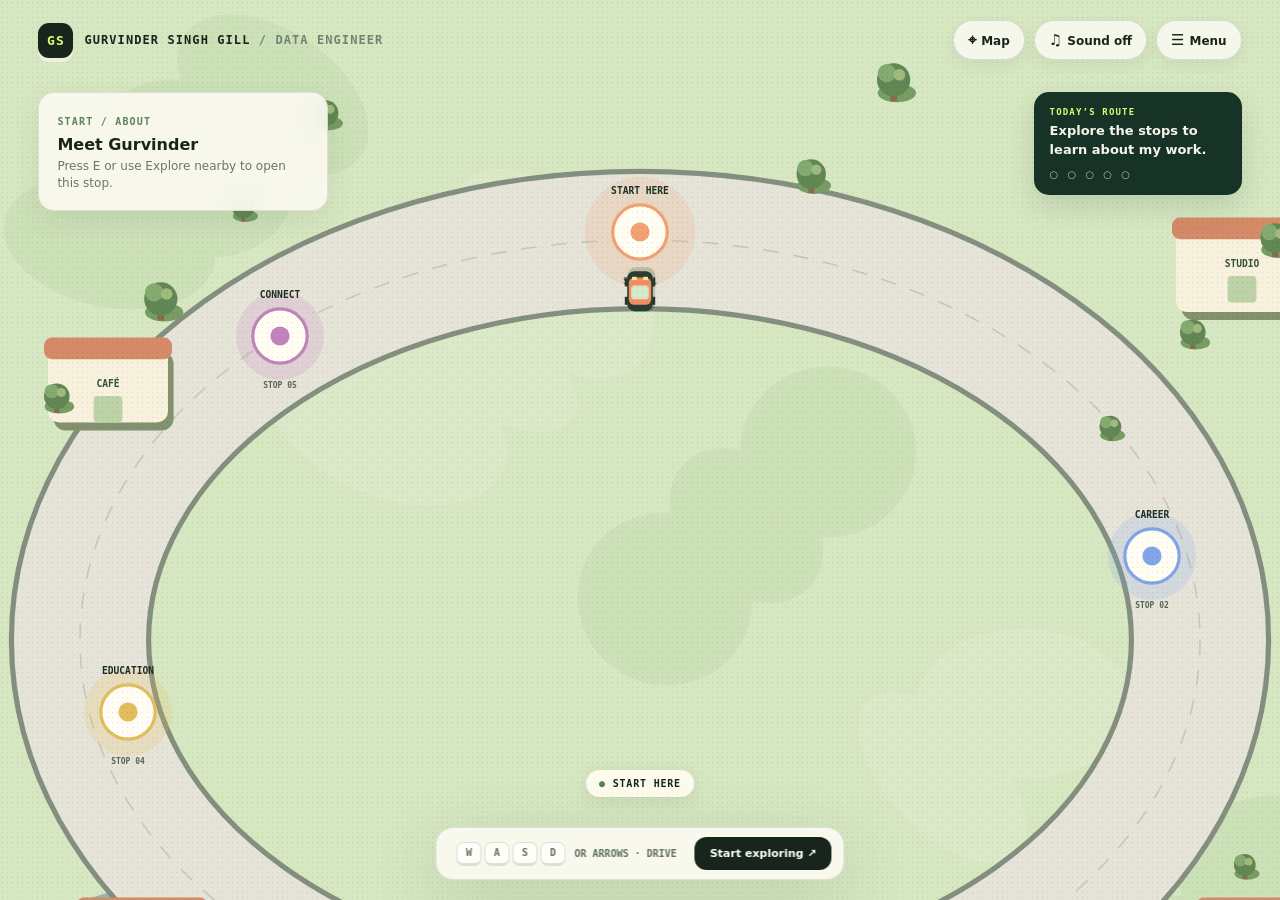
==== index.html @ 9f92df1d "Center the portfolio world on mobile" ====
<!doctype html>
<html lang="en">
<head>
<meta charset="utf-8">
<meta name="viewport" content="width=device-width,initial-scale=1,viewport-fit=cover">
<meta name="theme-color" content="#d8e8c4">
<meta name="description" content="Explore Gurvinder Singh Gill’s data engineering résumé in a small, playable portfolio world.">
<title>Gurvinder Singh Gill — Data Engineer</title>
<style>
:root{color-scheme:light;--ink:#17251c;--muted:#68776a;--green:#d8e8c4;--green2:#c8dcb5;--cream:#f7f4ea;--white:#fffdf7;--lime:#d9ff73;--orange:#f38d62;--blue:#6e9de8;--line:#20332920;--shadow:0 20px 70px #21382725;--mono:ui-monospace,SFMono-Regular,Consolas,monospace;--sans:Inter,ui-sans-serif,system-ui,-apple-system,"Segoe UI",sans-serif}*{box-sizing:border-box}html,body{height:100%;margin:0}body{overflow:hidden;background:#d8e8c4;color:var(--ink);font-family:var(--sans)}button,a{font:inherit}button{color:inherit}a{color:inherit}button:focus-visible,a:focus-visible{outline:3px solid #397d55;outline-offset:3px}#world{position:fixed;inset:0;width:100%;height:100%;display:block;touch-action:none}.grain{position:fixed;inset:0;pointer-events:none;opacity:.16;background-image:radial-gradient(#445640 0.6px,transparent .7px);background-size:5px 5px;mix-blend-mode:multiply}.topbar{position:fixed;z-index:5;inset:0 0 auto;display:flex;align-items:center;justify-content:space-between;padding:20px clamp(16px,3vw,42px);pointer-events:none}.brand,.top-actions>*{pointer-events:auto}.brand{display:flex;align-items:center;gap:11px;font:800 12px var(--mono);letter-spacing:.09em;text-transform:uppercase;text-decoration:none}.brand-mark{width:35px;height:35px;display:grid;place-items:center;background:var(--ink);color:var(--lime);border-radius:11px;box-shadow:0 4px 0 #ffffff7a;font-size:13px}.top-actions{display:flex;gap:9px}.icon-btn,.top-link{border:1px solid #26392b24;border-radius:999px;background:#fbfaf2db;backdrop-filter:blur(9px);box-shadow:0 5px 15px #203b2512;padding:10px 14px;font-weight:800;font-size:12px;cursor:pointer}.icon-btn:hover,.top-link:hover{transform:translateY(-2px);background:white}.icon-btn .glyph{font-size:15px;margin-right:5px}.status{position:fixed;z-index:2;top:92px;left:clamp(16px,3vw,44px);width:min(290px,calc(100vw - 32px));padding:17px 18px;border:1px solid #253b2a20;border-radius:16px;background:#fbfaf0e8;backdrop-filter:blur(10px);box-shadow:0 10px 30px #1f3b2015;pointer-events:none}.status small,.eyebrow{font:800 10px var(--mono);letter-spacing:.12em;text-transform:uppercase;color:#60805a}.status strong{display:block;font-size:16px;margin:6px 0 4px}.status p{font-size:12px;color:var(--muted);line-height:1.45;margin:0}.mission{position:fixed;z-index:2;top:92px;right:clamp(16px,3vw,44px);width:min(208px,34vw);padding:15px 16px;border-radius:15px;background:#173327;color:#f7f4ea;box-shadow:0 12px 28px #203b2526;pointer-events:none}.mission small{display:block;color:var(--lime);font:800 9px var(--mono);letter-spacing:.13em;text-transform:uppercase}.mission strong{display:block;font-size:13px;line-height:1.45;margin-top:5px}.mission .dots{color:#b7d293;font-size:10px;margin-top:9px;letter-spacing:3px}.location-pin{position:fixed;z-index:2;bottom:103px;left:50%;transform:translateX(-50%);border-radius:999px;background:#fffdf0e8;padding:8px 13px;font:700 10px var(--mono);letter-spacing:.08em;box-shadow:0 4px 18px #203b2517;pointer-events:none;white-space:nowrap}.location-pin b{color:#52845a}.dock{position:fixed;z-index:4;left:50%;bottom:20px;transform:translateX(-50%);display:flex;align-items:center;gap:10px;padding:9px 12px;border:1px solid #26392b20;border-radius:18px;background:#fbfaf0eb;backdrop-filter:blur(10px);box-shadow:var(--shadow)}.drive-hint{font:700 10px var(--mono);color:#617165;padding:0 8px;white-space:nowrap}.key{display:inline-grid;place-items:center;min-width:25px;height:24px;border:1px solid #213b2b27;border-bottom-width:3px;border-radius:7px;background:#fffef9;font:800 10px var(--mono);margin-right:3px}.dock button{border:0;background:var(--ink);color:white;border-radius:12px;padding:10px 15px;font-size:11px;font-weight:850;cursor:pointer;white-space:nowrap}.dock button:hover{background:#34593e}.touchpad{position:fixed;z-index:4;left:18px;bottom:20px;display:none;grid-template:repeat(2,42px)/repeat(3,42px);gap:5px}.touchpad button{border:1px solid #24392b30;border-radius:12px;background:#fffdf0e8;box-shadow:0 4px 12px #203b2515;font-weight:900;font-size:17px;touch-action:none}.touchpad [data-key=up]{grid-area:1/2}.touchpad [data-key=left]{grid-area:2/1}.touchpad [data-key=down]{grid-area:2/2}.touchpad [data-key=right]{grid-area:2/3}.touchpad button:active{background:var(--lime)}.panel-wrap{position:fixed;z-index:10;inset:0;display:grid;place-items:center;padding:clamp(12px,4vw,44px);background:#182c2380;backdrop-filter:blur(5px);opacity:0;visibility:hidden;transition:opacity .2s,visibility .2s}.panel-wrap.open{opacity:1;visibility:visible}.panel{position:relative;width:min(840px,100%);max-height:min(84vh,780px);overflow:auto;background:var(--cream);border-radius:24px;box-shadow:0 30px 100px #0c1a10aa;padding:clamp(23px,4vw,42px);transform:translateY(14px) scale(.99);transition:transform .25s}.panel-wrap.open .panel{transform:none}.panel-close{position:absolute;right:17px;top:17px;border:0;border-radius:50%;width:38px;height:38px;background:#e8e9dc;font-size:22px;cursor:pointer}.panel h2{font-size:clamp(32px,5vw,55px);line-height:.95;letter-spacing:-.055em;margin:5px 45px 13px 0}.panel-intro{max-width:600px;color:#657267;line-height:1.6;font-size:14px;margin:0 0 24px}.eyebrow{margin:0 0 11px}.intro-tags,.tags{display:flex;gap:7px;flex-wrap:wrap}.chip{font:700 10px var(--mono);border:1px solid #20332920;background:#ffffff80;padding:7px 10px;border-radius:999px}.grid2{display:grid;grid-template-columns:repeat(2,minmax(0,1fr));gap:12px}.card{border:1px solid #25392b20;background:#fffdf5;border-radius:16px;padding:17px}.card h3{font-size:16px;margin:0 0 4px}.card .meta{font:800 10px var(--mono);letter-spacing:.08em;color:#6f8c5b;text-transform:uppercase}.card p,.card li{font-size:13px;line-height:1.6;color:#59685e}.card p{margin:9px 0 0}.card ul{padding-left:18px;margin:9px 0 0}.card li+li{margin-top:6px}.full{grid-column:1/-1}.skill-groups{display:grid;gap:12px}.skill-groups .card{display:grid;grid-template-columns:150px 1fr;align-items:start;gap:10px}.skill-groups h3{font-size:13px}.skill-tag{font:700 11px var(--mono);padding:7px 9px;border-radius:8px;background:#eaf0df;color:#31543d}.strengths{display:grid;gap:12px}.strength{display:flex;gap:15px;align-items:flex-start}.strength b{min-width:160px;color:#365942}.strength p{margin:0;color:#59685e;font-size:13px;line-height:1.55}.contact-grid{display:grid;grid-template-columns:repeat(2,1fr);gap:10px}.contact-card{display:block;text-decoration:none;padding:16px;border:1px solid #20332920;background:#fffdf5;border-radius:14px}.contact-card small{display:block;font:800 9px var(--mono);color:#6f8c5b;letter-spacing:.12em;text-transform:uppercase;margin-bottom:8px}.contact-card strong{font-size:14px;overflow-wrap:anywhere}.menu-grid{display:grid;grid-template-columns:repeat(2,1fr);gap:10px}.menu-item{display:flex;justify-content:space-between;align-items:center;text-align:left;border:1px solid #20332922;background:#fffdf6;border-radius:14px;padding:15px;cursor:pointer;font-weight:850}.menu-item:hover{background:#e7efd9}.menu-item span:last-child{color:#77906c}.map-box{height:min(55vh,420px);min-height:250px;position:relative;border-radius:17px;overflow:hidden;background:#cae0bb;border:1px solid #2033291c}.map-box canvas{width:100%;height:100%;display:block}.map-note{font-size:11px;color:#657267;margin-top:10px}.toast{position:fixed;z-index:20;left:50%;top:84px;transform:translate(-50%,-8px);background:var(--ink);color:#fff;padding:10px 14px;border-radius:999px;font:700 11px var(--mono);opacity:0;transition:.2s;pointer-events:none}.toast.show{opacity:1;transform:translate(-50%,0)}.sr-only{position:absolute;width:1px;height:1px;padding:0;margin:-1px;overflow:hidden;clip:rect(0,0,0,0);white-space:nowrap;border:0}.noscript{position:fixed;inset:auto 15px 15px;background:white;padding:10px;border-radius:8px;z-index:100}@media(max-width:760px){.topbar{padding-top:max(12px,env(safe-area-inset-top));}.brand{font-size:10px}.brand-mark{width:31px;height:31px}.top-actions{gap:5px}.icon-btn{padding:9px 10px;font-size:11px}.icon-btn .glyph{margin:0}.status{top:65px;padding:13px 14px;width:min(245px,62vw)}.status p{font-size:11px}.mission{top:auto;right:12px;bottom:105px;width:150px;padding:11px 12px}.mission strong{font-size:11px}.location-pin{bottom:94px;font-size:9px}.dock{bottom:max(12px,env(safe-area-inset-bottom));gap:4px;padding:7px;border-radius:15px}.drive-hint{font-size:9px;padding:0 4px}.key{min-width:20px;height:20px}.dock button{padding:9px 11px;font-size:10px}.touchpad{display:grid;bottom:max(12px,env(safe-area-inset-bottom));left:12px;grid-template:repeat(2,38px)/repeat(3,38px)}.touchpad button{font-size:15px}.panel-wrap{padding:10px}.panel{max-height:88vh;border-radius:19px}.grid2{grid-template-columns:1fr}.full{grid-column:auto}.skill-groups .card{grid-template-columns:1fr}.strength{display:block}.strength b{display:block;margin-bottom:5px}.contact-grid,.menu-grid{grid-template-columns:1fr 1fr}}@media(max-width:430px){.top-actions .icon-btn{width:38px;height:38px;padding:0}.icon-btn .glyph{margin:0}.icon-btn .label{position:absolute;clip:rect(0,0,0,0)}.brand{gap:7px;letter-spacing:.03em}.status{top:59px}.mission{bottom:149px}.location-pin{bottom:138px}.dock{left:auto;right:10px;transform:none;bottom:12px}.drive-hint{display:none}.touchpad{bottom:12px}.contact-grid{grid-template-columns:1fr}.menu-grid{grid-template-columns:1fr 1fr}.panel h2{font-size:34px}}@media(prefers-reduced-motion:reduce){*,*::before,*::after{scroll-behavior:auto!important;transition:none!important}}
</style>
</head>
<body>
<canvas id="world" aria-label="A small illustrated driving world. Use arrow keys or WASD to explore career locations."></canvas><div class="grain" aria-hidden="true"></div>
<header class="topbar"><a class="brand" href="#" aria-label="Gurvinder Singh Gill home"><span class="brand-mark">GS</span><span>Gurvinder Singh Gill <span style="color:#718470">/ data engineer</span></span></a><div class="top-actions"><button class="icon-btn" id="mapButton" aria-label="Open map"><span class="glyph" aria-hidden="true">⌖</span><span class="label">Map</span></button><button class="icon-btn" id="soundButton" aria-label="Toggle sound"><span class="glyph" aria-hidden="true">♫</span><span class="label">Sound off</span></button><button class="icon-btn" id="menuButton" aria-label="Open menu"><span class="glyph" aria-hidden="true">☰</span><span class="label">Menu</span></button></div></header>
<aside class="status" aria-live="polite"><small id="statusEyebrow">Your next stop</small><strong id="statusTitle">Drive over to say hello</strong><p id="statusText">Take a little drive. The stops around the track open my résumé.</p></aside>
<aside class="mission"><small>Today’s route</small><strong>Explore the stops to learn about my work.</strong><div class="dots" id="missionDots">○ ○ ○ ○ ○</div></aside>
<div class="location-pin"><b>●</b> <span id="locationText">PORTFOLIO PARK</span></div>
<div class="dock"><div class="drive-hint"><span class="key">W</span><span class="key">A</span><span class="key">S</span><span class="key">D</span> OR ARROWS · DRIVE</div><button id="interactButton">Explore nearby ↗</button></div>
<div class="touchpad" aria-label="Driving controls"><button data-key="up" aria-label="Drive forward">↑</button><button data-key="left" aria-label="Steer left">←</button><button data-key="down" aria-label="Drive backward">↓</button><button data-key="right" aria-label="Steer right">→</button></div>
<div class="panel-wrap" id="panelWrap" role="dialog" aria-modal="true" aria-labelledby="panelTitle"><section class="panel"><button class="panel-close" id="closePanel" aria-label="Close panel">×</button><div id="panelContent"></div></section></div>
<div class="toast" id="toast" role="status" aria-live="polite"></div><div class="sr-only" id="liveText" aria-live="polite"></div>
<noscript><div class="noscript">This portfolio needs JavaScript to run. Your résumé PDF is available in the repository.</div></noscript>
<script>
(()=>{'use strict';
const canvas=document.getElementById('world'),ctx=canvas.getContext('2d',{alpha:false}),wrap=document.getElementById('panelWrap'),content=document.getElementById('panelContent'),keys=new Set(),visited=new Set(),W=2200,H=1600;
const zones=[
 {id:'intro',name:'Start / About',x:1100,y:290,color:'#f1a172',label:'START HERE',hint:'Meet Gurvinder',title:'Hey, I’m Gurvinder.',eyebrow:'Data Engineer · Bengaluru, India',text:'I build data-intensive applications and solve architectural and scalability challenges. My work has spanned healthcare, e-commerce, manufacturing and financial data.',tags:['4+ years in data','Tiger Analytics','Bengaluru, IN'],kind:'intro'},
 {id:'experience',name:'Career / Experience',x:1740,y:695,color:'#82a5e7',label:'CAREER',hint:'Career missions',title:'Work that moves data forward.',eyebrow:'Career · Bengaluru, India',kind:'experience'},
 {id:'skills',name:'Skills / Toolkit',x:1120,y:1280,color:'#84b97a',label:'TOOLKIT',hint:'The tools I use',title:'A practical data toolkit.',eyebrow:'Skills · From the résumé',kind:'skills'},
 {id:'education',name:'Education / Strengths',x:460,y:890,color:'#e3bd5c',label:'EDUCATION',hint:'How I learn and work',title:'Good systems need good teams.',eyebrow:'Education & strengths',kind:'education'},
 {id:'contact',name:'Contact / Connect',x:650,y:420,color:'#c283bd',label:'CONNECT',hint:'Get in touch',title:'Let’s build something useful.',eyebrow:'Contact · Open to a conversation',kind:'contact'}
];
const player={x:1100,y:365,a:-Math.PI/2,v:0};let activeZone=null,started=false,sound=false,frame=0,cam={x:0,y:0},dpr=1,last=0,lastDraw=0,toastTimer=0,audioCtx=null,engineOsc=null,engineGain=null;
function fit(){dpr=Math.min(devicePixelRatio||1,1.7);canvas.width=Math.round(innerWidth*dpr);canvas.height=Math.round(innerHeight*dpr);canvas.style.width=innerWidth+'px';canvas.style.height=innerHeight+'px'}addEventListener('resize',fit);fit();
function roundedRect(c,x,y,w,h,r){c.beginPath();c.roundRect(x,y,w,h,r)}
function drawTree(x,y,s=1){ctx.fillStyle='#779d63';ctx.beginPath();ctx.ellipse(x+4*s,y+9*s,23*s,11*s,0,0,Math.PI*2);ctx.fill();ctx.fillStyle='#896b4f';ctx.fillRect(x-4*s,y-1*s,8*s,20*s);ctx.fillStyle='#608754';ctx.beginPath();ctx.arc(x,y-7*s,20*s,0,Math.PI*2);ctx.fill();ctx.fillStyle='#84aa70';ctx.beginPath();ctx.arc(x-8*s,y-15*s,11*s,0,Math.PI*2);ctx.fill();ctx.fillStyle='#a0bb7c';ctx.beginPath();ctx.arc(x+7*s,y-13*s,7*s,0,Math.PI*2);ctx.fill()}
function drawWorld(){ctx.setTransform(dpr,0,0,dpr,0,0);const vw=innerWidth,vh=innerHeight;ctx.fillStyle='#d7e7c2';ctx.fillRect(0,0,vw,vh);const mobile=vw<760,scale=Math.min(vw/(mobile?1050:1550),vh/(mobile?700:980),mobile?.75:.8);cam.x=player.x-vw/(2*scale);cam.y=player.y-vh/(2*scale);const viewW=vw/scale,viewH=vh/scale;cam.x=viewW>=W?(W-viewW)/2:Math.max(0,Math.min(W-viewW,cam.x));cam.y=viewH>=H?(H-viewH)/2:Math.max(0,Math.min(H-viewH,cam.y));ctx.setTransform(dpr*scale,0,0,dpr*scale,-cam.x*dpr*scale,-cam.y*dpr*scale);
ctx.fillStyle='#d7e7c2';ctx.fillRect(0,0,W,H);
// Park patches and winding paths
for(let i=0;i<16;i++){const x=90+(i*347)%1980,y=80+(i*223)%1430;ctx.fillStyle=i%2?'#cde1b8':'#dce9c9';ctx.beginPath();ctx.ellipse(x,y,110+(i%3)*24,68+(i%4)*13,(i%5)*.2,0,Math.PI*2);ctx.fill()}
// Pond
ctx.fillStyle='#91b9b0';ctx.beginPath();ctx.ellipse(480,1200,180,92,-.18,0,Math.PI*2);ctx.fill();ctx.strokeStyle='#f7f4ea88';ctx.lineWidth=5;ctx.beginPath();ctx.ellipse(480,1200,145,65,-.18,0,Math.PI*2);ctx.stroke();
// Road loop with center stripe
ctx.lineCap='round';ctx.lineJoin='round';ctx.beginPath();ctx.ellipse(1100,800,700,500,0,0,Math.PI*2);ctx.strokeStyle='#84907f';ctx.lineWidth=178;ctx.stroke();ctx.beginPath();ctx.ellipse(1100,800,700,500,0,0,Math.PI*2);ctx.strokeStyle='#e6e4d8';ctx.lineWidth=165;ctx.stroke();ctx.beginPath();ctx.ellipse(1100,800,700,500,0,0,Math.PI*2);ctx.strokeStyle='#c8c7b8';ctx.lineWidth=2;ctx.setLineDash([18,20]);ctx.stroke();ctx.setLineDash([]);
// Plaza and tiny buildings
const buildings=[[360,430,150,98,'CAFÉ'],[1770,280,165,110,'STUDIO'],[1800,1130,155,110,'WORKSHOP'],[400,1130,155,100,'LIBRARY']];for(const [x,y,w,h,label] of buildings){ctx.fillStyle='#82916e';roundedRect(ctx,x+7,y+10,w,h,15);ctx.fill();ctx.fillStyle='#f7f1dd';roundedRect(ctx,x,y,w,h,14);ctx.fill();ctx.fillStyle='#d58b68';roundedRect(ctx,x-5,y-8,w+10,27,10);ctx.fill();ctx.fillStyle='#37503a';ctx.font='800 12px ui-monospace,monospace';ctx.textAlign='center';ctx.fillText(label,x+w/2,y+54);ctx.fillStyle='#bdd2a7';roundedRect(ctx,x+w/2-18,y+65,36,33,5);ctx.fill()}
// Trees in planted groups
for(let i=0;i<37;i++){let x=100+(i*271)%2000,y=70+(i*431)%1450;if(Math.hypot((x-1100)/700,(y-800)/500)>.99)drawTree(x,y,.68+(i%4)*.12)}
// Career stops
zones.forEach((z,i)=>{const nearby=activeZone?.id===z.id;ctx.fillStyle=z.color+'33';ctx.beginPath();ctx.arc(z.x,z.y,nearby?69:55,0,Math.PI*2);ctx.fill();ctx.fillStyle='#fffdf4';ctx.beginPath();ctx.arc(z.x,z.y,34,0,Math.PI*2);ctx.fill();ctx.strokeStyle=z.color;ctx.lineWidth=4;ctx.stroke();ctx.fillStyle=z.color;ctx.beginPath();ctx.arc(z.x,z.y,12,0,Math.PI*2);ctx.fill();ctx.fillStyle='#1d3024';ctx.font='900 12px ui-monospace,monospace';ctx.textAlign='center';ctx.fillText(z.label,z.x,z.y-47);ctx.font='700 10px ui-monospace,monospace';ctx.fillStyle='#566552';ctx.fillText(visited.has(z.id)?'✓ EXPLORED':'STOP 0'+(i+1),z.x,z.y+65)});
// The little car
ctx.save();ctx.translate(player.x,player.y);ctx.rotate(player.a);ctx.fillStyle='#263b2b35';roundedRect(ctx,-25,-15,56,34,10);ctx.fill();ctx.fillStyle='#293d31';roundedRect(ctx,-24,-16,50,32,9);ctx.fill();ctx.fillStyle='#f38d62';roundedRect(ctx,-16,-14,34,28,7);ctx.fill();ctx.fillStyle='#d6e9c8';roundedRect(ctx,-9,-11,17,22,4);ctx.fill();ctx.fillStyle='#ffe5a1';ctx.fillRect(15,-10,4,6);ctx.fillRect(15,4,4,6);ctx.fillStyle='#28382c';ctx.fillRect(-16,-19,10,4);ctx.fillRect(7,-19,10,4);ctx.fillRect(-16,15,10,4);ctx.fillRect(7,15,10,4);ctx.restore();
}
function nearest(){let best=null,dist=1e9;for(const z of zones){const d=Math.hypot(player.x-z.x,player.y-z.y);if(d<dist){best=z;dist=d}}return dist<150?best:null}
function updateStatus(){const n=nearest();if(n?.id!==activeZone?.id){activeZone=n;if(n){document.getElementById('statusEyebrow').textContent=n.name;document.getElementById('statusTitle').textContent=n.hint;document.getElementById('statusText').textContent='Press E or use Explore nearby to open this stop.';document.getElementById('locationText').textContent=n.label;document.getElementById('liveText').textContent='You are near '+n.name+'. Press E to explore.'}else{document.getElementById('statusEyebrow').textContent='Your next stop';document.getElementById('statusTitle').textContent='Keep exploring';document.getElementById('statusText').textContent='Follow the path and drive toward a marked career stop.';document.getElementById('locationText').textContent='PORTFOLIO PARK'}}document.getElementById('missionDots').textContent=zones.map(z=>visited.has(z.id)?'●':'○').join(' ')}
function loop(t){const dt=Math.min((t-last)/1000||.016,.04);last=t;if(!wrap.classList.contains('open')){const up=keys.has('ArrowUp')||keys.has('w'),down=keys.has('ArrowDown')||keys.has('s'),left=keys.has('ArrowLeft')||keys.has('a'),right=keys.has('ArrowRight')||keys.has('d');if(up)player.v=Math.min(290,player.v+270*dt);else if(down)player.v=Math.max(-120,player.v-300*dt);else player.v*=Math.pow(.12,dt);if(Math.abs(player.v)>3){if(left)player.a-=2.3*dt*Math.sign(player.v);if(right)player.a+=2.3*dt*Math.sign(player.v);player.x+=Math.cos(player.a)*player.v*dt;player.y+=Math.sin(player.a)*player.v*dt;player.x=Math.max(40,Math.min(W-40,player.x));player.y=Math.max(40,Math.min(H-40,player.y));started=true}updateStatus()}if(audioCtx&&engineOsc&&engineGain){engineOsc.frequency.setTargetAtTime(58+Math.abs(player.v)*.65,audioCtx.currentTime,.08);engineGain.gain.setTargetAtTime(sound?(Math.abs(player.v)>3?.012:.002):0,audioCtx.currentTime,.1)}if(t-lastDraw>33){drawWorld();lastDraw=t}frame=requestAnimationFrame(loop)}frame=requestAnimationFrame(loop);
const intro=()=>`<p class="eyebrow">${zones[0].eyebrow}</p><h2 id="panelTitle">${zones[0].title}</h2><p class="panel-intro">${zones[0].text}</p><div class="intro-tags">${zones[0].tags.map(x=>`<span class="chip">${x}</span>`).join('')}</div><div class="actions" style="margin-top:22px;display:flex;gap:10px;flex-wrap:wrap"><button class="menu-item" data-open="experience">Explore my career <span>↗</span></button><a class="menu-item" href="resume_2023.pdf" download>Download résumé <span>↓</span></a></div>`;
const experience=()=>`<p class="eyebrow">${zones[1].eyebrow}</p><h2 id="panelTitle">${zones[1].title}</h2><p class="panel-intro">Data engineering across analytics consulting, healthcare, e-commerce, construction and financial data.</p><div class="grid2"><article class="card full"><div class="meta">2021 — Present · Bengaluru, IN</div><h3>Data Engineer · Tiger Analytics</h3><p>Advanced Analytics and AI consulting, providing data-driven analytics and decision-making.</p><ul><li>Spearheaded critical workflow migration from Scala to PySpark, reducing code complexity by approximately 40%.</li><li>Helped the LEGO team parallelize model training and deployment with SparkR and Databricks: about 60% better performance and 45% lower compute cost.</li><li>Built ReactiveCore applications to load, categorize, vectorize and match healthcare individual and organization data from several providers using PySpark, SQL Server, AWS S3, HDFS and Airflow.</li></ul></article><article class="card full"><div class="meta">2018 — 2021 · Bengaluru, IN</div><h3>Software Engineer · Fragma Data Systems</h3><p>Big Data Analytics solutions provider helping organizations transform data into insights.</p><ul><li>Developed a near real-time L&amp;T construction-machine tracker with Azure IoT Hub, PySpark, Python and SQL Server. Failure alerts helped raise productivity by about 65%.</li><li>Built a Mashreq data-ingestion framework for transactions across diverse primary data sources using PySpark, Python, Hive and Airflow.</li></ul></article></div>`;
const skills=()=>`<p class="eyebrow">${zones[2].eyebrow}</p><h2 id="panelTitle">${zones[2].title}</h2><p class="panel-intro">Tools and technologies listed in the résumé, grouped for a quick scan.</p><div class="skill-groups">${[['Programming','Python','SQL','Scala'],['Data','ETL Pipelines','Data Analysis','Hive','Spark','MSSQL','Data Modelling','Data Migration','Glue','Redshift','Athena','IoT Hub','Lambda'],['Cloud','AWS','Azure'],['Tools','Bitbucket','GitLab','Jira','Airflow']].map(([group,...items])=>`<article class="card"><h3>${group}</h3><div class="tags">${items.map(x=>`<span class="skill-tag">${x}</span>`).join('')}</div></article>`).join('')}</div>`;
const education=()=>`<p class="eyebrow">${zones[3].eyebrow}</p><h2 id="panelTitle">${zones[3].title}</h2><div class="grid2"><article class="card"><div class="meta">July 2013 — August 2017</div><h3>B.E. Computer Science</h3><p>Technocrats Institute of Technology<br>Bhopal, India</p></article><article class="card"><div class="meta">How I work</div><div class="strengths"><div class="strength"><b>Communication</b><p>I can break complex subjects down for junior colleagues; teammates describe me as patient, understanding and willing to help.</p></div><div class="strength"><b>Creativity</b><p>I put creative effort into finding a solution.</p></div><div class="strength"><b>Results focused</b><p>I make sure the team is moving in the right direction.</p></div></div></article></div>`;
const contact=()=>`<p class="eyebrow">${zones[4].eyebrow}</p><h2 id="panelTitle">${zones[4].title}</h2><p class="panel-intro">For data engineering opportunities, collaboration, or a conversation about dependable data systems.</p><div class="contact-grid"><a class="contact-card" href="mailto:imgurvinder7@gmail.com"><small>Email</small><strong>imgurvinder7@gmail.com</strong></a><a class="contact-card" href="tel:+918251005831"><small>Phone</small><strong>+91 82510 05831</strong></a><div class="contact-card"><small>Location</small><strong>Bengaluru, India</strong></div><a class="contact-card" href="resume_2023.pdf" download><small>Résumé PDF</small><strong>Download résumé ↓</strong></a></div>`;
const render={intro,experience,skills,education,contact};
function openPanel(kind){if(!render[kind])return;const zone=zones.find(z=>z.kind===kind);if(zone)visited.add(zone.id);content.innerHTML=render[kind]();wrap.classList.add('open');document.getElementById('closePanel').focus();content.querySelectorAll('[data-open]').forEach(b=>b.addEventListener('click',()=>openPanel(b.dataset.open)));}
function closePanel(){wrap.classList.remove('open');document.getElementById('interactButton').focus()}
function showToast(s){const el=document.getElementById('toast');el.textContent=s;el.classList.add('show');clearTimeout(toastTimer);toastTimer=setTimeout(()=>el.classList.remove('show'),1800)}
function interact(){if(activeZone){openPanel(activeZone.kind)}else if(!started){openPanel('intro')}else{const z=zones.reduce((a,b)=>Math.hypot(player.x-a.x,player.y-a.y)<Math.hypot(player.x-b.x,player.y-b.y)?a:b);showToast('Nearest stop: '+z.hint+' · drive closer to open it')}}
document.getElementById('interactButton').addEventListener('click',interact);document.getElementById('closePanel').addEventListener('click',closePanel);wrap.addEventListener('click',e=>{if(e.target===wrap)closePanel()});document.getElementById('menuButton').addEventListener('click',()=>openPanel('menu'));document.getElementById('mapButton').addEventListener('click',()=>openPanel('map'));document.querySelector('.brand').addEventListener('click',e=>{e.preventDefault();player.x=1100;player.y=365;player.a=-Math.PI/2;player.v=0;openPanel('intro')});document.getElementById('soundButton').addEventListener('click',()=>{try{if(!audioCtx){audioCtx=new(window.AudioContext||window.webkitAudioContext)();engineOsc=audioCtx.createOscillator();engineGain=audioCtx.createGain();engineOsc.type='triangle';engineOsc.frequency.value=58;engineGain.gain.value=0;engineOsc.connect(engineGain);engineGain.connect(audioCtx.destination);engineOsc.start()}if(audioCtx.state==='suspended')audioCtx.resume();sound=!sound;document.querySelector('#soundButton .label').textContent=sound?'Sound on':'Sound off';document.getElementById('soundButton').setAttribute('aria-label',sound?'Turn sound off':'Turn sound on');showToast(sound?'Engine sound on':'Sound muted')}catch{showToast('Audio is unavailable in this browser')}});
document.addEventListener('keydown',e=>{if(e.key==='Escape'&&wrap.classList.contains('open')){closePanel();return}if((e.key==='e'||e.key==='E')&&!wrap.classList.contains('open')){interact();return}if(e.key==='m'||e.key==='M'){openPanel('map');return}if(wrap.classList.contains('open'))return;if(['ArrowUp','ArrowDown','ArrowLeft','ArrowRight',' '].includes(e.key)){e.preventDefault();keys.add(e.key)}else if(['w','a','s','d','W','A','S','D'].includes(e.key)){keys.add(e.key.toLowerCase())}});document.addEventListener('keyup',e=>keys.delete(e.key.toLowerCase()==='arrowup'?'ArrowUp':e.key.toLowerCase()==='arrowdown'?'ArrowDown':e.key.toLowerCase()==='arrowleft'?'ArrowLeft':e.key.toLowerCase()==='arrowright'?'ArrowRight':e.key.toLowerCase()));addEventListener('blur',()=>keys.clear());
document.querySelectorAll('.touchpad button').forEach(b=>{const k={up:'ArrowUp',down:'ArrowDown',left:'ArrowLeft',right:'ArrowRight'}[b.dataset.key];const start=e=>{e.preventDefault();keys.add(k);b.setPointerCapture?.(e.pointerId)};const end=()=>keys.delete(k);b.addEventListener('pointerdown',start);b.addEventListener('pointerup',end);b.addEventListener('pointercancel',end);b.addEventListener('lostpointercapture',end)});
function mapPanel(){return`<p class="eyebrow">Portfolio Park · map</p><h2 id="panelTitle">Choose a stop.</h2><p class="panel-intro">Pick a marker to drive there and open its section.</p><div class="map-box"><canvas id="mapCanvas" aria-label="Map with five résumé stops"></canvas></div><div class="menu-grid" style="margin-top:12px">${zones.map(z=>`<button class="menu-item" data-zone="${z.id}">${z.hint}<span>↗</span></button>`).join('')}</div><p class="map-note">Move with W A S D or arrow keys. Press E near a marker to explore.</p>`}
function menuPanel(){return`<p class="eyebrow">Gurvinder Singh Gill · Data Engineer</p><h2 id="panelTitle">Pick a destination.</h2><p class="panel-intro">Jump to a résumé stop, or take the scenic route and drive there.</p><div class="menu-grid">${zones.map(z=>`<button class="menu-item" data-zone="${z.id}">${z.name}<span>↗</span></button>`).join('')}</div><div class="actions" style="margin-top:16px"><a class="menu-item" href="resume_2023.pdf" download>Download résumé PDF <span>↓</span></a></div>`}
const originalOpen=openPanel;openPanel=function(kind){if(kind==='map'||kind==='menu'){content.innerHTML=kind==='map'?mapPanel():menuPanel();wrap.classList.add('open');content.querySelectorAll('[data-zone]').forEach(b=>b.addEventListener('click',()=>{const z=zones.find(x=>x.id===b.dataset.zone);player.x=z.x;player.y=z.y-100;player.v=0;activeZone=z;closePanel();setTimeout(()=>openPanel(z.kind),80)}));if(kind==='map')drawMap();document.getElementById('closePanel').focus();return}originalOpen(kind)};
function drawMap(){const c=document.getElementById('mapCanvas');if(!c)return;const r=c.getBoundingClientRect(),ratio=Math.min(devicePixelRatio||1,1.5);c.width=r.width*ratio;c.height=r.height*ratio;const g=c.getContext('2d');g.scale(ratio,ratio);const sx=r.width/W,sy=r.height/H;g.fillStyle='#d7e7c2';g.fillRect(0,0,r.width,r.height);g.fillStyle='#e8e3cf';g.beginPath();g.ellipse(1100*sx,800*sy,700*sx,500*sy,0,0,Math.PI*2);g.lineWidth=70*Math.min(sx,sy);g.strokeStyle='#899180';g.stroke();g.lineWidth=63*Math.min(sx,sy);g.strokeStyle='#f1eee1';g.stroke();zones.forEach(z=>{g.beginPath();g.arc(z.x*sx,z.y*sy,10,0,Math.PI*2);g.fillStyle=z.color;g.fill();g.fillStyle='#25372b';g.font='bold 10px system-ui';g.fillText(z.label,z.x*sx+13,z.y*sy+4)});g.beginPath();g.arc(player.x*sx,player.y*sy,6,0,Math.PI*2);g.fillStyle='#ef7752';g.fill();g.strokeStyle='#fff';g.lineWidth=2;g.stroke()}

// Opening the intro on first click gives keyboard and touch users an explicit start point.
document.getElementById('interactButton').textContent='Start exploring ↗';document.getElementById('interactButton').addEventListener('click',()=>{if(!started&&!activeZone)openPanel('intro')},{once:false});
})();
</script>
</body>
</html>
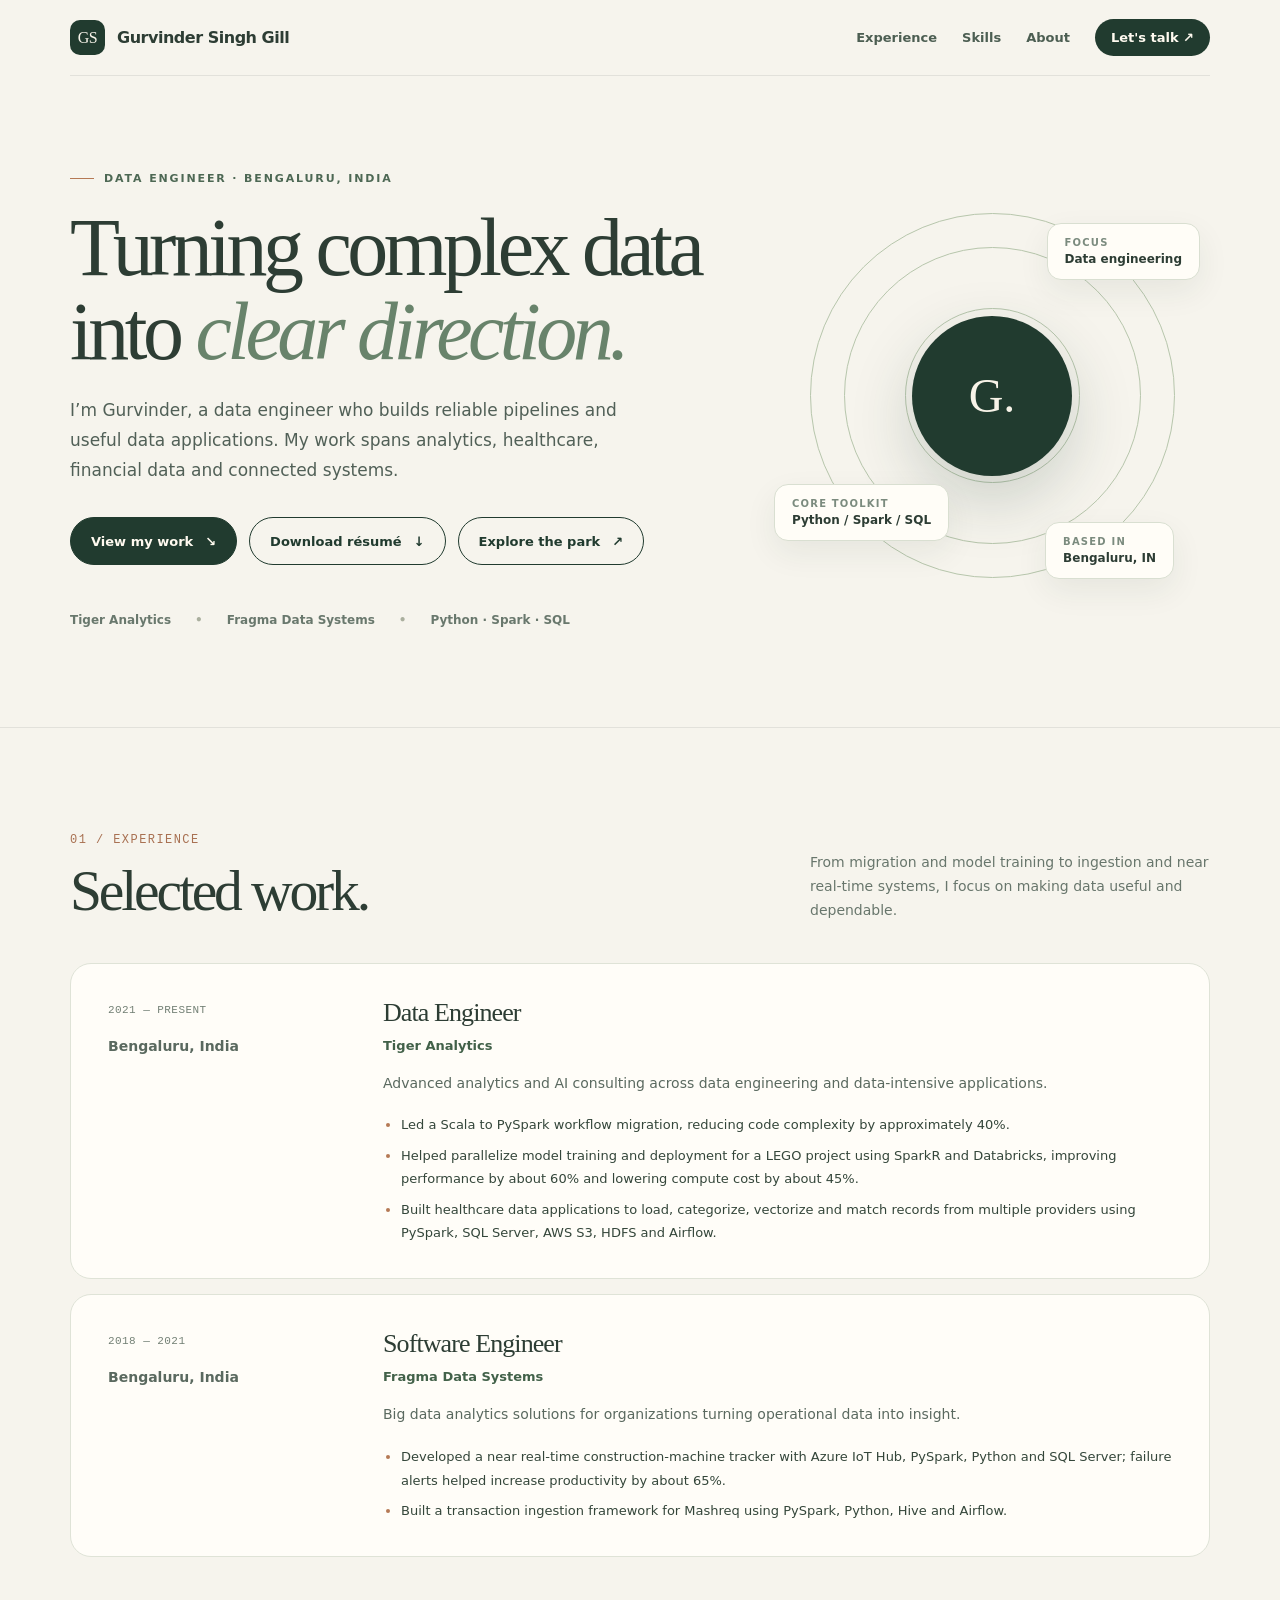
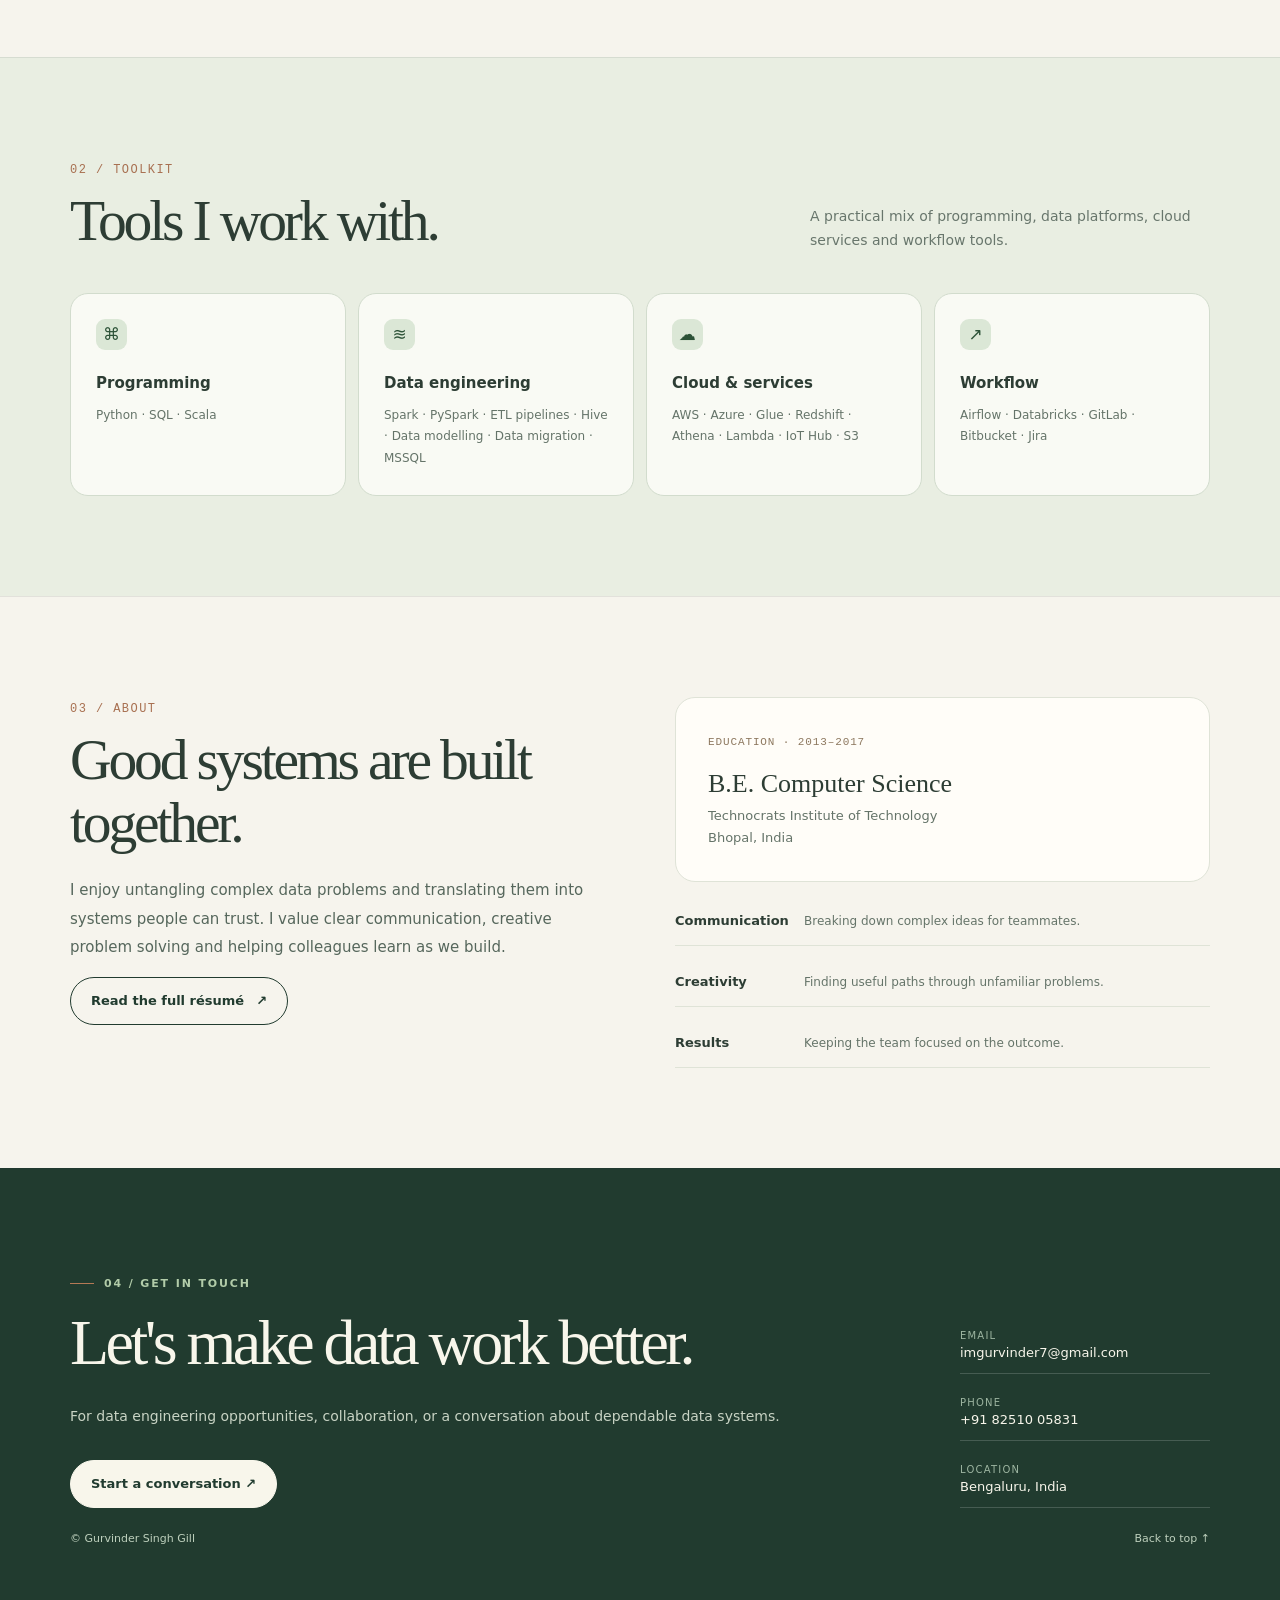
==== commit a9d12c19: "Redesign portfolio for easier browsing" ====
--- a/index.html
+++ b/index.html
@@ -2,80 +2,25 @@
 <html lang="en">
 <head>
 <meta charset="utf-8">
-<meta name="viewport" content="width=device-width,initial-scale=1,viewport-fit=cover">
-<meta name="theme-color" content="#d8e8c4">
-<meta name="description" content="Explore Gurvinder Singh Gill’s data engineering résumé in a small, playable portfolio world.">
+<meta name="viewport" content="width=device-width,initial-scale=1">
+<meta name="theme-color" content="#f6f4ed">
+<meta name="description" content="Gurvinder Singh Gill is a data engineer in Bengaluru building dependable data systems. Explore experience, skills and selected work.">
 <title>Gurvinder Singh Gill — Data Engineer</title>
 <style>
-:root{color-scheme:light;--ink:#17251c;--muted:#68776a;--green:#d8e8c4;--green2:#c8dcb5;--cream:#f7f4ea;--white:#fffdf7;--lime:#d9ff73;--orange:#f38d62;--blue:#6e9de8;--line:#20332920;--shadow:0 20px 70px #21382725;--mono:ui-monospace,SFMono-Regular,Consolas,monospace;--sans:Inter,ui-sans-serif,system-ui,-apple-system,"Segoe UI",sans-serif}*{box-sizing:border-box}html,body{height:100%;margin:0}body{overflow:hidden;background:#d8e8c4;color:var(--ink);font-family:var(--sans)}button,a{font:inherit}button{color:inherit}a{color:inherit}button:focus-visible,a:focus-visible{outline:3px solid #397d55;outline-offset:3px}#world{position:fixed;inset:0;width:100%;height:100%;display:block;touch-action:none}.grain{position:fixed;inset:0;pointer-events:none;opacity:.16;background-image:radial-gradient(#445640 0.6px,transparent .7px);background-size:5px 5px;mix-blend-mode:multiply}.topbar{position:fixed;z-index:5;inset:0 0 auto;display:flex;align-items:center;justify-content:space-between;padding:20px clamp(16px,3vw,42px);pointer-events:none}.brand,.top-actions>*{pointer-events:auto}.brand{display:flex;align-items:center;gap:11px;font:800 12px var(--mono);letter-spacing:.09em;text-transform:uppercase;text-decoration:none}.brand-mark{width:35px;height:35px;display:grid;place-items:center;background:var(--ink);color:var(--lime);border-radius:11px;box-shadow:0 4px 0 #ffffff7a;font-size:13px}.top-actions{display:flex;gap:9px}.icon-btn,.top-link{border:1px solid #26392b24;border-radius:999px;background:#fbfaf2db;backdrop-filter:blur(9px);box-shadow:0 5px 15px #203b2512;padding:10px 14px;font-weight:800;font-size:12px;cursor:pointer}.icon-btn:hover,.top-link:hover{transform:translateY(-2px);background:white}.icon-btn .glyph{font-size:15px;margin-right:5px}.status{position:fixed;z-index:2;top:92px;left:clamp(16px,3vw,44px);width:min(290px,calc(100vw - 32px));padding:17px 18px;border:1px solid #253b2a20;border-radius:16px;background:#fbfaf0e8;backdrop-filter:blur(10px);box-shadow:0 10px 30px #1f3b2015;pointer-events:none}.status small,.eyebrow{font:800 10px var(--mono);letter-spacing:.12em;text-transform:uppercase;color:#60805a}.status strong{display:block;font-size:16px;margin:6px 0 4px}.status p{font-size:12px;color:var(--muted);line-height:1.45;margin:0}.mission{position:fixed;z-index:2;top:92px;right:clamp(16px,3vw,44px);width:min(208px,34vw);padding:15px 16px;border-radius:15px;background:#173327;color:#f7f4ea;box-shadow:0 12px 28px #203b2526;pointer-events:none}.mission small{display:block;color:var(--lime);font:800 9px var(--mono);letter-spacing:.13em;text-transform:uppercase}.mission strong{display:block;font-size:13px;line-height:1.45;margin-top:5px}.mission .dots{color:#b7d293;font-size:10px;margin-top:9px;letter-spacing:3px}.location-pin{position:fixed;z-index:2;bottom:103px;left:50%;transform:translateX(-50%);border-radius:999px;background:#fffdf0e8;padding:8px 13px;font:700 10px var(--mono);letter-spacing:.08em;box-shadow:0 4px 18px #203b2517;pointer-events:none;white-space:nowrap}.location-pin b{color:#52845a}.dock{position:fixed;z-index:4;left:50%;bottom:20px;transform:translateX(-50%);display:flex;align-items:center;gap:10px;padding:9px 12px;border:1px solid #26392b20;border-radius:18px;background:#fbfaf0eb;backdrop-filter:blur(10px);box-shadow:var(--shadow)}.drive-hint{font:700 10px var(--mono);color:#617165;padding:0 8px;white-space:nowrap}.key{display:inline-grid;place-items:center;min-width:25px;height:24px;border:1px solid #213b2b27;border-bottom-width:3px;border-radius:7px;background:#fffef9;font:800 10px var(--mono);margin-right:3px}.dock button{border:0;background:var(--ink);color:white;border-radius:12px;padding:10px 15px;font-size:11px;font-weight:850;cursor:pointer;white-space:nowrap}.dock button:hover{background:#34593e}.touchpad{position:fixed;z-index:4;left:18px;bottom:20px;display:none;grid-template:repeat(2,42px)/repeat(3,42px);gap:5px}.touchpad button{border:1px solid #24392b30;border-radius:12px;background:#fffdf0e8;box-shadow:0 4px 12px #203b2515;font-weight:900;font-size:17px;touch-action:none}.touchpad [data-key=up]{grid-area:1/2}.touchpad [data-key=left]{grid-area:2/1}.touchpad [data-key=down]{grid-area:2/2}.touchpad [data-key=right]{grid-area:2/3}.touchpad button:active{background:var(--lime)}.panel-wrap{position:fixed;z-index:10;inset:0;display:grid;place-items:center;padding:clamp(12px,4vw,44px);background:#182c2380;backdrop-filter:blur(5px);opacity:0;visibility:hidden;transition:opacity .2s,visibility .2s}.panel-wrap.open{opacity:1;visibility:visible}.panel{position:relative;width:min(840px,100%);max-height:min(84vh,780px);overflow:auto;background:var(--cream);border-radius:24px;box-shadow:0 30px 100px #0c1a10aa;padding:clamp(23px,4vw,42px);transform:translateY(14px) scale(.99);transition:transform .25s}.panel-wrap.open .panel{transform:none}.panel-close{position:absolute;right:17px;top:17px;border:0;border-radius:50%;width:38px;height:38px;background:#e8e9dc;font-size:22px;cursor:pointer}.panel h2{font-size:clamp(32px,5vw,55px);line-height:.95;letter-spacing:-.055em;margin:5px 45px 13px 0}.panel-intro{max-width:600px;color:#657267;line-height:1.6;font-size:14px;margin:0 0 24px}.eyebrow{margin:0 0 11px}.intro-tags,.tags{display:flex;gap:7px;flex-wrap:wrap}.chip{font:700 10px var(--mono);border:1px solid #20332920;background:#ffffff80;padding:7px 10px;border-radius:999px}.grid2{display:grid;grid-template-columns:repeat(2,minmax(0,1fr));gap:12px}.card{border:1px solid #25392b20;background:#fffdf5;border-radius:16px;padding:17px}.card h3{font-size:16px;margin:0 0 4px}.card .meta{font:800 10px var(--mono);letter-spacing:.08em;color:#6f8c5b;text-transform:uppercase}.card p,.card li{font-size:13px;line-height:1.6;color:#59685e}.card p{margin:9px 0 0}.card ul{padding-left:18px;margin:9px 0 0}.card li+li{margin-top:6px}.full{grid-column:1/-1}.skill-groups{display:grid;gap:12px}.skill-groups .card{display:grid;grid-template-columns:150px 1fr;align-items:start;gap:10px}.skill-groups h3{font-size:13px}.skill-tag{font:700 11px var(--mono);padding:7px 9px;border-radius:8px;background:#eaf0df;color:#31543d}.strengths{display:grid;gap:12px}.strength{display:flex;gap:15px;align-items:flex-start}.strength b{min-width:160px;color:#365942}.strength p{margin:0;color:#59685e;font-size:13px;line-height:1.55}.contact-grid{display:grid;grid-template-columns:repeat(2,1fr);gap:10px}.contact-card{display:block;text-decoration:none;padding:16px;border:1px solid #20332920;background:#fffdf5;border-radius:14px}.contact-card small{display:block;font:800 9px var(--mono);color:#6f8c5b;letter-spacing:.12em;text-transform:uppercase;margin-bottom:8px}.contact-card strong{font-size:14px;overflow-wrap:anywhere}.menu-grid{display:grid;grid-template-columns:repeat(2,1fr);gap:10px}.menu-item{display:flex;justify-content:space-between;align-items:center;text-align:left;border:1px solid #20332922;background:#fffdf6;border-radius:14px;padding:15px;cursor:pointer;font-weight:850}.menu-item:hover{background:#e7efd9}.menu-item span:last-child{color:#77906c}.map-box{height:min(55vh,420px);min-height:250px;position:relative;border-radius:17px;overflow:hidden;background:#cae0bb;border:1px solid #2033291c}.map-box canvas{width:100%;height:100%;display:block}.map-note{font-size:11px;color:#657267;margin-top:10px}.toast{position:fixed;z-index:20;left:50%;top:84px;transform:translate(-50%,-8px);background:var(--ink);color:#fff;padding:10px 14px;border-radius:999px;font:700 11px var(--mono);opacity:0;transition:.2s;pointer-events:none}.toast.show{opacity:1;transform:translate(-50%,0)}.sr-only{position:absolute;width:1px;height:1px;padding:0;margin:-1px;overflow:hidden;clip:rect(0,0,0,0);white-space:nowrap;border:0}.noscript{position:fixed;inset:auto 15px 15px;background:white;padding:10px;border-radius:8px;z-index:100}@media(max-width:760px){.topbar{padding-top:max(12px,env(safe-area-inset-top));}.brand{font-size:10px}.brand-mark{width:31px;height:31px}.top-actions{gap:5px}.icon-btn{padding:9px 10px;font-size:11px}.icon-btn .glyph{margin:0}.status{top:65px;padding:13px 14px;width:min(245px,62vw)}.status p{font-size:11px}.mission{top:auto;right:12px;bottom:105px;width:150px;padding:11px 12px}.mission strong{font-size:11px}.location-pin{bottom:94px;font-size:9px}.dock{bottom:max(12px,env(safe-area-inset-bottom));gap:4px;padding:7px;border-radius:15px}.drive-hint{font-size:9px;padding:0 4px}.key{min-width:20px;height:20px}.dock button{padding:9px 11px;font-size:10px}.touchpad{display:grid;bottom:max(12px,env(safe-area-inset-bottom));left:12px;grid-template:repeat(2,38px)/repeat(3,38px)}.touchpad button{font-size:15px}.panel-wrap{padding:10px}.panel{max-height:88vh;border-radius:19px}.grid2{grid-template-columns:1fr}.full{grid-column:auto}.skill-groups .card{grid-template-columns:1fr}.strength{display:block}.strength b{display:block;margin-bottom:5px}.contact-grid,.menu-grid{grid-template-columns:1fr 1fr}}@media(max-width:430px){.top-actions .icon-btn{width:38px;height:38px;padding:0}.icon-btn .glyph{margin:0}.icon-btn .label{position:absolute;clip:rect(0,0,0,0)}.brand{gap:7px;letter-spacing:.03em}.status{top:59px}.mission{bottom:149px}.location-pin{bottom:138px}.dock{left:auto;right:10px;transform:none;bottom:12px}.drive-hint{display:none}.touchpad{bottom:12px}.contact-grid{grid-template-columns:1fr}.menu-grid{grid-template-columns:1fr 1fr}.panel h2{font-size:34px}}@media(prefers-reduced-motion:reduce){*,*::before,*::after{scroll-behavior:auto!important;transition:none!important}}
+:root{--ink:#213b2f;--text:#2d3d34;--muted:#627366;--cream:#f6f4ed;--line:#dfe3d7;--accent:#b57955}*{box-sizing:border-box}html{scroll-behavior:smooth}body{margin:0;background:var(--cream);color:var(--text);font-family:Inter,ui-sans-serif,system-ui,-apple-system,"Segoe UI",sans-serif}a{color:inherit;text-decoration:none}a:focus-visible{outline:3px solid var(--accent);outline-offset:4px}.shell{width:min(1140px,calc(100% - 48px));margin:auto}.nav{display:flex;align-items:center;justify-content:space-between;gap:22px;min-height:76px;border-bottom:1px solid #20312a18}.brand{display:flex;align-items:center;gap:12px;font-weight:750;letter-spacing:-.03em;white-space:nowrap}.brand-mark{display:grid;place-items:center;width:35px;height:35px;border-radius:10px;background:var(--ink);color:#f8f4ea;font:16px Georgia,serif}.nav-links{display:flex;align-items:center;gap:25px}.nav-links a{color:#4c5e52;font-size:13px;font-weight:650}.nav-links a:hover{color:var(--accent)}.nav-links .nav-contact{padding:11px 16px;border-radius:100px;background:var(--ink);color:#fffaf0}.nav-links .nav-contact:hover{background:#385d46;color:#fffaf0}.hero{display:grid;grid-template-columns:1.2fr .8fr;align-items:center;gap:50px;min-height:640px;padding:88px 0 100px}.eyeline{display:inline-flex;align-items:center;gap:10px;color:#4d6854;font-size:11px;font-weight:800;letter-spacing:.17em;text-transform:uppercase}.eyeline:before{content:"";width:24px;height:1px;background:var(--accent)}h1,h2{font-family:Georgia,"Times New Roman",serif;font-weight:400;letter-spacing:-.055em}h1{max-width:800px;margin:21px 0 23px;font-size:clamp(56px,6.4vw,94px);line-height:1.02}h1 em{color:#68836b;font-weight:400}.hero-copy{max-width:570px;margin:0;color:#516057;font-size:17px;line-height:1.75}.actions{display:flex;align-items:center;gap:12px;flex-wrap:wrap;margin-top:32px}.button{display:inline-flex;align-items:center;justify-content:center;gap:12px;min-height:48px;padding:13px 20px;border:1px solid var(--ink);border-radius:100px;font-size:13px;font-weight:750;transition:transform .2s,background .2s}.button:hover{transform:translateY(-2px)}.button.primary{background:var(--ink);color:#fffaf0}.button.primary:hover{background:#385d46}.button.secondary{background:transparent;color:var(--ink)}.button.secondary:hover{background:#e6e9db}.hero-art{position:relative;min-height:430px;display:grid;place-items:center}.orbit{position:absolute;width:365px;aspect-ratio:1;border:1px solid #b7c6ac;border-radius:50%}.orbit:before,.orbit:after{content:"";position:absolute;inset:33px;border:1px solid #b7c6ac;border-radius:50%}.orbit:after{inset:94px}.art-core{position:relative;display:grid;place-items:center;width:160px;height:160px;border-radius:50%;background:var(--ink);color:#f7f3e8;font:48px Georgia,serif;box-shadow:0 24px 65px #203b3033}.art-chip{position:absolute;padding:13px 17px;border:1px solid #d9dfd1;border-radius:14px;background:#fffdf7;box-shadow:0 12px 32px #203b3012;font-size:12px;font-weight:750}.art-chip small{display:block;margin-bottom:4px;color:#7b8b7e;font-size:10px;font-weight:700;letter-spacing:.12em;text-transform:uppercase}.art-chip.one{top:42px;right:10px}.art-chip.two{bottom:70px;left:0}.art-chip.three{bottom:32px;right:36px}.hero-foot{display:flex;gap:24px;align-items:center;margin-top:48px;color:#69786d;font-size:12px;font-weight:650}.hero-foot span+span:before{content:"•";margin-right:24px;color:#aaaf9e}.section{padding:100px 0;border-top:1px solid #20312a18;scroll-margin-top:20px}.section-head{display:flex;justify-content:space-between;align-items:end;gap:28px;margin-bottom:40px}.section-num{color:#a87051;font:12px ui-monospace,Consolas,monospace;letter-spacing:.12em}h2{margin:12px 0 0;font-size:clamp(38px,4.5vw,61px);line-height:1.1}.section-head p{max-width:400px;margin:0;color:#68766c;font-size:14px;line-height:1.7}.work-list{display:grid;gap:15px}.work-card{display:grid;grid-template-columns:235px 1fr;gap:40px;padding:34px 37px;border:1px solid var(--line);border-radius:21px;background:#fffdf8}.work-date{color:#738075;font:11px ui-monospace,Consolas,monospace;letter-spacing:.04em;text-transform:uppercase}.work-card h3{margin:0 0 7px;font:400 26px Georgia,serif;letter-spacing:-.035em}.work-company{color:#426149;font-size:13px;font-weight:750}.work-card p{max-width:700px;margin:18px 0;color:#5a695f;font-size:14px;line-height:1.7}.work-card ul{margin:0;padding-left:18px;color:#34463a;font-size:13px;line-height:1.8}.work-card li+li{margin-top:7px}.work-card li::marker{color:var(--accent)}.skills-section{background:#e9eee2}.skills-grid{display:grid;grid-template-columns:repeat(4,1fr);gap:12px}.skill-card{min-height:190px;padding:25px;border:1px solid #d2dccd;border-radius:18px;background:#f9faf4}.skill-icon{display:grid;place-items:center;width:31px;height:31px;margin-bottom:24px;border-radius:9px;background:#dbe7d6;color:#2c5237;font-size:17px}.skill-card h3{margin:0 0 13px;font-size:15px}.skill-card p{margin:0;color:#657469;font-size:12px;line-height:1.8}.about-grid{display:grid;grid-template-columns:1fr 1fr;gap:70px}.about-grid h2{margin-bottom:22px}.about-copy{max-width:520px;color:#56675c;font-size:15px;line-height:1.9}.edu-box{padding:32px;border:1px solid var(--line);border-radius:20px;background:#fffdf8}.edu-box small{color:#8d785f;font:11px ui-monospace,Consolas,monospace;letter-spacing:.08em;text-transform:uppercase}.edu-box h3{margin:20px 0 6px;font:400 26px Georgia,serif}.edu-box p{margin:0;color:#657469;font-size:13px;line-height:1.7}.values{display:grid;gap:12px;margin-top:15px}.value{display:flex;gap:14px;align-items:baseline;padding:15px 0;border-bottom:1px solid var(--line)}.value b{min-width:115px;font-size:13px}.value span{color:#657469;font-size:12px;line-height:1.5}.contact-section{background:var(--ink);color:#f8f6eb}.contact-layout{display:flex;justify-content:space-between;align-items:end;gap:35px}.contact-section .eyeline{color:#b2cca9}.contact-title{max-width:690px;margin:18px 0 28px;font-size:clamp(43px,5vw,70px);line-height:1.08}.contact-section p{color:#c8d3c4;font-size:14px;line-height:1.7}.contact-section .button{background:#f8f6eb;color:var(--ink);border-color:#f8f6eb;margin-top:17px}.contact-methods{display:grid;gap:10px;min-width:250px}.contact-methods a,.contact-methods span{display:block;padding:13px 0;border-bottom:1px solid #ffffff2b;font-size:13px}.contact-methods small{display:block;margin-bottom:4px;color:#9db5a1;font-size:10px;text-transform:uppercase;letter-spacing:.12em}.contact-methods a:hover{text-decoration:underline}.footer{display:flex;justify-content:space-between;gap:15px;padding:24px 0;color:#bed0bd;font-size:11px}
+@media(max-width:900px){.nav-links{gap:14px}.hero{grid-template-columns:1fr .65fr;gap:20px;min-height:570px}.hero-art{transform:scale(.8)}.skills-grid{grid-template-columns:repeat(2,1fr)}.work-card{grid-template-columns:170px 1fr;gap:20px}.about-grid{gap:35px}}
+@media(max-width:700px){.shell{width:min(100% - 36px,540px)}.nav{min-height:68px;flex-wrap:wrap;padding:14px 0;gap:13px}.nav-links{width:100%;overflow-x:auto;gap:17px;padding-bottom:3px;white-space:nowrap}.nav-links .nav-contact{padding:4px 0;background:transparent;color:#4c5e52}.hero{display:block;min-height:auto;padding:70px 0 72px}h1{font-size:clamp(51px,13vw,75px)}.hero-copy{font-size:15px}.hero-art{min-height:280px;transform:scale(.66);transform-origin:center center;margin:-35px 0}.hero-foot{margin-top:5px;gap:10px;flex-wrap:wrap}.hero-foot span+span:before{margin-right:10px}.section{padding:70px 0}.section-head{display:block;margin-bottom:25px}.section-head p{margin-top:14px}.work-card{display:block;padding:26px}.work-card h3{margin-top:15px;font-size:24px}.skills-grid{grid-template-columns:repeat(2,1fr)}.skill-card{min-height:190px;padding:18px}.about-grid{grid-template-columns:1fr;gap:22px}.contact-layout{display:block}.contact-methods{margin-top:34px}.footer{flex-wrap:wrap}}
+@media(max-width:400px){.skills-grid{grid-template-columns:1fr}.hero-art{margin:-50px 0}}
+@media(prefers-reduced-motion:reduce){html{scroll-behavior:auto}.button{transition:none}}
 </style>
 </head>
 <body>
-<canvas id="world" aria-label="A small illustrated driving world. Use arrow keys or WASD to explore career locations."></canvas><div class="grain" aria-hidden="true"></div>
-<header class="topbar"><a class="brand" href="#" aria-label="Gurvinder Singh Gill home"><span class="brand-mark">GS</span><span>Gurvinder Singh Gill <span style="color:#718470">/ data engineer</span></span></a><div class="top-actions"><button class="icon-btn" id="mapButton" aria-label="Open map"><span class="glyph" aria-hidden="true">⌖</span><span class="label">Map</span></button><button class="icon-btn" id="soundButton" aria-label="Toggle sound"><span class="glyph" aria-hidden="true">♫</span><span class="label">Sound off</span></button><button class="icon-btn" id="menuButton" aria-label="Open menu"><span class="glyph" aria-hidden="true">☰</span><span class="label">Menu</span></button></div></header>
-<aside class="status" aria-live="polite"><small id="statusEyebrow">Your next stop</small><strong id="statusTitle">Drive over to say hello</strong><p id="statusText">Take a little drive. The stops around the track open my résumé.</p></aside>
-<aside class="mission"><small>Today’s route</small><strong>Explore the stops to learn about my work.</strong><div class="dots" id="missionDots">○ ○ ○ ○ ○</div></aside>
-<div class="location-pin"><b>●</b> <span id="locationText">PORTFOLIO PARK</span></div>
-<div class="dock"><div class="drive-hint"><span class="key">W</span><span class="key">A</span><span class="key">S</span><span class="key">D</span> OR ARROWS · DRIVE</div><button id="interactButton">Explore nearby ↗</button></div>
-<div class="touchpad" aria-label="Driving controls"><button data-key="up" aria-label="Drive forward">↑</button><button data-key="left" aria-label="Steer left">←</button><button data-key="down" aria-label="Drive backward">↓</button><button data-key="right" aria-label="Steer right">→</button></div>
-<div class="panel-wrap" id="panelWrap" role="dialog" aria-modal="true" aria-labelledby="panelTitle"><section class="panel"><button class="panel-close" id="closePanel" aria-label="Close panel">×</button><div id="panelContent"></div></section></div>
-<div class="toast" id="toast" role="status" aria-live="polite"></div><div class="sr-only" id="liveText" aria-live="polite"></div>
-<noscript><div class="noscript">This portfolio needs JavaScript to run. Your résumé PDF is available in the repository.</div></noscript>
-<script>
-(()=>{'use strict';
-const canvas=document.getElementById('world'),ctx=canvas.getContext('2d',{alpha:false}),wrap=document.getElementById('panelWrap'),content=document.getElementById('panelContent'),keys=new Set(),visited=new Set(),W=2200,H=1600;
-const zones=[
- {id:'intro',name:'Start / About',x:1100,y:290,color:'#f1a172',label:'START HERE',hint:'Meet Gurvinder',title:'Hey, I’m Gurvinder.',eyebrow:'Data Engineer · Bengaluru, India',text:'I build data-intensive applications and solve architectural and scalability challenges. My work has spanned healthcare, e-commerce, manufacturing and financial data.',tags:['4+ years in data','Tiger Analytics','Bengaluru, IN'],kind:'intro'},
- {id:'experience',name:'Career / Experience',x:1740,y:695,color:'#82a5e7',label:'CAREER',hint:'Career missions',title:'Work that moves data forward.',eyebrow:'Career · Bengaluru, India',kind:'experience'},
- {id:'skills',name:'Skills / Toolkit',x:1120,y:1280,color:'#84b97a',label:'TOOLKIT',hint:'The tools I use',title:'A practical data toolkit.',eyebrow:'Skills · From the résumé',kind:'skills'},
- {id:'education',name:'Education / Strengths',x:460,y:890,color:'#e3bd5c',label:'EDUCATION',hint:'How I learn and work',title:'Good systems need good teams.',eyebrow:'Education & strengths',kind:'education'},
- {id:'contact',name:'Contact / Connect',x:650,y:420,color:'#c283bd',label:'CONNECT',hint:'Get in touch',title:'Let’s build something useful.',eyebrow:'Contact · Open to a conversation',kind:'contact'}
-];
-const player={x:1100,y:365,a:-Math.PI/2,v:0};let activeZone=null,started=false,sound=false,frame=0,cam={x:0,y:0},dpr=1,last=0,lastDraw=0,toastTimer=0,audioCtx=null,engineOsc=null,engineGain=null;
-function fit(){dpr=Math.min(devicePixelRatio||1,1.7);canvas.width=Math.round(innerWidth*dpr);canvas.height=Math.round(innerHeight*dpr);canvas.style.width=innerWidth+'px';canvas.style.height=innerHeight+'px'}addEventListener('resize',fit);fit();
-function roundedRect(c,x,y,w,h,r){c.beginPath();c.roundRect(x,y,w,h,r)}
-function drawTree(x,y,s=1){ctx.fillStyle='#779d63';ctx.beginPath();ctx.ellipse(x+4*s,y+9*s,23*s,11*s,0,0,Math.PI*2);ctx.fill();ctx.fillStyle='#896b4f';ctx.fillRect(x-4*s,y-1*s,8*s,20*s);ctx.fillStyle='#608754';ctx.beginPath();ctx.arc(x,y-7*s,20*s,0,Math.PI*2);ctx.fill();ctx.fillStyle='#84aa70';ctx.beginPath();ctx.arc(x-8*s,y-15*s,11*s,0,Math.PI*2);ctx.fill();ctx.fillStyle='#a0bb7c';ctx.beginPath();ctx.arc(x+7*s,y-13*s,7*s,0,Math.PI*2);ctx.fill()}
-function drawWorld(){ctx.setTransform(dpr,0,0,dpr,0,0);const vw=innerWidth,vh=innerHeight;ctx.fillStyle='#d7e7c2';ctx.fillRect(0,0,vw,vh);const mobile=vw<760,scale=Math.min(vw/(mobile?1050:1550),vh/(mobile?700:980),mobile?.75:.8);cam.x=player.x-vw/(2*scale);cam.y=player.y-vh/(2*scale);const viewW=vw/scale,viewH=vh/scale;cam.x=viewW>=W?(W-viewW)/2:Math.max(0,Math.min(W-viewW,cam.x));cam.y=viewH>=H?(H-viewH)/2:Math.max(0,Math.min(H-viewH,cam.y));ctx.setTransform(dpr*scale,0,0,dpr*scale,-cam.x*dpr*scale,-cam.y*dpr*scale);
-ctx.fillStyle='#d7e7c2';ctx.fillRect(0,0,W,H);
-// Park patches and winding paths
-for(let i=0;i<16;i++){const x=90+(i*347)%1980,y=80+(i*223)%1430;ctx.fillStyle=i%2?'#cde1b8':'#dce9c9';ctx.beginPath();ctx.ellipse(x,y,110+(i%3)*24,68+(i%4)*13,(i%5)*.2,0,Math.PI*2);ctx.fill()}
-// Pond
-ctx.fillStyle='#91b9b0';ctx.beginPath();ctx.ellipse(480,1200,180,92,-.18,0,Math.PI*2);ctx.fill();ctx.strokeStyle='#f7f4ea88';ctx.lineWidth=5;ctx.beginPath();ctx.ellipse(480,1200,145,65,-.18,0,Math.PI*2);ctx.stroke();
-// Road loop with center stripe
-ctx.lineCap='round';ctx.lineJoin='round';ctx.beginPath();ctx.ellipse(1100,800,700,500,0,0,Math.PI*2);ctx.strokeStyle='#84907f';ctx.lineWidth=178;ctx.stroke();ctx.beginPath();ctx.ellipse(1100,800,700,500,0,0,Math.PI*2);ctx.strokeStyle='#e6e4d8';ctx.lineWidth=165;ctx.stroke();ctx.beginPath();ctx.ellipse(1100,800,700,500,0,0,Math.PI*2);ctx.strokeStyle='#c8c7b8';ctx.lineWidth=2;ctx.setLineDash([18,20]);ctx.stroke();ctx.setLineDash([]);
-// Plaza and tiny buildings
-const buildings=[[360,430,150,98,'CAFÉ'],[1770,280,165,110,'STUDIO'],[1800,1130,155,110,'WORKSHOP'],[400,1130,155,100,'LIBRARY']];for(const [x,y,w,h,label] of buildings){ctx.fillStyle='#82916e';roundedRect(ctx,x+7,y+10,w,h,15);ctx.fill();ctx.fillStyle='#f7f1dd';roundedRect(ctx,x,y,w,h,14);ctx.fill();ctx.fillStyle='#d58b68';roundedRect(ctx,x-5,y-8,w+10,27,10);ctx.fill();ctx.fillStyle='#37503a';ctx.font='800 12px ui-monospace,monospace';ctx.textAlign='center';ctx.fillText(label,x+w/2,y+54);ctx.fillStyle='#bdd2a7';roundedRect(ctx,x+w/2-18,y+65,36,33,5);ctx.fill()}
-// Trees in planted groups
-for(let i=0;i<37;i++){let x=100+(i*271)%2000,y=70+(i*431)%1450;if(Math.hypot((x-1100)/700,(y-800)/500)>.99)drawTree(x,y,.68+(i%4)*.12)}
-// Career stops
-zones.forEach((z,i)=>{const nearby=activeZone?.id===z.id;ctx.fillStyle=z.color+'33';ctx.beginPath();ctx.arc(z.x,z.y,nearby?69:55,0,Math.PI*2);ctx.fill();ctx.fillStyle='#fffdf4';ctx.beginPath();ctx.arc(z.x,z.y,34,0,Math.PI*2);ctx.fill();ctx.strokeStyle=z.color;ctx.lineWidth=4;ctx.stroke();ctx.fillStyle=z.color;ctx.beginPath();ctx.arc(z.x,z.y,12,0,Math.PI*2);ctx.fill();ctx.fillStyle='#1d3024';ctx.font='900 12px ui-monospace,monospace';ctx.textAlign='center';ctx.fillText(z.label,z.x,z.y-47);ctx.font='700 10px ui-monospace,monospace';ctx.fillStyle='#566552';ctx.fillText(visited.has(z.id)?'✓ EXPLORED':'STOP 0'+(i+1),z.x,z.y+65)});
-// The little car
-ctx.save();ctx.translate(player.x,player.y);ctx.rotate(player.a);ctx.fillStyle='#263b2b35';roundedRect(ctx,-25,-15,56,34,10);ctx.fill();ctx.fillStyle='#293d31';roundedRect(ctx,-24,-16,50,32,9);ctx.fill();ctx.fillStyle='#f38d62';roundedRect(ctx,-16,-14,34,28,7);ctx.fill();ctx.fillStyle='#d6e9c8';roundedRect(ctx,-9,-11,17,22,4);ctx.fill();ctx.fillStyle='#ffe5a1';ctx.fillRect(15,-10,4,6);ctx.fillRect(15,4,4,6);ctx.fillStyle='#28382c';ctx.fillRect(-16,-19,10,4);ctx.fillRect(7,-19,10,4);ctx.fillRect(-16,15,10,4);ctx.fillRect(7,15,10,4);ctx.restore();
-}
-function nearest(){let best=null,dist=1e9;for(const z of zones){const d=Math.hypot(player.x-z.x,player.y-z.y);if(d<dist){best=z;dist=d}}return dist<150?best:null}
-function updateStatus(){const n=nearest();if(n?.id!==activeZone?.id){activeZone=n;if(n){document.getElementById('statusEyebrow').textContent=n.name;document.getElementById('statusTitle').textContent=n.hint;document.getElementById('statusText').textContent='Press E or use Explore nearby to open this stop.';document.getElementById('locationText').textContent=n.label;document.getElementById('liveText').textContent='You are near '+n.name+'. Press E to explore.'}else{document.getElementById('statusEyebrow').textContent='Your next stop';document.getElementById('statusTitle').textContent='Keep exploring';document.getElementById('statusText').textContent='Follow the path and drive toward a marked career stop.';document.getElementById('locationText').textContent='PORTFOLIO PARK'}}document.getElementById('missionDots').textContent=zones.map(z=>visited.has(z.id)?'●':'○').join(' ')}
-function loop(t){const dt=Math.min((t-last)/1000||.016,.04);last=t;if(!wrap.classList.contains('open')){const up=keys.has('ArrowUp')||keys.has('w'),down=keys.has('ArrowDown')||keys.has('s'),left=keys.has('ArrowLeft')||keys.has('a'),right=keys.has('ArrowRight')||keys.has('d');if(up)player.v=Math.min(290,player.v+270*dt);else if(down)player.v=Math.max(-120,player.v-300*dt);else player.v*=Math.pow(.12,dt);if(Math.abs(player.v)>3){if(left)player.a-=2.3*dt*Math.sign(player.v);if(right)player.a+=2.3*dt*Math.sign(player.v);player.x+=Math.cos(player.a)*player.v*dt;player.y+=Math.sin(player.a)*player.v*dt;player.x=Math.max(40,Math.min(W-40,player.x));player.y=Math.max(40,Math.min(H-40,player.y));started=true}updateStatus()}if(audioCtx&&engineOsc&&engineGain){engineOsc.frequency.setTargetAtTime(58+Math.abs(player.v)*.65,audioCtx.currentTime,.08);engineGain.gain.setTargetAtTime(sound?(Math.abs(player.v)>3?.012:.002):0,audioCtx.currentTime,.1)}if(t-lastDraw>33){drawWorld();lastDraw=t}frame=requestAnimationFrame(loop)}frame=requestAnimationFrame(loop);
-const intro=()=>`<p class="eyebrow">${zones[0].eyebrow}</p><h2 id="panelTitle">${zones[0].title}</h2><p class="panel-intro">${zones[0].text}</p><div class="intro-tags">${zones[0].tags.map(x=>`<span class="chip">${x}</span>`).join('')}</div><div class="actions" style="margin-top:22px;display:flex;gap:10px;flex-wrap:wrap"><button class="menu-item" data-open="experience">Explore my career <span>↗</span></button><a class="menu-item" href="resume_2023.pdf" download>Download résumé <span>↓</span></a></div>`;
-const experience=()=>`<p class="eyebrow">${zones[1].eyebrow}</p><h2 id="panelTitle">${zones[1].title}</h2><p class="panel-intro">Data engineering across analytics consulting, healthcare, e-commerce, construction and financial data.</p><div class="grid2"><article class="card full"><div class="meta">2021 — Present · Bengaluru, IN</div><h3>Data Engineer · Tiger Analytics</h3><p>Advanced Analytics and AI consulting, providing data-driven analytics and decision-making.</p><ul><li>Spearheaded critical workflow migration from Scala to PySpark, reducing code complexity by approximately 40%.</li><li>Helped the LEGO team parallelize model training and deployment with SparkR and Databricks: about 60% better performance and 45% lower compute cost.</li><li>Built ReactiveCore applications to load, categorize, vectorize and match healthcare individual and organization data from several providers using PySpark, SQL Server, AWS S3, HDFS and Airflow.</li></ul></article><article class="card full"><div class="meta">2018 — 2021 · Bengaluru, IN</div><h3>Software Engineer · Fragma Data Systems</h3><p>Big Data Analytics solutions provider helping organizations transform data into insights.</p><ul><li>Developed a near real-time L&amp;T construction-machine tracker with Azure IoT Hub, PySpark, Python and SQL Server. Failure alerts helped raise productivity by about 65%.</li><li>Built a Mashreq data-ingestion framework for transactions across diverse primary data sources using PySpark, Python, Hive and Airflow.</li></ul></article></div>`;
-const skills=()=>`<p class="eyebrow">${zones[2].eyebrow}</p><h2 id="panelTitle">${zones[2].title}</h2><p class="panel-intro">Tools and technologies listed in the résumé, grouped for a quick scan.</p><div class="skill-groups">${[['Programming','Python','SQL','Scala'],['Data','ETL Pipelines','Data Analysis','Hive','Spark','MSSQL','Data Modelling','Data Migration','Glue','Redshift','Athena','IoT Hub','Lambda'],['Cloud','AWS','Azure'],['Tools','Bitbucket','GitLab','Jira','Airflow']].map(([group,...items])=>`<article class="card"><h3>${group}</h3><div class="tags">${items.map(x=>`<span class="skill-tag">${x}</span>`).join('')}</div></article>`).join('')}</div>`;
-const education=()=>`<p class="eyebrow">${zones[3].eyebrow}</p><h2 id="panelTitle">${zones[3].title}</h2><div class="grid2"><article class="card"><div class="meta">July 2013 — August 2017</div><h3>B.E. Computer Science</h3><p>Technocrats Institute of Technology<br>Bhopal, India</p></article><article class="card"><div class="meta">How I work</div><div class="strengths"><div class="strength"><b>Communication</b><p>I can break complex subjects down for junior colleagues; teammates describe me as patient, understanding and willing to help.</p></div><div class="strength"><b>Creativity</b><p>I put creative effort into finding a solution.</p></div><div class="strength"><b>Results focused</b><p>I make sure the team is moving in the right direction.</p></div></div></article></div>`;
-const contact=()=>`<p class="eyebrow">${zones[4].eyebrow}</p><h2 id="panelTitle">${zones[4].title}</h2><p class="panel-intro">For data engineering opportunities, collaboration, or a conversation about dependable data systems.</p><div class="contact-grid"><a class="contact-card" href="mailto:imgurvinder7@gmail.com"><small>Email</small><strong>imgurvinder7@gmail.com</strong></a><a class="contact-card" href="tel:+918251005831"><small>Phone</small><strong>+91 82510 05831</strong></a><div class="contact-card"><small>Location</small><strong>Bengaluru, India</strong></div><a class="contact-card" href="resume_2023.pdf" download><small>Résumé PDF</small><strong>Download résumé ↓</strong></a></div>`;
-const render={intro,experience,skills,education,contact};
-function openPanel(kind){if(!render[kind])return;const zone=zones.find(z=>z.kind===kind);if(zone)visited.add(zone.id);content.innerHTML=render[kind]();wrap.classList.add('open');document.getElementById('closePanel').focus();content.querySelectorAll('[data-open]').forEach(b=>b.addEventListener('click',()=>openPanel(b.dataset.open)));}
-function closePanel(){wrap.classList.remove('open');document.getElementById('interactButton').focus()}
-function showToast(s){const el=document.getElementById('toast');el.textContent=s;el.classList.add('show');clearTimeout(toastTimer);toastTimer=setTimeout(()=>el.classList.remove('show'),1800)}
-function interact(){if(activeZone){openPanel(activeZone.kind)}else if(!started){openPanel('intro')}else{const z=zones.reduce((a,b)=>Math.hypot(player.x-a.x,player.y-a.y)<Math.hypot(player.x-b.x,player.y-b.y)?a:b);showToast('Nearest stop: '+z.hint+' · drive closer to open it')}}
-document.getElementById('interactButton').addEventListener('click',interact);document.getElementById('closePanel').addEventListener('click',closePanel);wrap.addEventListener('click',e=>{if(e.target===wrap)closePanel()});document.getElementById('menuButton').addEventListener('click',()=>openPanel('menu'));document.getElementById('mapButton').addEventListener('click',()=>openPanel('map'));document.querySelector('.brand').addEventListener('click',e=>{e.preventDefault();player.x=1100;player.y=365;player.a=-Math.PI/2;player.v=0;openPanel('intro')});document.getElementById('soundButton').addEventListener('click',()=>{try{if(!audioCtx){audioCtx=new(window.AudioContext||window.webkitAudioContext)();engineOsc=audioCtx.createOscillator();engineGain=audioCtx.createGain();engineOsc.type='triangle';engineOsc.frequency.value=58;engineGain.gain.value=0;engineOsc.connect(engineGain);engineGain.connect(audioCtx.destination);engineOsc.start()}if(audioCtx.state==='suspended')audioCtx.resume();sound=!sound;document.querySelector('#soundButton .label').textContent=sound?'Sound on':'Sound off';document.getElementById('soundButton').setAttribute('aria-label',sound?'Turn sound off':'Turn sound on');showToast(sound?'Engine sound on':'Sound muted')}catch{showToast('Audio is unavailable in this browser')}});
-document.addEventListener('keydown',e=>{if(e.key==='Escape'&&wrap.classList.contains('open')){closePanel();return}if((e.key==='e'||e.key==='E')&&!wrap.classList.contains('open')){interact();return}if(e.key==='m'||e.key==='M'){openPanel('map');return}if(wrap.classList.contains('open'))return;if(['ArrowUp','ArrowDown','ArrowLeft','ArrowRight',' '].includes(e.key)){e.preventDefault();keys.add(e.key)}else if(['w','a','s','d','W','A','S','D'].includes(e.key)){keys.add(e.key.toLowerCase())}});document.addEventListener('keyup',e=>keys.delete(e.key.toLowerCase()==='arrowup'?'ArrowUp':e.key.toLowerCase()==='arrowdown'?'ArrowDown':e.key.toLowerCase()==='arrowleft'?'ArrowLeft':e.key.toLowerCase()==='arrowright'?'ArrowRight':e.key.toLowerCase()));addEventListener('blur',()=>keys.clear());
-document.querySelectorAll('.touchpad button').forEach(b=>{const k={up:'ArrowUp',down:'ArrowDown',left:'ArrowLeft',right:'ArrowRight'}[b.dataset.key];const start=e=>{e.preventDefault();keys.add(k);b.setPointerCapture?.(e.pointerId)};const end=()=>keys.delete(k);b.addEventListener('pointerdown',start);b.addEventListener('pointerup',end);b.addEventListener('pointercancel',end);b.addEventListener('lostpointercapture',end)});
-function mapPanel(){return`<p class="eyebrow">Portfolio Park · map</p><h2 id="panelTitle">Choose a stop.</h2><p class="panel-intro">Pick a marker to drive there and open its section.</p><div class="map-box"><canvas id="mapCanvas" aria-label="Map with five résumé stops"></canvas></div><div class="menu-grid" style="margin-top:12px">${zones.map(z=>`<button class="menu-item" data-zone="${z.id}">${z.hint}<span>↗</span></button>`).join('')}</div><p class="map-note">Move with W A S D or arrow keys. Press E near a marker to explore.</p>`}
-function menuPanel(){return`<p class="eyebrow">Gurvinder Singh Gill · Data Engineer</p><h2 id="panelTitle">Pick a destination.</h2><p class="panel-intro">Jump to a résumé stop, or take the scenic route and drive there.</p><div class="menu-grid">${zones.map(z=>`<button class="menu-item" data-zone="${z.id}">${z.name}<span>↗</span></button>`).join('')}</div><div class="actions" style="margin-top:16px"><a class="menu-item" href="resume_2023.pdf" download>Download résumé PDF <span>↓</span></a></div>`}
-const originalOpen=openPanel;openPanel=function(kind){if(kind==='map'||kind==='menu'){content.innerHTML=kind==='map'?mapPanel():menuPanel();wrap.classList.add('open');content.querySelectorAll('[data-zone]').forEach(b=>b.addEventListener('click',()=>{const z=zones.find(x=>x.id===b.dataset.zone);player.x=z.x;player.y=z.y-100;player.v=0;activeZone=z;closePanel();setTimeout(()=>openPanel(z.kind),80)}));if(kind==='map')drawMap();document.getElementById('closePanel').focus();return}originalOpen(kind)};
-function drawMap(){const c=document.getElementById('mapCanvas');if(!c)return;const r=c.getBoundingClientRect(),ratio=Math.min(devicePixelRatio||1,1.5);c.width=r.width*ratio;c.height=r.height*ratio;const g=c.getContext('2d');g.scale(ratio,ratio);const sx=r.width/W,sy=r.height/H;g.fillStyle='#d7e7c2';g.fillRect(0,0,r.width,r.height);g.fillStyle='#e8e3cf';g.beginPath();g.ellipse(1100*sx,800*sy,700*sx,500*sy,0,0,Math.PI*2);g.lineWidth=70*Math.min(sx,sy);g.strokeStyle='#899180';g.stroke();g.lineWidth=63*Math.min(sx,sy);g.strokeStyle='#f1eee1';g.stroke();zones.forEach(z=>{g.beginPath();g.arc(z.x*sx,z.y*sy,10,0,Math.PI*2);g.fillStyle=z.color;g.fill();g.fillStyle='#25372b';g.font='bold 10px system-ui';g.fillText(z.label,z.x*sx+13,z.y*sy+4)});g.beginPath();g.arc(player.x*sx,player.y*sy,6,0,Math.PI*2);g.fillStyle='#ef7752';g.fill();g.strokeStyle='#fff';g.lineWidth=2;g.stroke()}
-
-// Opening the intro on first click gives keyboard and touch users an explicit start point.
-document.getElementById('interactButton').textContent='Start exploring ↗';document.getElementById('interactButton').addEventListener('click',()=>{if(!started&&!activeZone)openPanel('intro')},{once:false});
-})();
-</script>
+<div class="shell"><nav class="nav" aria-label="Main navigation"><a class="brand" href="#top"><span class="brand-mark">GS</span><span>Gurvinder Singh Gill</span></a><div class="nav-links"><a href="#experience">Experience</a><a href="#skills">Skills</a><a href="#about">About</a><a class="nav-contact" href="#contact">Let's talk ↗</a></div></nav>
+<main><section class="hero" id="top"><div><span class="eyeline">Data engineer · Bengaluru, India</span><h1>Turning complex data into <em>clear direction.</em></h1><p class="hero-copy">I’m Gurvinder, a data engineer who builds reliable pipelines and useful data applications. My work spans analytics, healthcare, financial data and connected systems.</p><div class="actions"><a class="button primary" href="#experience">View my work <span aria-hidden="true">↘</span></a><a class="button secondary" href="resume_2023.pdf" download>Download résumé <span aria-hidden="true">↓</span></a><a class="button secondary" href="park.html">Explore the park <span aria-hidden="true">↗</span></a></div><div class="hero-foot"><span>Tiger Analytics</span><span>Fragma Data Systems</span><span>Python · Spark · SQL</span></div></div><div class="hero-art" aria-hidden="true"><div class="orbit"></div><div class="art-core">G.</div><div class="art-chip one"><small>Focus</small>Data engineering</div><div class="art-chip two"><small>Core toolkit</small>Python / Spark / SQL</div><div class="art-chip three"><small>Based in</small>Bengaluru, IN</div></div></section></div>
+<section class="section" id="experience"><div class="shell"><div class="section-head"><div><span class="section-num">01 / EXPERIENCE</span><h2>Selected work.</h2></div><p>From migration and model training to ingestion and near real-time systems, I focus on making data useful and dependable.</p></div><div class="work-list"><article class="work-card"><div><span class="work-date">2021 — Present</span><p class="work-company">Bengaluru, India</p></div><div><h3>Data Engineer</h3><span class="work-company">Tiger Analytics</span><p>Advanced analytics and AI consulting across data engineering and data-intensive applications.</p><ul><li>Led a Scala to PySpark workflow migration, reducing code complexity by approximately 40%.</li><li>Helped parallelize model training and deployment for a LEGO project using SparkR and Databricks, improving performance by about 60% and lowering compute cost by about 45%.</li><li>Built healthcare data applications to load, categorize, vectorize and match records from multiple providers using PySpark, SQL Server, AWS S3, HDFS and Airflow.</li></ul></div></article><article class="work-card"><div><span class="work-date">2018 — 2021</span><p class="work-company">Bengaluru, India</p></div><div><h3>Software Engineer</h3><span class="work-company">Fragma Data Systems</span><p>Big data analytics solutions for organizations turning operational data into insight.</p><ul><li>Developed a near real-time construction-machine tracker with Azure IoT Hub, PySpark, Python and SQL Server; failure alerts helped increase productivity by about 65%.</li><li>Built a transaction ingestion framework for Mashreq using PySpark, Python, Hive and Airflow.</li></ul></div></article></div></div></section>
+<section class="section skills-section" id="skills"><div class="shell"><div class="section-head"><div><span class="section-num">02 / TOOLKIT</span><h2>Tools I work with.</h2></div><p>A practical mix of programming, data platforms, cloud services and workflow tools.</p></div><div class="skills-grid"><article class="skill-card"><div class="skill-icon">⌘</div><h3>Programming</h3><p>Python · SQL · Scala</p></article><article class="skill-card"><div class="skill-icon">≋</div><h3>Data engineering</h3><p>Spark · PySpark · ETL pipelines · Hive · Data modelling · Data migration · MSSQL</p></article><article class="skill-card"><div class="skill-icon">☁</div><h3>Cloud & services</h3><p>AWS · Azure · Glue · Redshift · Athena · Lambda · IoT Hub · S3</p></article><article class="skill-card"><div class="skill-icon">↗</div><h3>Workflow</h3><p>Airflow · Databricks · GitLab · Bitbucket · Jira</p></article></div></div></section>
+<section class="section" id="about"><div class="shell about-grid"><div><span class="section-num">03 / ABOUT</span><h2>Good systems are built together.</h2><p class="about-copy">I enjoy untangling complex data problems and translating them into systems people can trust. I value clear communication, creative problem solving and helping colleagues learn as we build.</p><a class="button secondary" href="resume_2023.pdf" download>Read the full résumé <span aria-hidden="true">↗</span></a></div><div><div class="edu-box"><small>Education · 2013–2017</small><h3>B.E. Computer Science</h3><p>Technocrats Institute of Technology<br>Bhopal, India</p></div><div class="values"><div class="value"><b>Communication</b><span>Breaking down complex ideas for teammates.</span></div><div class="value"><b>Creativity</b><span>Finding useful paths through unfamiliar problems.</span></div><div class="value"><b>Results</b><span>Keeping the team focused on the outcome.</span></div></div></div></div></section>
+<section class="section contact-section" id="contact"><div class="shell"><div class="contact-layout"><div><span class="eyeline">04 / GET IN TOUCH</span><h2 class="contact-title">Let's make data work better.</h2><p>For data engineering opportunities, collaboration, or a conversation about dependable data systems.</p><a class="button" href="mailto:imgurvinder7@gmail.com">Start a conversation ↗</a></div><div class="contact-methods"><a href="mailto:imgurvinder7@gmail.com"><small>Email</small>imgurvinder7@gmail.com</a><a href="tel:+918251005831"><small>Phone</small>+91 82510 05831</a><span><small>Location</small>Bengaluru, India</span></div></div><div class="footer"><span>© Gurvinder Singh Gill</span><a href="#top">Back to top ↑</a></div></div></section>
+</main>
 </body>
 </html>
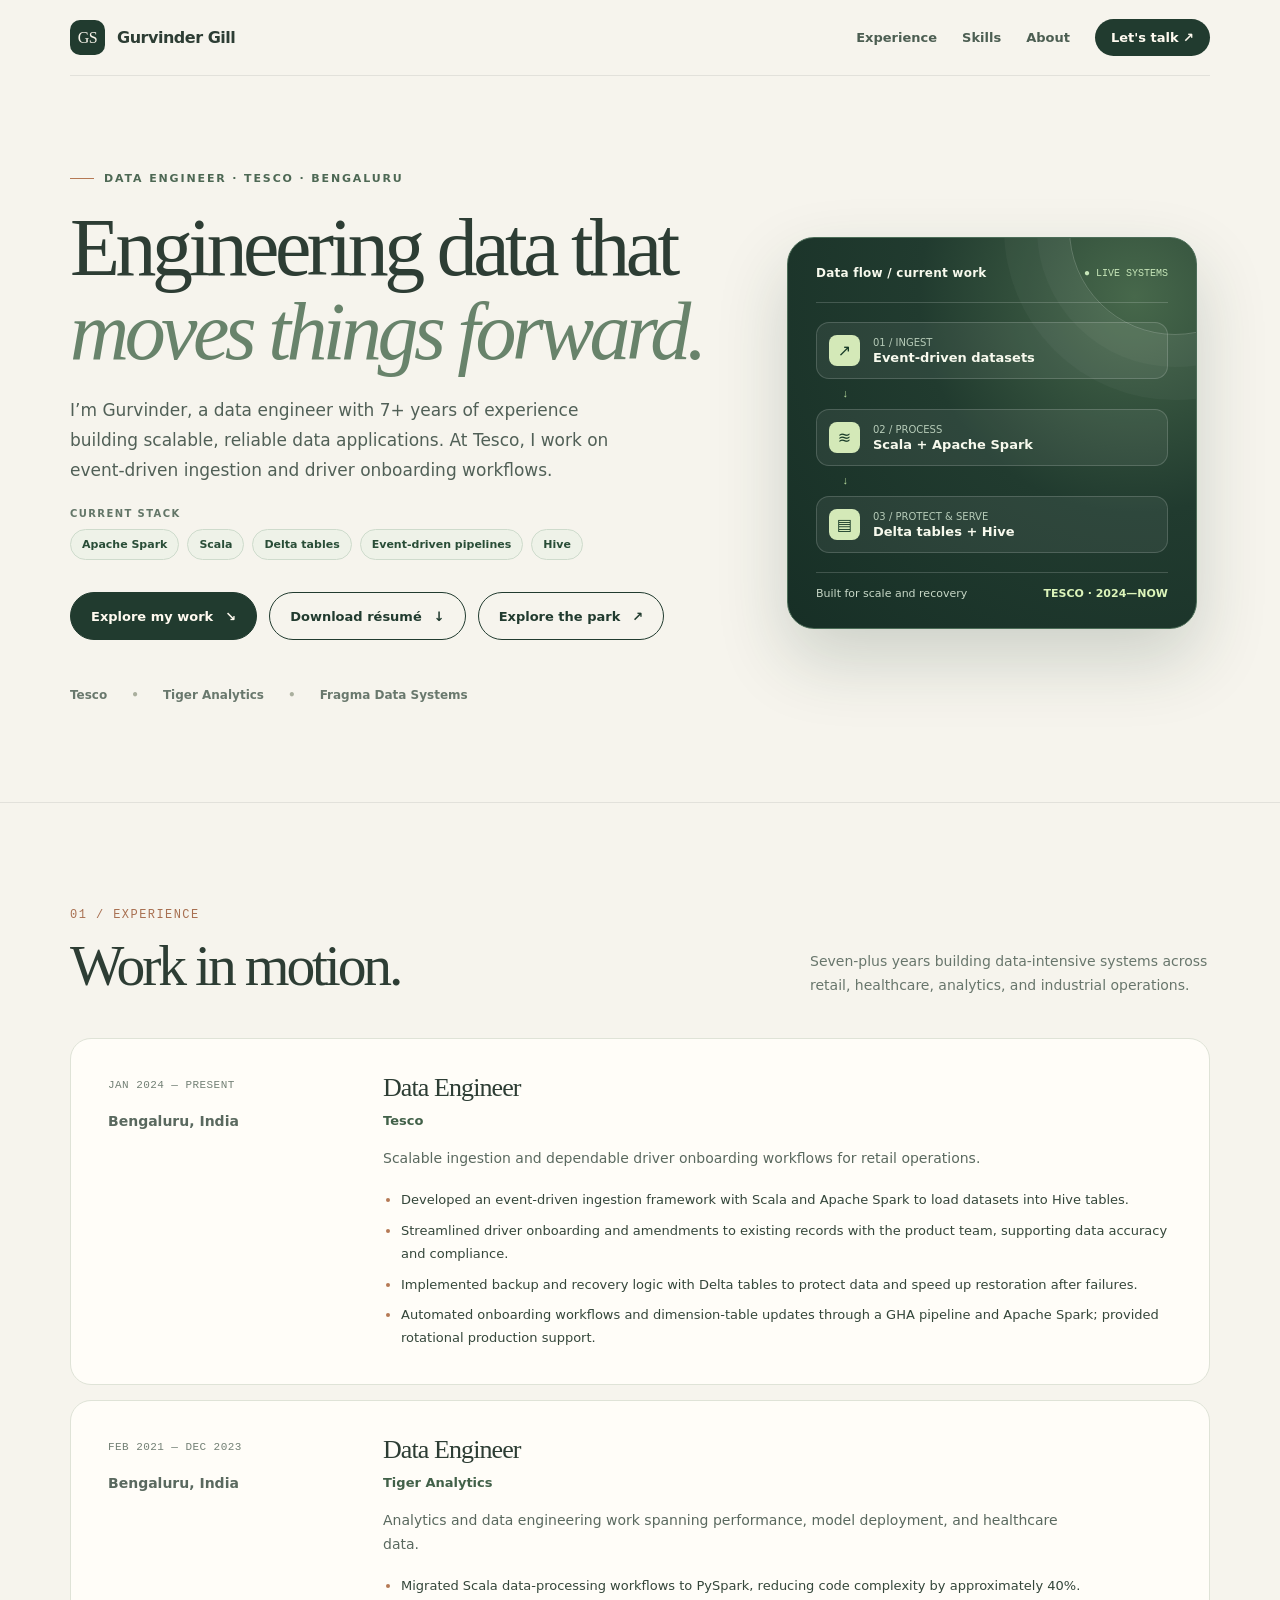
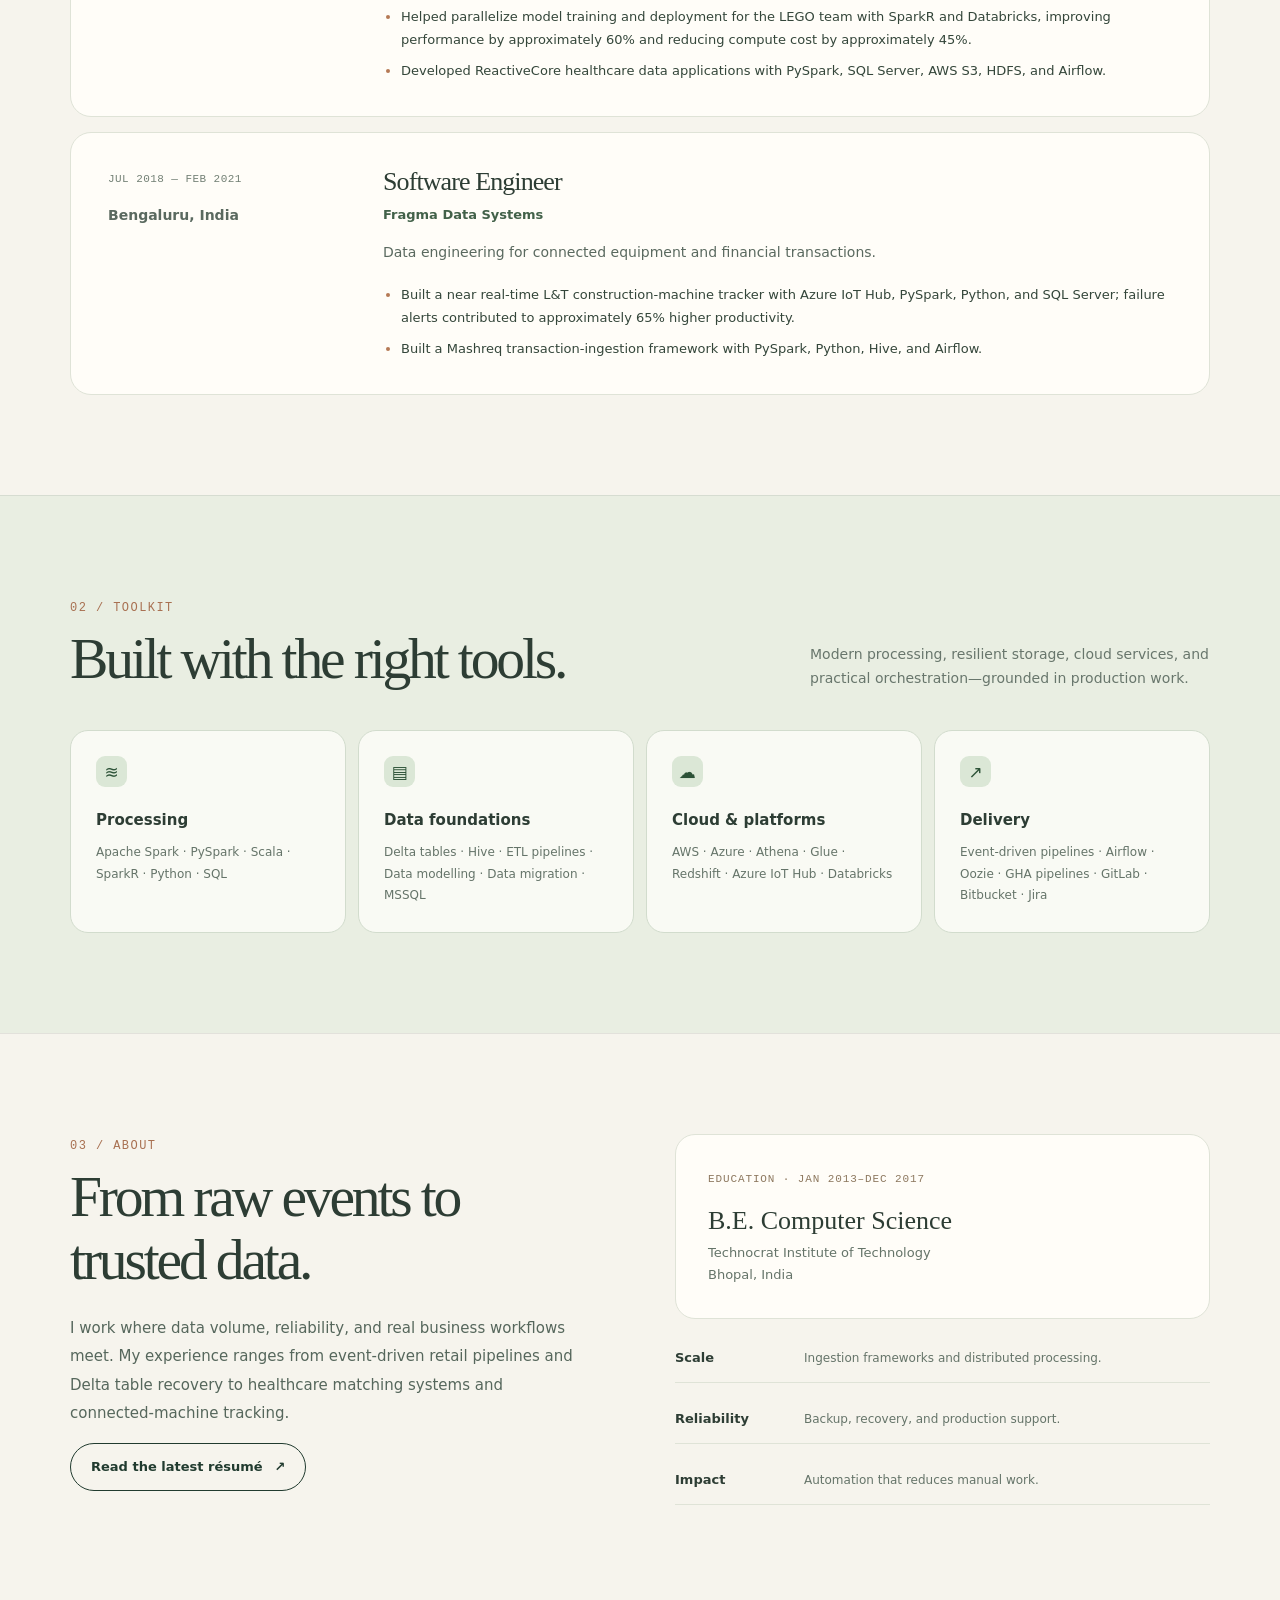
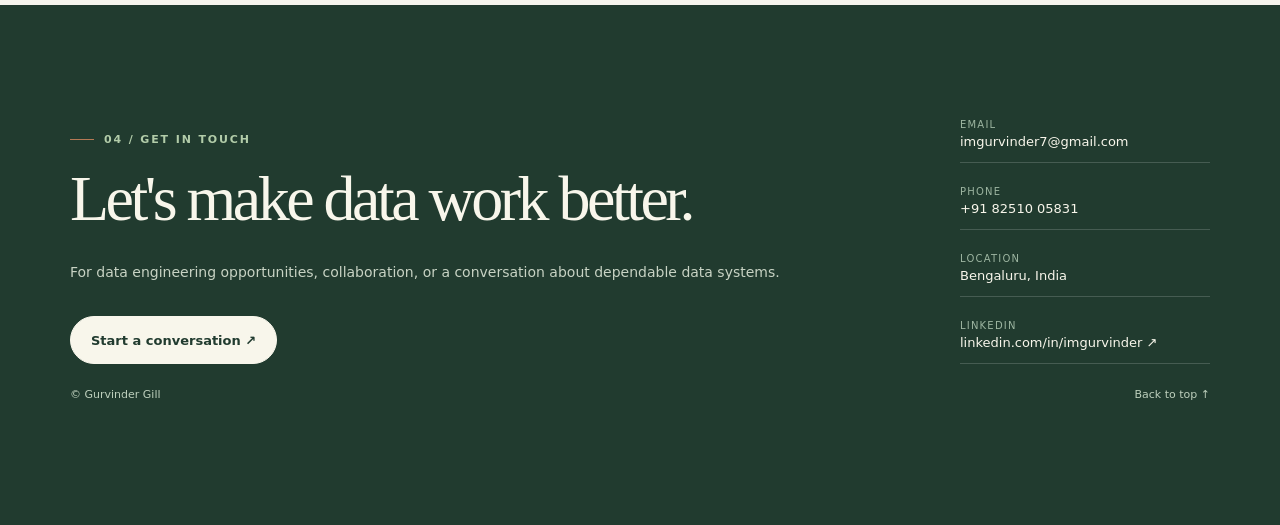
==== commit e19fb242: "Update portfolio for 2026 résumé" ====
--- a/index.html
+++ b/index.html
@@ -1,26 +1,30 @@
-<!doctype html>
-<html lang="en">
-<head>
-<meta charset="utf-8">
-<meta name="viewport" content="width=device-width,initial-scale=1">
-<meta name="theme-color" content="#f6f4ed">
-<meta name="description" content="Gurvinder Singh Gill is a data engineer in Bengaluru building dependable data systems. Explore experience, skills and selected work.">
-<title>Gurvinder Singh Gill — Data Engineer</title>
-<style>
-:root{--ink:#213b2f;--text:#2d3d34;--muted:#627366;--cream:#f6f4ed;--line:#dfe3d7;--accent:#b57955}*{box-sizing:border-box}html{scroll-behavior:smooth}body{margin:0;background:var(--cream);color:var(--text);font-family:Inter,ui-sans-serif,system-ui,-apple-system,"Segoe UI",sans-serif}a{color:inherit;text-decoration:none}a:focus-visible{outline:3px solid var(--accent);outline-offset:4px}.shell{width:min(1140px,calc(100% - 48px));margin:auto}.nav{display:flex;align-items:center;justify-content:space-between;gap:22px;min-height:76px;border-bottom:1px solid #20312a18}.brand{display:flex;align-items:center;gap:12px;font-weight:750;letter-spacing:-.03em;white-space:nowrap}.brand-mark{display:grid;place-items:center;width:35px;height:35px;border-radius:10px;background:var(--ink);color:#f8f4ea;font:16px Georgia,serif}.nav-links{display:flex;align-items:center;gap:25px}.nav-links a{color:#4c5e52;font-size:13px;font-weight:650}.nav-links a:hover{color:var(--accent)}.nav-links .nav-contact{padding:11px 16px;border-radius:100px;background:var(--ink);color:#fffaf0}.nav-links .nav-contact:hover{background:#385d46;color:#fffaf0}.hero{display:grid;grid-template-columns:1.2fr .8fr;align-items:center;gap:50px;min-height:640px;padding:88px 0 100px}.eyeline{display:inline-flex;align-items:center;gap:10px;color:#4d6854;font-size:11px;font-weight:800;letter-spacing:.17em;text-transform:uppercase}.eyeline:before{content:"";width:24px;height:1px;background:var(--accent)}h1,h2{font-family:Georgia,"Times New Roman",serif;font-weight:400;letter-spacing:-.055em}h1{max-width:800px;margin:21px 0 23px;font-size:clamp(56px,6.4vw,94px);line-height:1.02}h1 em{color:#68836b;font-weight:400}.hero-copy{max-width:570px;margin:0;color:#516057;font-size:17px;line-height:1.75}.actions{display:flex;align-items:center;gap:12px;flex-wrap:wrap;margin-top:32px}.button{display:inline-flex;align-items:center;justify-content:center;gap:12px;min-height:48px;padding:13px 20px;border:1px solid var(--ink);border-radius:100px;font-size:13px;font-weight:750;transition:transform .2s,background .2s}.button:hover{transform:translateY(-2px)}.button.primary{background:var(--ink);color:#fffaf0}.button.primary:hover{background:#385d46}.button.secondary{background:transparent;color:var(--ink)}.button.secondary:hover{background:#e6e9db}.hero-art{position:relative;min-height:430px;display:grid;place-items:center}.orbit{position:absolute;width:365px;aspect-ratio:1;border:1px solid #b7c6ac;border-radius:50%}.orbit:before,.orbit:after{content:"";position:absolute;inset:33px;border:1px solid #b7c6ac;border-radius:50%}.orbit:after{inset:94px}.art-core{position:relative;display:grid;place-items:center;width:160px;height:160px;border-radius:50%;background:var(--ink);color:#f7f3e8;font:48px Georgia,serif;box-shadow:0 24px 65px #203b3033}.art-chip{position:absolute;padding:13px 17px;border:1px solid #d9dfd1;border-radius:14px;background:#fffdf7;box-shadow:0 12px 32px #203b3012;font-size:12px;font-weight:750}.art-chip small{display:block;margin-bottom:4px;color:#7b8b7e;font-size:10px;font-weight:700;letter-spacing:.12em;text-transform:uppercase}.art-chip.one{top:42px;right:10px}.art-chip.two{bottom:70px;left:0}.art-chip.three{bottom:32px;right:36px}.hero-foot{display:flex;gap:24px;align-items:center;margin-top:48px;color:#69786d;font-size:12px;font-weight:650}.hero-foot span+span:before{content:"•";margin-right:24px;color:#aaaf9e}.section{padding:100px 0;border-top:1px solid #20312a18;scroll-margin-top:20px}.section-head{display:flex;justify-content:space-between;align-items:end;gap:28px;margin-bottom:40px}.section-num{color:#a87051;font:12px ui-monospace,Consolas,monospace;letter-spacing:.12em}h2{margin:12px 0 0;font-size:clamp(38px,4.5vw,61px);line-height:1.1}.section-head p{max-width:400px;margin:0;color:#68766c;font-size:14px;line-height:1.7}.work-list{display:grid;gap:15px}.work-card{display:grid;grid-template-columns:235px 1fr;gap:40px;padding:34px 37px;border:1px solid var(--line);border-radius:21px;background:#fffdf8}.work-date{color:#738075;font:11px ui-monospace,Consolas,monospace;letter-spacing:.04em;text-transform:uppercase}.work-card h3{margin:0 0 7px;font:400 26px Georgia,serif;letter-spacing:-.035em}.work-company{color:#426149;font-size:13px;font-weight:750}.work-card p{max-width:700px;margin:18px 0;color:#5a695f;font-size:14px;line-height:1.7}.work-card ul{margin:0;padding-left:18px;color:#34463a;font-size:13px;line-height:1.8}.work-card li+li{margin-top:7px}.work-card li::marker{color:var(--accent)}.skills-section{background:#e9eee2}.skills-grid{display:grid;grid-template-columns:repeat(4,1fr);gap:12px}.skill-card{min-height:190px;padding:25px;border:1px solid #d2dccd;border-radius:18px;background:#f9faf4}.skill-icon{display:grid;place-items:center;width:31px;height:31px;margin-bottom:24px;border-radius:9px;background:#dbe7d6;color:#2c5237;font-size:17px}.skill-card h3{margin:0 0 13px;font-size:15px}.skill-card p{margin:0;color:#657469;font-size:12px;line-height:1.8}.about-grid{display:grid;grid-template-columns:1fr 1fr;gap:70px}.about-grid h2{margin-bottom:22px}.about-copy{max-width:520px;color:#56675c;font-size:15px;line-height:1.9}.edu-box{padding:32px;border:1px solid var(--line);border-radius:20px;background:#fffdf8}.edu-box small{color:#8d785f;font:11px ui-monospace,Consolas,monospace;letter-spacing:.08em;text-transform:uppercase}.edu-box h3{margin:20px 0 6px;font:400 26px Georgia,serif}.edu-box p{margin:0;color:#657469;font-size:13px;line-height:1.7}.values{display:grid;gap:12px;margin-top:15px}.value{display:flex;gap:14px;align-items:baseline;padding:15px 0;border-bottom:1px solid var(--line)}.value b{min-width:115px;font-size:13px}.value span{color:#657469;font-size:12px;line-height:1.5}.contact-section{background:var(--ink);color:#f8f6eb}.contact-layout{display:flex;justify-content:space-between;align-items:end;gap:35px}.contact-section .eyeline{color:#b2cca9}.contact-title{max-width:690px;margin:18px 0 28px;font-size:clamp(43px,5vw,70px);line-height:1.08}.contact-section p{color:#c8d3c4;font-size:14px;line-height:1.7}.contact-section .button{background:#f8f6eb;color:var(--ink);border-color:#f8f6eb;margin-top:17px}.contact-methods{display:grid;gap:10px;min-width:250px}.contact-methods a,.contact-methods span{display:block;padding:13px 0;border-bottom:1px solid #ffffff2b;font-size:13px}.contact-methods small{display:block;margin-bottom:4px;color:#9db5a1;font-size:10px;text-transform:uppercase;letter-spacing:.12em}.contact-methods a:hover{text-decoration:underline}.footer{display:flex;justify-content:space-between;gap:15px;padding:24px 0;color:#bed0bd;font-size:11px}
-@media(max-width:900px){.nav-links{gap:14px}.hero{grid-template-columns:1fr .65fr;gap:20px;min-height:570px}.hero-art{transform:scale(.8)}.skills-grid{grid-template-columns:repeat(2,1fr)}.work-card{grid-template-columns:170px 1fr;gap:20px}.about-grid{gap:35px}}
-@media(max-width:700px){.shell{width:min(100% - 36px,540px)}.nav{min-height:68px;flex-wrap:wrap;padding:14px 0;gap:13px}.nav-links{width:100%;overflow-x:auto;gap:17px;padding-bottom:3px;white-space:nowrap}.nav-links .nav-contact{padding:4px 0;background:transparent;color:#4c5e52}.hero{display:block;min-height:auto;padding:70px 0 72px}h1{font-size:clamp(51px,13vw,75px)}.hero-copy{font-size:15px}.hero-art{min-height:280px;transform:scale(.66);transform-origin:center center;margin:-35px 0}.hero-foot{margin-top:5px;gap:10px;flex-wrap:wrap}.hero-foot span+span:before{margin-right:10px}.section{padding:70px 0}.section-head{display:block;margin-bottom:25px}.section-head p{margin-top:14px}.work-card{display:block;padding:26px}.work-card h3{margin-top:15px;font-size:24px}.skills-grid{grid-template-columns:repeat(2,1fr)}.skill-card{min-height:190px;padding:18px}.about-grid{grid-template-columns:1fr;gap:22px}.contact-layout{display:block}.contact-methods{margin-top:34px}.footer{flex-wrap:wrap}}
-@media(max-width:400px){.skills-grid{grid-template-columns:1fr}.hero-art{margin:-50px 0}}
-@media(prefers-reduced-motion:reduce){html{scroll-behavior:auto}.button{transition:none}}
-</style>
-</head>
-<body>
-<div class="shell"><nav class="nav" aria-label="Main navigation"><a class="brand" href="#top"><span class="brand-mark">GS</span><span>Gurvinder Singh Gill</span></a><div class="nav-links"><a href="#experience">Experience</a><a href="#skills">Skills</a><a href="#about">About</a><a class="nav-contact" href="#contact">Let's talk ↗</a></div></nav>
-<main><section class="hero" id="top"><div><span class="eyeline">Data engineer · Bengaluru, India</span><h1>Turning complex data into <em>clear direction.</em></h1><p class="hero-copy">I’m Gurvinder, a data engineer who builds reliable pipelines and useful data applications. My work spans analytics, healthcare, financial data and connected systems.</p><div class="actions"><a class="button primary" href="#experience">View my work <span aria-hidden="true">↘</span></a><a class="button secondary" href="resume_2023.pdf" download>Download résumé <span aria-hidden="true">↓</span></a><a class="button secondary" href="park.html">Explore the park <span aria-hidden="true">↗</span></a></div><div class="hero-foot"><span>Tiger Analytics</span><span>Fragma Data Systems</span><span>Python · Spark · SQL</span></div></div><div class="hero-art" aria-hidden="true"><div class="orbit"></div><div class="art-core">G.</div><div class="art-chip one"><small>Focus</small>Data engineering</div><div class="art-chip two"><small>Core toolkit</small>Python / Spark / SQL</div><div class="art-chip three"><small>Based in</small>Bengaluru, IN</div></div></section></div>
-<section class="section" id="experience"><div class="shell"><div class="section-head"><div><span class="section-num">01 / EXPERIENCE</span><h2>Selected work.</h2></div><p>From migration and model training to ingestion and near real-time systems, I focus on making data useful and dependable.</p></div><div class="work-list"><article class="work-card"><div><span class="work-date">2021 — Present</span><p class="work-company">Bengaluru, India</p></div><div><h3>Data Engineer</h3><span class="work-company">Tiger Analytics</span><p>Advanced analytics and AI consulting across data engineering and data-intensive applications.</p><ul><li>Led a Scala to PySpark workflow migration, reducing code complexity by approximately 40%.</li><li>Helped parallelize model training and deployment for a LEGO project using SparkR and Databricks, improving performance by about 60% and lowering compute cost by about 45%.</li><li>Built healthcare data applications to load, categorize, vectorize and match records from multiple providers using PySpark, SQL Server, AWS S3, HDFS and Airflow.</li></ul></div></article><article class="work-card"><div><span class="work-date">2018 — 2021</span><p class="work-company">Bengaluru, India</p></div><div><h3>Software Engineer</h3><span class="work-company">Fragma Data Systems</span><p>Big data analytics solutions for organizations turning operational data into insight.</p><ul><li>Developed a near real-time construction-machine tracker with Azure IoT Hub, PySpark, Python and SQL Server; failure alerts helped increase productivity by about 65%.</li><li>Built a transaction ingestion framework for Mashreq using PySpark, Python, Hive and Airflow.</li></ul></div></article></div></div></section>
-<section class="section skills-section" id="skills"><div class="shell"><div class="section-head"><div><span class="section-num">02 / TOOLKIT</span><h2>Tools I work with.</h2></div><p>A practical mix of programming, data platforms, cloud services and workflow tools.</p></div><div class="skills-grid"><article class="skill-card"><div class="skill-icon">⌘</div><h3>Programming</h3><p>Python · SQL · Scala</p></article><article class="skill-card"><div class="skill-icon">≋</div><h3>Data engineering</h3><p>Spark · PySpark · ETL pipelines · Hive · Data modelling · Data migration · MSSQL</p></article><article class="skill-card"><div class="skill-icon">☁</div><h3>Cloud & services</h3><p>AWS · Azure · Glue · Redshift · Athena · Lambda · IoT Hub · S3</p></article><article class="skill-card"><div class="skill-icon">↗</div><h3>Workflow</h3><p>Airflow · Databricks · GitLab · Bitbucket · Jira</p></article></div></div></section>
-<section class="section" id="about"><div class="shell about-grid"><div><span class="section-num">03 / ABOUT</span><h2>Good systems are built together.</h2><p class="about-copy">I enjoy untangling complex data problems and translating them into systems people can trust. I value clear communication, creative problem solving and helping colleagues learn as we build.</p><a class="button secondary" href="resume_2023.pdf" download>Read the full résumé <span aria-hidden="true">↗</span></a></div><div><div class="edu-box"><small>Education · 2013–2017</small><h3>B.E. Computer Science</h3><p>Technocrats Institute of Technology<br>Bhopal, India</p></div><div class="values"><div class="value"><b>Communication</b><span>Breaking down complex ideas for teammates.</span></div><div class="value"><b>Creativity</b><span>Finding useful paths through unfamiliar problems.</span></div><div class="value"><b>Results</b><span>Keeping the team focused on the outcome.</span></div></div></div></div></section>
-<section class="section contact-section" id="contact"><div class="shell"><div class="contact-layout"><div><span class="eyeline">04 / GET IN TOUCH</span><h2 class="contact-title">Let's make data work better.</h2><p>For data engineering opportunities, collaboration, or a conversation about dependable data systems.</p><a class="button" href="mailto:imgurvinder7@gmail.com">Start a conversation ↗</a></div><div class="contact-methods"><a href="mailto:imgurvinder7@gmail.com"><small>Email</small>imgurvinder7@gmail.com</a><a href="tel:+918251005831"><small>Phone</small>+91 82510 05831</a><span><small>Location</small>Bengaluru, India</span></div></div><div class="footer"><span>© Gurvinder Singh Gill</span><a href="#top">Back to top ↑</a></div></div></section>
-</main>
-</body>
-</html>
+<!doctype html>
+<html lang="en">
+<head>
+<meta charset="utf-8">
+<meta name="viewport" content="width=device-width,initial-scale=1">
+<meta name="theme-color" content="#f6f4ed">
+<meta name="description" content="Gurvinder Gill is a data engineer in Bengaluru building dependable data systems. Explore experience, skills and selected work.">
+<title>Gurvinder Gill — Data Engineer</title>
+<style>
+:root{--ink:#213b2f;--text:#2d3d34;--muted:#627366;--cream:#f6f4ed;--line:#dfe3d7;--accent:#b57955}*{box-sizing:border-box}html{scroll-behavior:smooth}body{margin:0;background:var(--cream);color:var(--text);font-family:Inter,ui-sans-serif,system-ui,-apple-system,"Segoe UI",sans-serif}a{color:inherit;text-decoration:none}a:focus-visible{outline:3px solid var(--accent);outline-offset:4px}.shell{width:min(1140px,calc(100% - 48px));margin:auto}.nav{display:flex;align-items:center;justify-content:space-between;gap:22px;min-height:76px;border-bottom:1px solid #20312a18}.brand{display:flex;align-items:center;gap:12px;font-weight:750;letter-spacing:-.03em;white-space:nowrap}.brand-mark{display:grid;place-items:center;width:35px;height:35px;border-radius:10px;background:var(--ink);color:#f8f4ea;font:16px Georgia,serif}.nav-links{display:flex;align-items:center;gap:25px}.nav-links a{color:#4c5e52;font-size:13px;font-weight:650}.nav-links a:hover{color:var(--accent)}.nav-links .nav-contact{padding:11px 16px;border-radius:100px;background:var(--ink);color:#fffaf0}.nav-links .nav-contact:hover{background:#385d46;color:#fffaf0}.hero{display:grid;grid-template-columns:1.2fr .8fr;align-items:center;gap:50px;min-height:640px;padding:88px 0 100px}.eyeline{display:inline-flex;align-items:center;gap:10px;color:#4d6854;font-size:11px;font-weight:800;letter-spacing:.17em;text-transform:uppercase}.eyeline:before{content:"";width:24px;height:1px;background:var(--accent)}h1,h2{font-family:Georgia,"Times New Roman",serif;font-weight:400;letter-spacing:-.055em}h1{max-width:800px;margin:21px 0 23px;font-size:clamp(56px,6.4vw,94px);line-height:1.02}h1 em{color:#68836b;font-weight:400}.hero-copy{max-width:570px;margin:0;color:#516057;font-size:17px;line-height:1.75}.actions{display:flex;align-items:center;gap:12px;flex-wrap:wrap;margin-top:32px}.button{display:inline-flex;align-items:center;justify-content:center;gap:12px;min-height:48px;padding:13px 20px;border:1px solid var(--ink);border-radius:100px;font-size:13px;font-weight:750;transition:transform .2s,background .2s}.button:hover{transform:translateY(-2px)}.button.primary{background:var(--ink);color:#fffaf0}.button.primary:hover{background:#385d46}.button.secondary{background:transparent;color:var(--ink)}.button.secondary:hover{background:#e6e9db}.hero-art{position:relative;min-height:430px;display:grid;place-items:center}.orbit{position:absolute;width:365px;aspect-ratio:1;border:1px solid #b7c6ac;border-radius:50%}.orbit:before,.orbit:after{content:"";position:absolute;inset:33px;border:1px solid #b7c6ac;border-radius:50%}.orbit:after{inset:94px}.art-core{position:relative;display:grid;place-items:center;width:160px;height:160px;border-radius:50%;background:var(--ink);color:#f7f3e8;font:48px Georgia,serif;box-shadow:0 24px 65px #203b3033}.art-chip{position:absolute;padding:13px 17px;border:1px solid #d9dfd1;border-radius:14px;background:#fffdf7;box-shadow:0 12px 32px #203b3012;font-size:12px;font-weight:750}.art-chip small{display:block;margin-bottom:4px;color:#7b8b7e;font-size:10px;font-weight:700;letter-spacing:.12em;text-transform:uppercase}.art-chip.one{top:42px;right:10px}.art-chip.two{bottom:70px;left:0}.art-chip.three{bottom:32px;right:36px}.hero-foot{display:flex;gap:24px;align-items:center;margin-top:48px;color:#69786d;font-size:12px;font-weight:650}.hero-foot span+span:before{content:"•";margin-right:24px;color:#aaaf9e}.section{padding:100px 0;border-top:1px solid #20312a18;scroll-margin-top:20px}.section-head{display:flex;justify-content:space-between;align-items:end;gap:28px;margin-bottom:40px}.section-num{color:#a87051;font:12px ui-monospace,Consolas,monospace;letter-spacing:.12em}h2{margin:12px 0 0;font-size:clamp(38px,4.5vw,61px);line-height:1.1}.section-head p{max-width:400px;margin:0;color:#68766c;font-size:14px;line-height:1.7}.work-list{display:grid;gap:15px}.work-card{display:grid;grid-template-columns:235px 1fr;gap:40px;padding:34px 37px;border:1px solid var(--line);border-radius:21px;background:#fffdf8}.work-date{color:#738075;font:11px ui-monospace,Consolas,monospace;letter-spacing:.04em;text-transform:uppercase}.work-card h3{margin:0 0 7px;font:400 26px Georgia,serif;letter-spacing:-.035em}.work-company{color:#426149;font-size:13px;font-weight:750}.work-card p{max-width:700px;margin:18px 0;color:#5a695f;font-size:14px;line-height:1.7}.work-card ul{margin:0;padding-left:18px;color:#34463a;font-size:13px;line-height:1.8}.work-card li+li{margin-top:7px}.work-card li::marker{color:var(--accent)}.skills-section{background:#e9eee2}.skills-grid{display:grid;grid-template-columns:repeat(4,1fr);gap:12px}.skill-card{min-height:190px;padding:25px;border:1px solid #d2dccd;border-radius:18px;background:#f9faf4}.skill-icon{display:grid;place-items:center;width:31px;height:31px;margin-bottom:24px;border-radius:9px;background:#dbe7d6;color:#2c5237;font-size:17px}.skill-card h3{margin:0 0 13px;font-size:15px}.skill-card p{margin:0;color:#657469;font-size:12px;line-height:1.8}.about-grid{display:grid;grid-template-columns:1fr 1fr;gap:70px}.about-grid h2{margin-bottom:22px}.about-copy{max-width:520px;color:#56675c;font-size:15px;line-height:1.9}.edu-box{padding:32px;border:1px solid var(--line);border-radius:20px;background:#fffdf8}.edu-box small{color:#8d785f;font:11px ui-monospace,Consolas,monospace;letter-spacing:.08em;text-transform:uppercase}.edu-box h3{margin:20px 0 6px;font:400 26px Georgia,serif}.edu-box p{margin:0;color:#657469;font-size:13px;line-height:1.7}.values{display:grid;gap:12px;margin-top:15px}.value{display:flex;gap:14px;align-items:baseline;padding:15px 0;border-bottom:1px solid var(--line)}.value b{min-width:115px;font-size:13px}.value span{color:#657469;font-size:12px;line-height:1.5}.contact-section{background:var(--ink);color:#f8f6eb}.contact-layout{display:flex;justify-content:space-between;align-items:end;gap:35px}.contact-section .eyeline{color:#b2cca9}.contact-title{max-width:690px;margin:18px 0 28px;font-size:clamp(43px,5vw,70px);line-height:1.08}.contact-section p{color:#c8d3c4;font-size:14px;line-height:1.7}.contact-section .button{background:#f8f6eb;color:var(--ink);border-color:#f8f6eb;margin-top:17px}.contact-methods{display:grid;gap:10px;min-width:250px}.contact-methods a,.contact-methods span{display:block;padding:13px 0;border-bottom:1px solid #ffffff2b;font-size:13px}.contact-methods small{display:block;margin-bottom:4px;color:#9db5a1;font-size:10px;text-transform:uppercase;letter-spacing:.12em}.contact-methods a:hover{text-decoration:underline}.footer{display:flex;justify-content:space-between;gap:15px;padding:24px 0;color:#bed0bd;font-size:11px}
+@media(max-width:900px){.nav-links{gap:14px}.hero{grid-template-columns:1fr .65fr;gap:20px;min-height:570px}.hero-art{transform:scale(.8)}.skills-grid{grid-template-columns:repeat(2,1fr)}.work-card{grid-template-columns:170px 1fr;gap:20px}.about-grid{gap:35px}}
+@media(max-width:700px){.shell{width:min(100% - 36px,540px)}.nav{min-height:68px;flex-wrap:wrap;padding:14px 0;gap:13px}.nav-links{width:100%;overflow-x:auto;gap:17px;padding-bottom:3px;white-space:nowrap}.nav-links .nav-contact{padding:4px 0;background:transparent;color:#4c5e52}.hero{display:block;min-height:auto;padding:70px 0 72px}h1{font-size:clamp(51px,13vw,75px)}.hero-copy{font-size:15px}.hero-art{min-height:280px;transform:scale(.66);transform-origin:center center;margin:-35px 0}.hero-foot{margin-top:5px;gap:10px;flex-wrap:wrap}.hero-foot span+span:before{margin-right:10px}.section{padding:70px 0}.section-head{display:block;margin-bottom:25px}.section-head p{margin-top:14px}.work-card{display:block;padding:26px}.work-card h3{margin-top:15px;font-size:24px}.skills-grid{grid-template-columns:repeat(2,1fr)}.skill-card{min-height:190px;padding:18px}.about-grid{grid-template-columns:1fr;gap:22px}.contact-layout{display:block}.contact-methods{margin-top:34px}.footer{flex-wrap:wrap}}
+@media(max-width:400px){.skills-grid{grid-template-columns:1fr}.hero-art{margin:-50px 0}}
+@media(prefers-reduced-motion:reduce){html{scroll-behavior:auto}.button{transition:none}}
+
+.stack-highlights{display:flex;gap:8px;flex-wrap:wrap;align-items:center;margin-top:23px}.stack-highlights strong{width:100%;margin-bottom:2px;color:#637668;font-size:10px;letter-spacing:.14em;text-transform:uppercase}.stack-highlights span{padding:8px 11px;border:1px solid #cedbcc;border-radius:100px;background:#eef2e8;color:#294d37;font-size:11px;font-weight:760}.hero-art{min-height:430px}.stack-visual{position:relative;width:min(100%,410px);padding:28px;border:1px solid #4c6d58;border-radius:27px;background:radial-gradient(circle at 85% 15%,#47684b 0,#213b2f 45%,#172f26 100%);box-shadow:0 30px 70px #1b3d2d30;color:#f7f9ed;overflow:hidden}.stack-visual:after{content:"";position:absolute;width:210px;height:210px;top:-115px;right:-85px;border:1px solid #ffffff32;border-radius:50%;box-shadow:0 0 0 32px #ffffff08,0 0 0 65px #ffffff08}.visual-header{display:flex;justify-content:space-between;gap:12px;align-items:center;padding-bottom:22px;border-bottom:1px solid #ffffff2b}.visual-header b{font-size:12px;letter-spacing:.02em}.visual-header span{color:#c7e6b9;font:10px ui-monospace,Consolas,monospace}.flow{display:grid;gap:9px;padding:19px 0}.flow-node{display:flex;align-items:center;gap:13px;padding:12px;border:1px solid #ffffff2a;border-radius:13px;background:#ffffff10}.flow-node .node-icon{display:grid;place-items:center;flex:none;width:31px;height:31px;border-radius:8px;background:#d4e9b8;color:#183b28;font-size:16px}.flow-node small{display:block;color:#b6cbb8;font-size:10px}.flow-node strong{display:block;margin-top:2px;font-size:13px}.flow-arrow{padding-left:26px;color:#b9dc9e;font:11px ui-monospace,Consolas,monospace}.visual-footer{display:flex;justify-content:space-between;align-items:center;gap:8px;padding-top:14px;border-top:1px solid #ffffff2b;color:#c8d8c7;font-size:11px}.visual-footer b{color:#dcf4ba;font-weight:700}
+@media(max-width:700px){.hero-art{min-height:0;transform:none;margin:34px 0 0}.stack-visual{width:100%;padding:21px}.hero-foot{margin-top:24px}.hero{padding-bottom:65px}}
+@media(max-width:400px){.hero-art{margin:28px 0 0}}
+</style>
+</head>
+<body>
+<div class="shell"><nav class="nav" aria-label="Main navigation"><a class="brand" href="#top"><span class="brand-mark">GS</span><span>Gurvinder Gill</span></a><div class="nav-links"><a href="#experience">Experience</a><a href="#skills">Skills</a><a href="#about">About</a><a class="nav-contact" href="#contact">Let's talk ↗</a></div></nav>
+<main><section class="hero" id="top"><div><span class="eyeline">Data engineer · Tesco · Bengaluru</span><h1>Engineering data that <em>moves things forward.</em></h1><p class="hero-copy">I’m Gurvinder, a data engineer with 7+ years of experience building scalable, reliable data applications. At Tesco, I work on event-driven ingestion and driver onboarding workflows.</p><div class="stack-highlights" aria-label="Featured technologies"><strong>Current stack</strong><span>Apache Spark</span><span>Scala</span><span>Delta tables</span><span>Event-driven pipelines</span><span>Hive</span></div><div class="actions"><a class="button primary" href="#experience">Explore my work <span aria-hidden="true">↘</span></a><a class="button secondary" href="gurvinder-resume-2026-1.pdf" download>Download résumé <span aria-hidden="true">↓</span></a><a class="button secondary" href="park.html">Explore the park <span aria-hidden="true">↗</span></a></div><div class="hero-foot"><span>Tesco</span><span>Tiger Analytics</span><span>Fragma Data Systems</span></div></div><div class="hero-art" aria-hidden="true"><div class="stack-visual"><div class="visual-header"><b>Data flow / current work</b><span>● LIVE SYSTEMS</span></div><div class="flow"><div class="flow-node"><span class="node-icon">↗</span><div><small>01 / INGEST</small><strong>Event-driven datasets</strong></div></div><div class="flow-arrow">↓</div><div class="flow-node"><span class="node-icon">≋</span><div><small>02 / PROCESS</small><strong>Scala + Apache Spark</strong></div></div><div class="flow-arrow">↓</div><div class="flow-node"><span class="node-icon">▤</span><div><small>03 / PROTECT & SERVE</small><strong>Delta tables + Hive</strong></div></div></div><div class="visual-footer"><span>Built for scale and recovery</span><b>TESCO · 2024—NOW</b></div></div></div></section></div>
+<section class="section" id="experience"><div class="shell"><div class="section-head"><div><span class="section-num">01 / EXPERIENCE</span><h2>Work in motion.</h2></div><p>Seven-plus years building data-intensive systems across retail, healthcare, analytics, and industrial operations.</p></div><div class="work-list"><article class="work-card"><div><span class="work-date">Jan 2024 — Present</span><p class="work-company">Bengaluru, India</p></div><div><h3>Data Engineer</h3><span class="work-company">Tesco</span><p>Scalable ingestion and dependable driver onboarding workflows for retail operations.</p><ul><li>Developed an event-driven ingestion framework with Scala and Apache Spark to load datasets into Hive tables.</li><li>Streamlined driver onboarding and amendments to existing records with the product team, supporting data accuracy and compliance.</li><li>Implemented backup and recovery logic with Delta tables to protect data and speed up restoration after failures.</li><li>Automated onboarding workflows and dimension-table updates through a GHA pipeline and Apache Spark; provided rotational production support.</li></ul></div></article><article class="work-card"><div><span class="work-date">Feb 2021 — Dec 2023</span><p class="work-company">Bengaluru, India</p></div><div><h3>Data Engineer</h3><span class="work-company">Tiger Analytics</span><p>Analytics and data engineering work spanning performance, model deployment, and healthcare data.</p><ul><li>Migrated Scala data-processing workflows to PySpark, reducing code complexity by approximately 40%.</li><li>Helped parallelize model training and deployment for the LEGO team with SparkR and Databricks, improving performance by approximately 60% and reducing compute cost by approximately 45%.</li><li>Developed ReactiveCore healthcare data applications with PySpark, SQL Server, AWS S3, HDFS, and Airflow.</li></ul></div></article><article class="work-card"><div><span class="work-date">Jul 2018 — Feb 2021</span><p class="work-company">Bengaluru, India</p></div><div><h3>Software Engineer</h3><span class="work-company">Fragma Data Systems</span><p>Data engineering for connected equipment and financial transactions.</p><ul><li>Built a near real-time L&amp;T construction-machine tracker with Azure IoT Hub, PySpark, Python, and SQL Server; failure alerts contributed to approximately 65% higher productivity.</li><li>Built a Mashreq transaction-ingestion framework with PySpark, Python, Hive, and Airflow.</li></ul></div></article></div></div></section>
+<section class="section skills-section" id="skills"><div class="shell"><div class="section-head"><div><span class="section-num">02 / TOOLKIT</span><h2>Built with the right tools.</h2></div><p>Modern processing, resilient storage, cloud services, and practical orchestration—grounded in production work.</p></div><div class="skills-grid"><article class="skill-card"><div class="skill-icon">≋</div><h3>Processing</h3><p>Apache Spark · PySpark · Scala · SparkR · Python · SQL</p></article><article class="skill-card"><div class="skill-icon">▤</div><h3>Data foundations</h3><p>Delta tables · Hive · ETL pipelines · Data modelling · Data migration · MSSQL</p></article><article class="skill-card"><div class="skill-icon">☁</div><h3>Cloud & platforms</h3><p>AWS · Azure · Athena · Glue · Redshift · Azure IoT Hub · Databricks</p></article><article class="skill-card"><div class="skill-icon">↗</div><h3>Delivery</h3><p>Event-driven pipelines · Airflow · Oozie · GHA pipelines · GitLab · Bitbucket · Jira</p></article></div></div></section>
+<section class="section" id="about"><div class="shell about-grid"><div><span class="section-num">03 / ABOUT</span><h2>From raw events to trusted data.</h2><p class="about-copy">I work where data volume, reliability, and real business workflows meet. My experience ranges from event-driven retail pipelines and Delta table recovery to healthcare matching systems and connected-machine tracking.</p><a class="button secondary" href="gurvinder-resume-2026-1.pdf" download>Read the latest résumé <span aria-hidden="true">↗</span></a></div><div><div class="edu-box"><small>Education · Jan 2013–Dec 2017</small><h3>B.E. Computer Science</h3><p>Technocrat Institute of Technology<br>Bhopal, India</p></div><div class="values"><div class="value"><b>Scale</b><span>Ingestion frameworks and distributed processing.</span></div><div class="value"><b>Reliability</b><span>Backup, recovery, and production support.</span></div><div class="value"><b>Impact</b><span>Automation that reduces manual work.</span></div></div></div></div></section>
+<section class="section contact-section" id="contact"><div class="shell"><div class="contact-layout"><div><span class="eyeline">04 / GET IN TOUCH</span><h2 class="contact-title">Let's make data work better.</h2><p>For data engineering opportunities, collaboration, or a conversation about dependable data systems.</p><a class="button" href="mailto:imgurvinder7@gmail.com">Start a conversation ↗</a></div><div class="contact-methods"><a href="mailto:imgurvinder7@gmail.com"><small>Email</small>imgurvinder7@gmail.com</a><a href="tel:+918251005831"><small>Phone</small>+91 82510 05831</a><span><small>Location</small>Bengaluru, India</span><a href="https://www.linkedin.com/in/imgurvinder/"><small>LinkedIn</small>linkedin.com/in/imgurvinder ↗</a></div></div><div class="footer"><span>© Gurvinder Gill</span><a href="#top">Back to top ↑</a></div></div></section>
+</main>
+</body>
+</html>
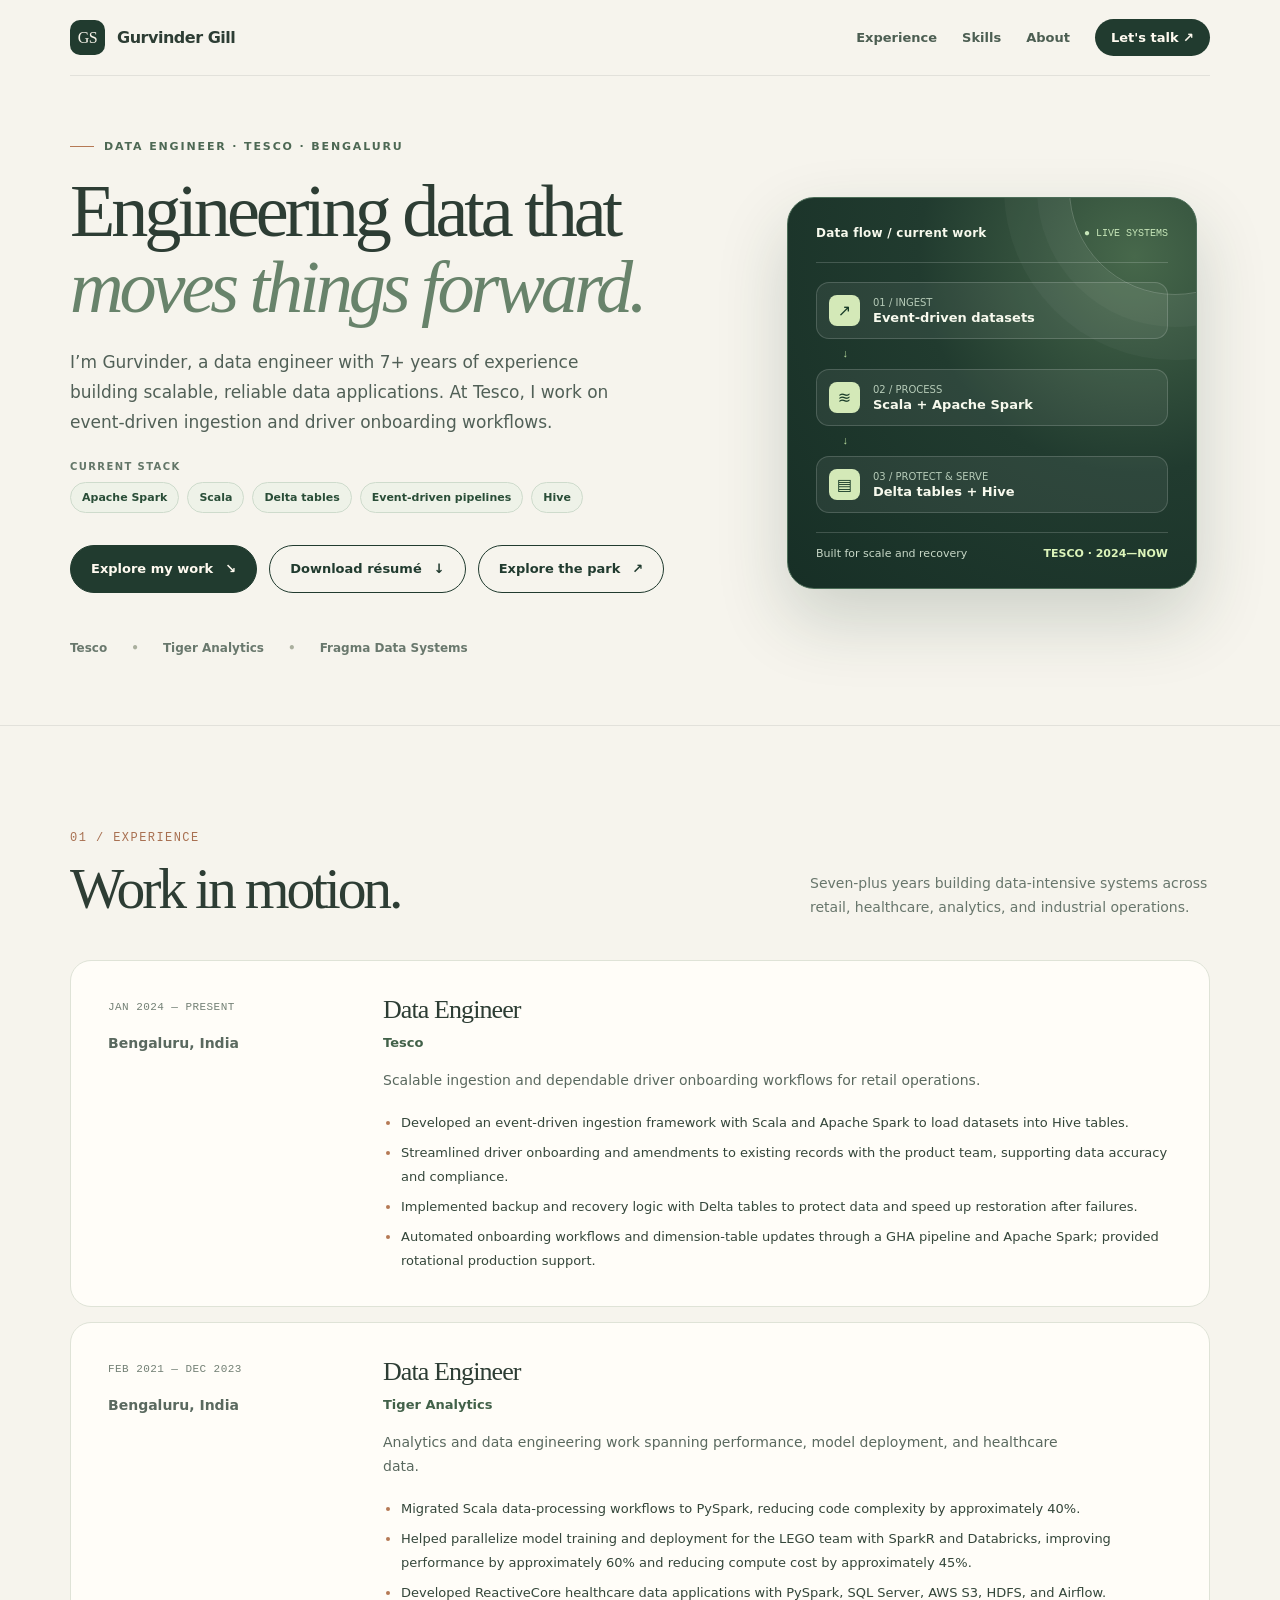
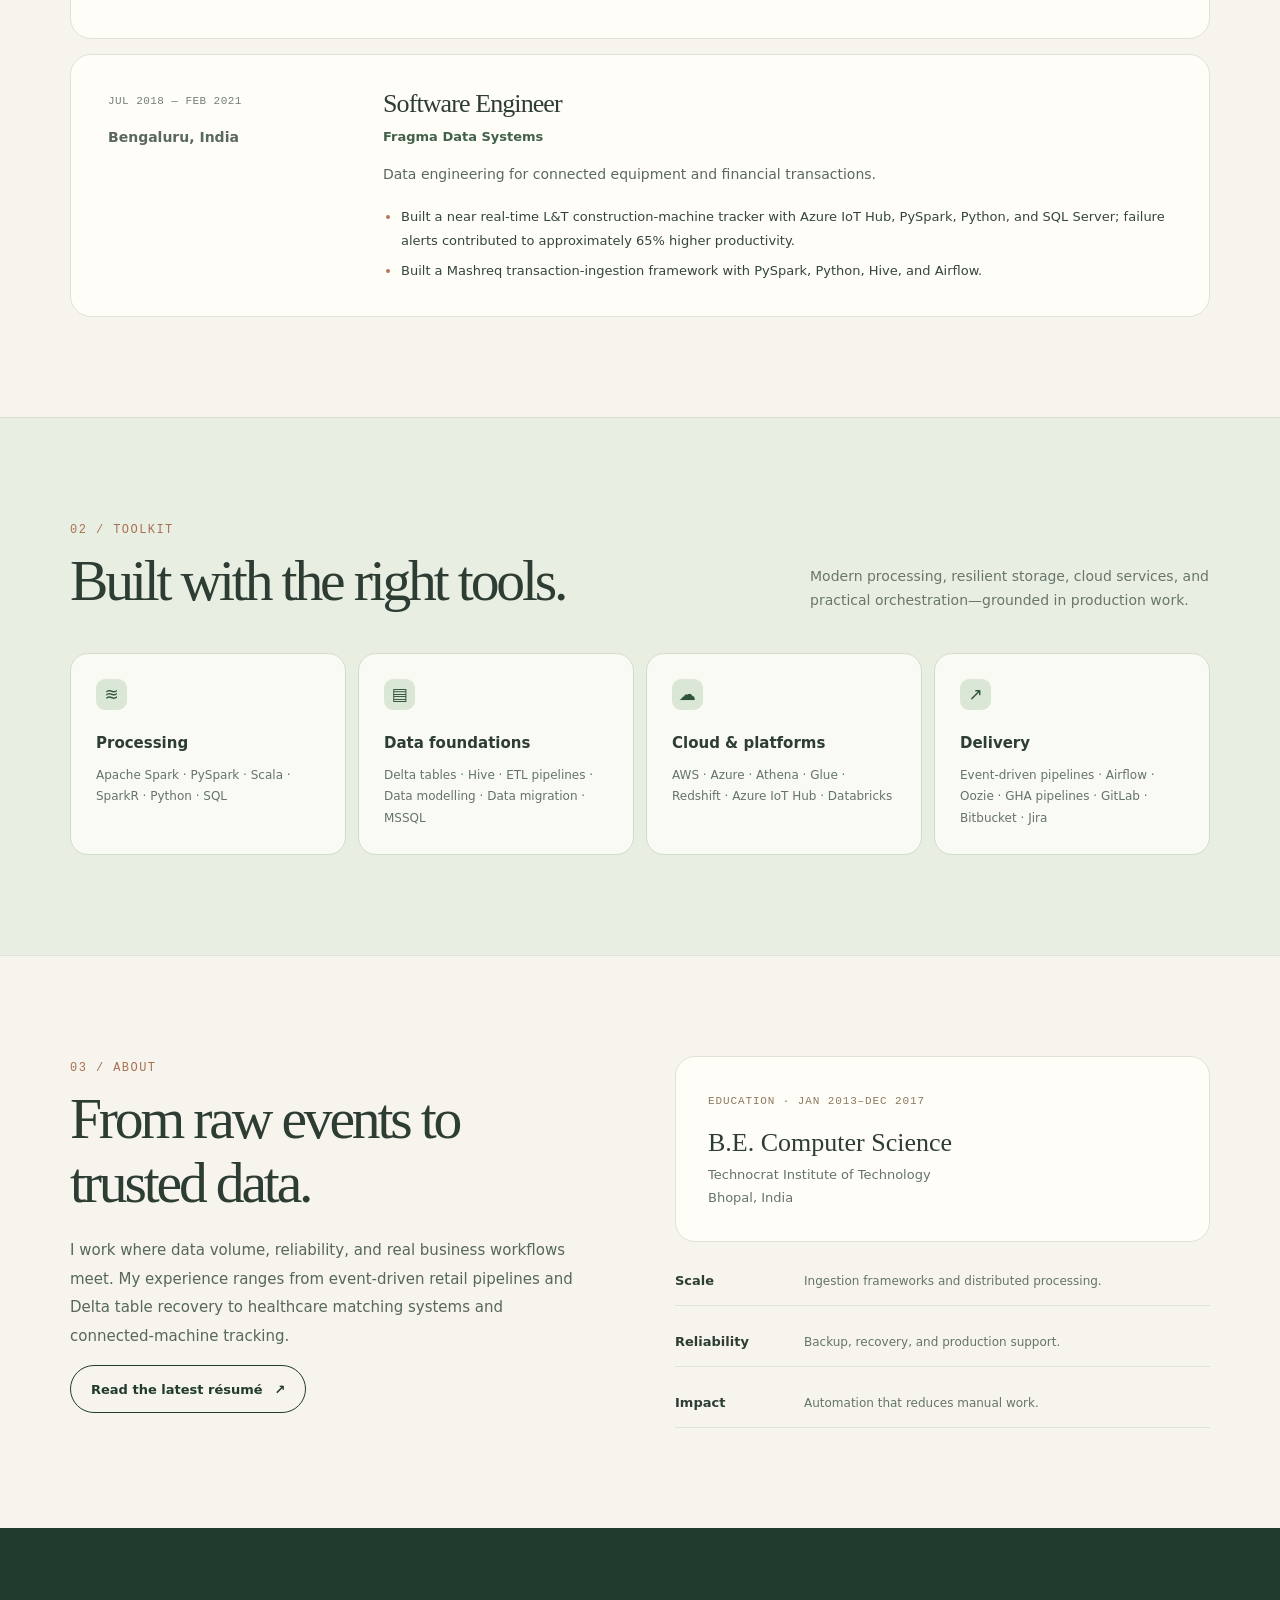
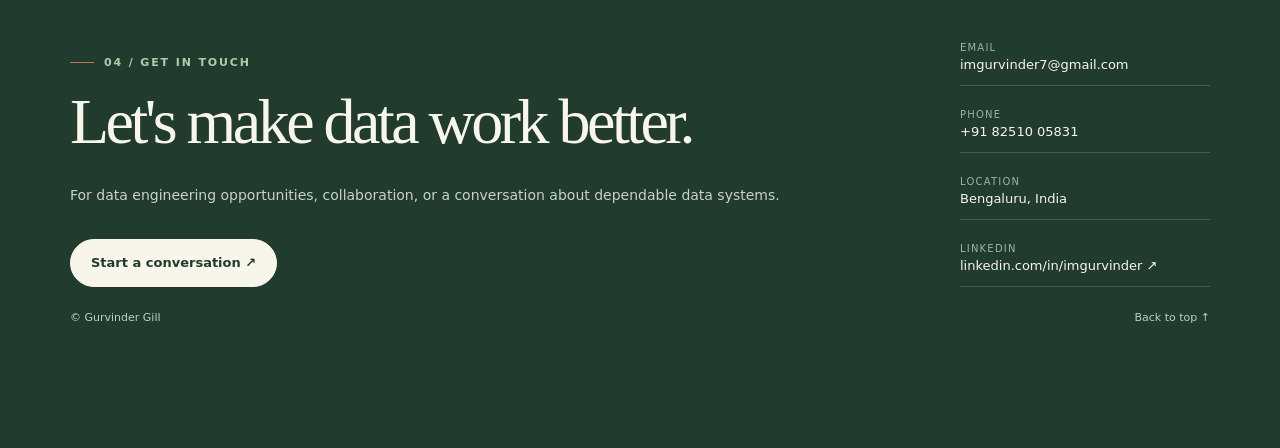
==== commit a2dd5e3a: "Tighten portfolio hero layout" ====
--- a/index.html
+++ b/index.html
@@ -14,6 +14,7 @@
 @media(prefers-reduced-motion:reduce){html{scroll-behavior:auto}.button{transition:none}}
 
 .stack-highlights{display:flex;gap:8px;flex-wrap:wrap;align-items:center;margin-top:23px}.stack-highlights strong{width:100%;margin-bottom:2px;color:#637668;font-size:10px;letter-spacing:.14em;text-transform:uppercase}.stack-highlights span{padding:8px 11px;border:1px solid #cedbcc;border-radius:100px;background:#eef2e8;color:#294d37;font-size:11px;font-weight:760}.hero-art{min-height:430px}.stack-visual{position:relative;width:min(100%,410px);padding:28px;border:1px solid #4c6d58;border-radius:27px;background:radial-gradient(circle at 85% 15%,#47684b 0,#213b2f 45%,#172f26 100%);box-shadow:0 30px 70px #1b3d2d30;color:#f7f9ed;overflow:hidden}.stack-visual:after{content:"";position:absolute;width:210px;height:210px;top:-115px;right:-85px;border:1px solid #ffffff32;border-radius:50%;box-shadow:0 0 0 32px #ffffff08,0 0 0 65px #ffffff08}.visual-header{display:flex;justify-content:space-between;gap:12px;align-items:center;padding-bottom:22px;border-bottom:1px solid #ffffff2b}.visual-header b{font-size:12px;letter-spacing:.02em}.visual-header span{color:#c7e6b9;font:10px ui-monospace,Consolas,monospace}.flow{display:grid;gap:9px;padding:19px 0}.flow-node{display:flex;align-items:center;gap:13px;padding:12px;border:1px solid #ffffff2a;border-radius:13px;background:#ffffff10}.flow-node .node-icon{display:grid;place-items:center;flex:none;width:31px;height:31px;border-radius:8px;background:#d4e9b8;color:#183b28;font-size:16px}.flow-node small{display:block;color:#b6cbb8;font-size:10px}.flow-node strong{display:block;margin-top:2px;font-size:13px}.flow-arrow{padding-left:26px;color:#b9dc9e;font:11px ui-monospace,Consolas,monospace}.visual-footer{display:flex;justify-content:space-between;align-items:center;gap:8px;padding-top:14px;border-top:1px solid #ffffff2b;color:#c8d8c7;font-size:11px}.visual-footer b{color:#dcf4ba;font-weight:700}
+@media(min-width:701px){.hero{min-height:580px;padding-top:56px;padding-bottom:70px}h1{font-size:clamp(54px,5.8vw,80px)}}
 @media(max-width:700px){.hero-art{min-height:0;transform:none;margin:34px 0 0}.stack-visual{width:100%;padding:21px}.hero-foot{margin-top:24px}.hero{padding-bottom:65px}}
 @media(max-width:400px){.hero-art{margin:28px 0 0}}
 </style>
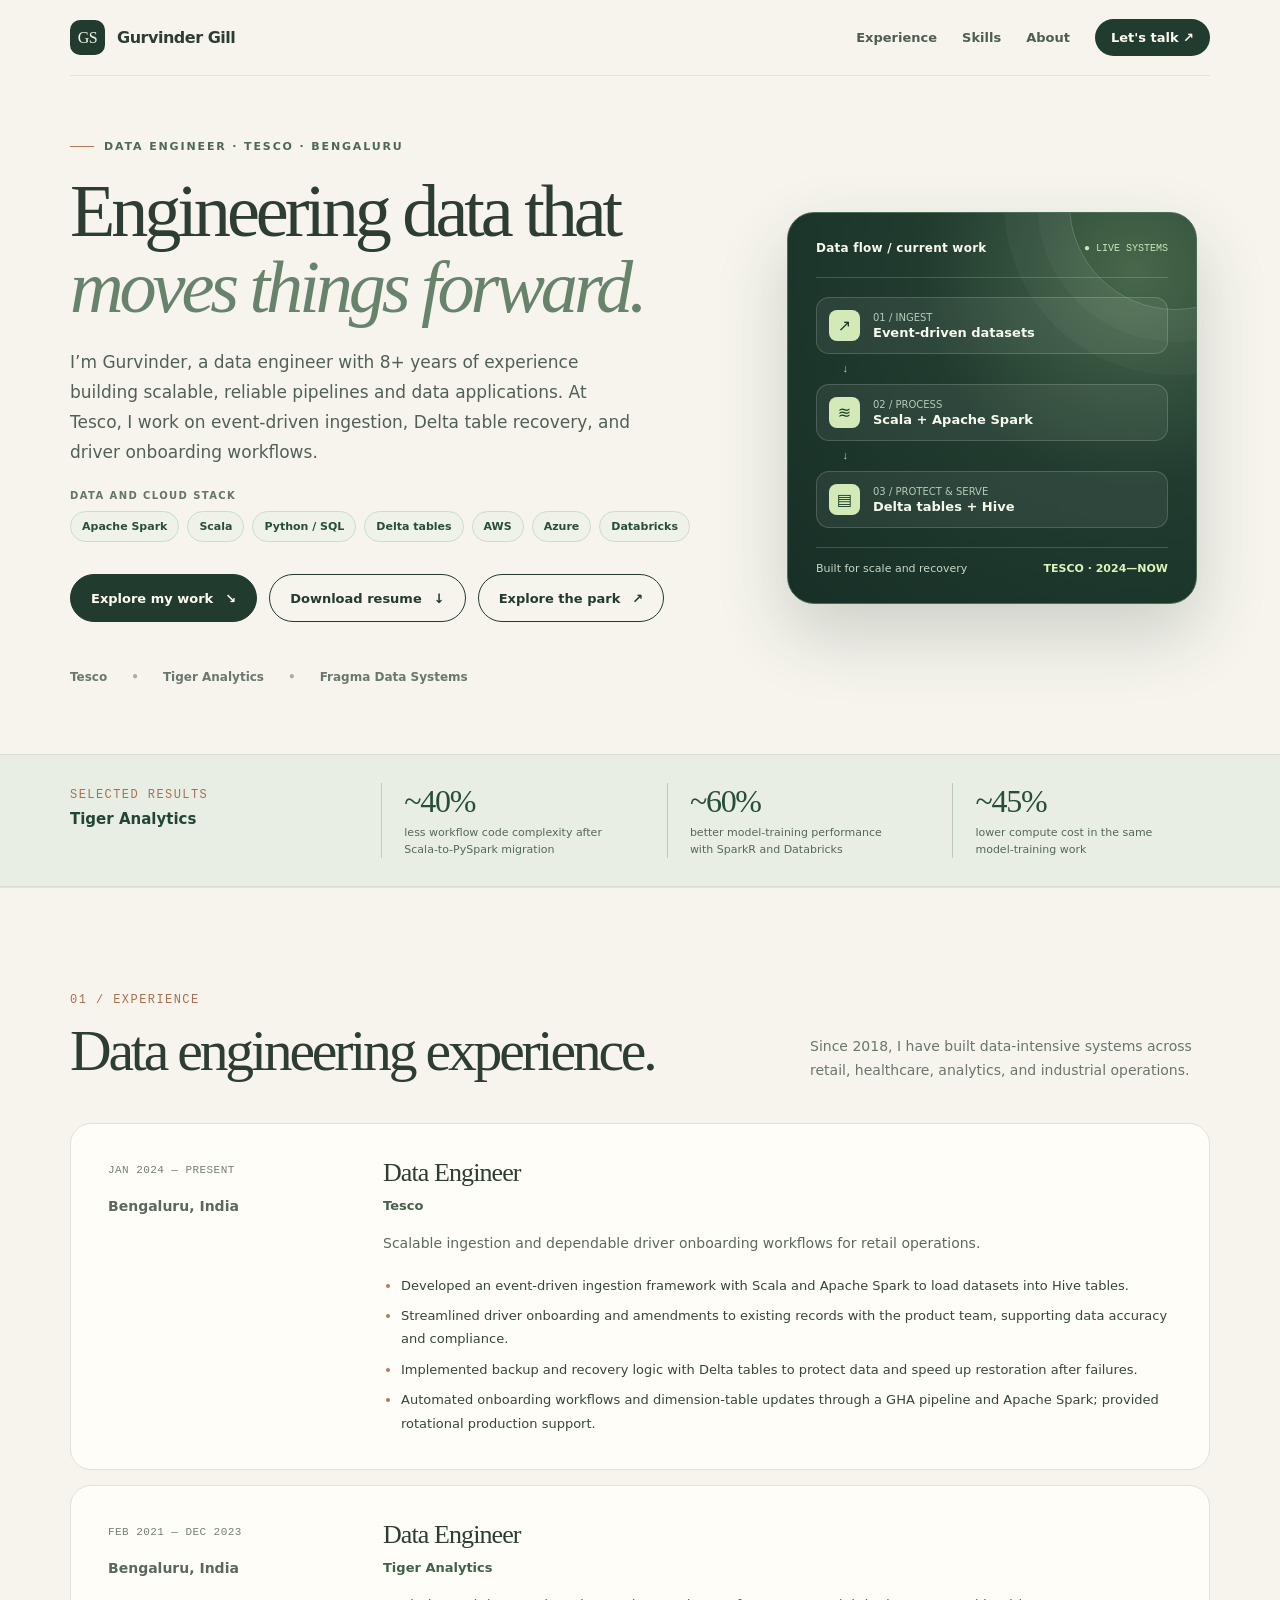
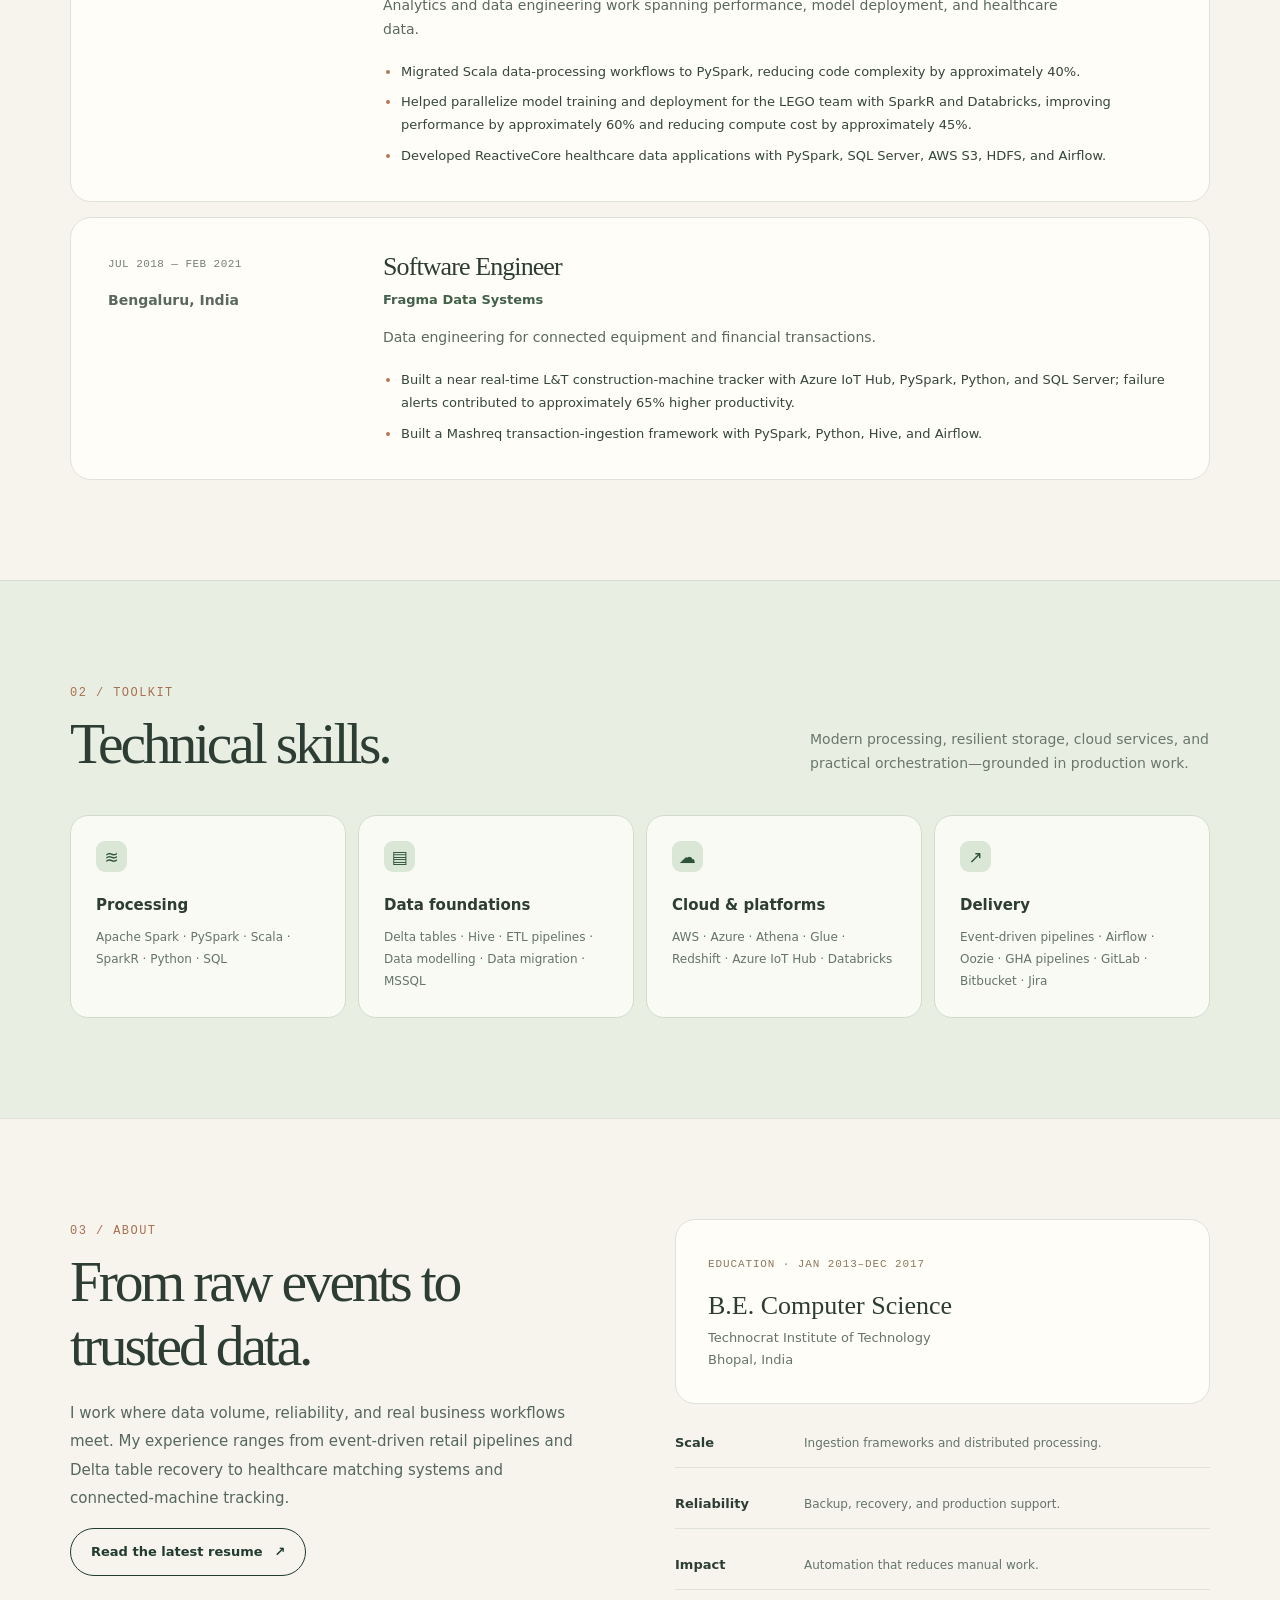
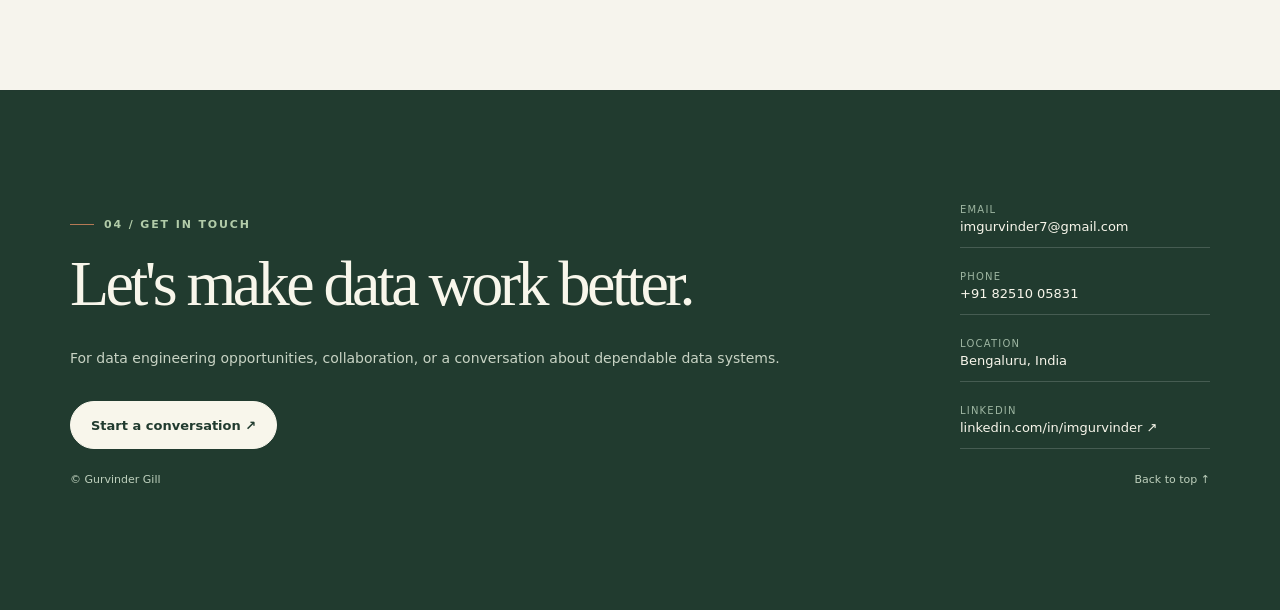
==== commit 17865d46: "Improve data engineer screening clarity" ====
--- a/index.html
+++ b/index.html
@@ -4,8 +4,14 @@
 <meta charset="utf-8">
 <meta name="viewport" content="width=device-width,initial-scale=1">
 <meta name="theme-color" content="#f6f4ed">
-<meta name="description" content="Gurvinder Gill is a data engineer in Bengaluru building dependable data systems. Explore experience, skills and selected work.">
-<title>Gurvinder Gill — Data Engineer</title>
+<meta name="description" content="Gurvinder Gill is a Bengaluru data engineer with 8+ years of experience at Tesco, Tiger Analytics and Fragma. Apache Spark, Scala, Python, SQL, Delta tables, AWS and Azure.">
+<title>Gurvinder Gill | Data Engineer | 8+ Years | Spark, AWS, Azure</title>
+<link rel="canonical" href="https://gs-gill.github.io/gurvinder-interactive-resume/">
+<meta property="og:type" content="profile">
+<meta property="og:title" content="Gurvinder Gill | Data Engineer">
+<meta property="og:description" content="8+ years building data engineering systems with Spark, Scala, Python, SQL, AWS and Azure.">
+<meta property="og:url" content="https://gs-gill.github.io/gurvinder-interactive-resume/">
+<script type="application/ld+json">{"@context":"https://schema.org","@type":"Person","name":"Gurvinder Gill","jobTitle":"Data Engineer","description":"Data engineer with more than eight years of experience building data-intensive applications and pipelines.","address":{"@type":"PostalAddress","addressLocality":"Bengaluru","addressCountry":"IN"},"email":"mailto:imgurvinder7@gmail.com","sameAs":["https://www.linkedin.com/in/imgurvinder/"],"worksFor":{"@type":"Organization","name":"Tesco"},"knowsAbout":["Apache Spark","PySpark","Scala","Python","SQL","Delta tables","Hive","AWS","Azure","Databricks","Airflow","Data engineering"]}</script>
 <style>
 :root{--ink:#213b2f;--text:#2d3d34;--muted:#627366;--cream:#f6f4ed;--line:#dfe3d7;--accent:#b57955}*{box-sizing:border-box}html{scroll-behavior:smooth}body{margin:0;background:var(--cream);color:var(--text);font-family:Inter,ui-sans-serif,system-ui,-apple-system,"Segoe UI",sans-serif}a{color:inherit;text-decoration:none}a:focus-visible{outline:3px solid var(--accent);outline-offset:4px}.shell{width:min(1140px,calc(100% - 48px));margin:auto}.nav{display:flex;align-items:center;justify-content:space-between;gap:22px;min-height:76px;border-bottom:1px solid #20312a18}.brand{display:flex;align-items:center;gap:12px;font-weight:750;letter-spacing:-.03em;white-space:nowrap}.brand-mark{display:grid;place-items:center;width:35px;height:35px;border-radius:10px;background:var(--ink);color:#f8f4ea;font:16px Georgia,serif}.nav-links{display:flex;align-items:center;gap:25px}.nav-links a{color:#4c5e52;font-size:13px;font-weight:650}.nav-links a:hover{color:var(--accent)}.nav-links .nav-contact{padding:11px 16px;border-radius:100px;background:var(--ink);color:#fffaf0}.nav-links .nav-contact:hover{background:#385d46;color:#fffaf0}.hero{display:grid;grid-template-columns:1.2fr .8fr;align-items:center;gap:50px;min-height:640px;padding:88px 0 100px}.eyeline{display:inline-flex;align-items:center;gap:10px;color:#4d6854;font-size:11px;font-weight:800;letter-spacing:.17em;text-transform:uppercase}.eyeline:before{content:"";width:24px;height:1px;background:var(--accent)}h1,h2{font-family:Georgia,"Times New Roman",serif;font-weight:400;letter-spacing:-.055em}h1{max-width:800px;margin:21px 0 23px;font-size:clamp(56px,6.4vw,94px);line-height:1.02}h1 em{color:#68836b;font-weight:400}.hero-copy{max-width:570px;margin:0;color:#516057;font-size:17px;line-height:1.75}.actions{display:flex;align-items:center;gap:12px;flex-wrap:wrap;margin-top:32px}.button{display:inline-flex;align-items:center;justify-content:center;gap:12px;min-height:48px;padding:13px 20px;border:1px solid var(--ink);border-radius:100px;font-size:13px;font-weight:750;transition:transform .2s,background .2s}.button:hover{transform:translateY(-2px)}.button.primary{background:var(--ink);color:#fffaf0}.button.primary:hover{background:#385d46}.button.secondary{background:transparent;color:var(--ink)}.button.secondary:hover{background:#e6e9db}.hero-art{position:relative;min-height:430px;display:grid;place-items:center}.orbit{position:absolute;width:365px;aspect-ratio:1;border:1px solid #b7c6ac;border-radius:50%}.orbit:before,.orbit:after{content:"";position:absolute;inset:33px;border:1px solid #b7c6ac;border-radius:50%}.orbit:after{inset:94px}.art-core{position:relative;display:grid;place-items:center;width:160px;height:160px;border-radius:50%;background:var(--ink);color:#f7f3e8;font:48px Georgia,serif;box-shadow:0 24px 65px #203b3033}.art-chip{position:absolute;padding:13px 17px;border:1px solid #d9dfd1;border-radius:14px;background:#fffdf7;box-shadow:0 12px 32px #203b3012;font-size:12px;font-weight:750}.art-chip small{display:block;margin-bottom:4px;color:#7b8b7e;font-size:10px;font-weight:700;letter-spacing:.12em;text-transform:uppercase}.art-chip.one{top:42px;right:10px}.art-chip.two{bottom:70px;left:0}.art-chip.three{bottom:32px;right:36px}.hero-foot{display:flex;gap:24px;align-items:center;margin-top:48px;color:#69786d;font-size:12px;font-weight:650}.hero-foot span+span:before{content:"•";margin-right:24px;color:#aaaf9e}.section{padding:100px 0;border-top:1px solid #20312a18;scroll-margin-top:20px}.section-head{display:flex;justify-content:space-between;align-items:end;gap:28px;margin-bottom:40px}.section-num{color:#a87051;font:12px ui-monospace,Consolas,monospace;letter-spacing:.12em}h2{margin:12px 0 0;font-size:clamp(38px,4.5vw,61px);line-height:1.1}.section-head p{max-width:400px;margin:0;color:#68766c;font-size:14px;line-height:1.7}.work-list{display:grid;gap:15px}.work-card{display:grid;grid-template-columns:235px 1fr;gap:40px;padding:34px 37px;border:1px solid var(--line);border-radius:21px;background:#fffdf8}.work-date{color:#738075;font:11px ui-monospace,Consolas,monospace;letter-spacing:.04em;text-transform:uppercase}.work-card h3{margin:0 0 7px;font:400 26px Georgia,serif;letter-spacing:-.035em}.work-company{color:#426149;font-size:13px;font-weight:750}.work-card p{max-width:700px;margin:18px 0;color:#5a695f;font-size:14px;line-height:1.7}.work-card ul{margin:0;padding-left:18px;color:#34463a;font-size:13px;line-height:1.8}.work-card li+li{margin-top:7px}.work-card li::marker{color:var(--accent)}.skills-section{background:#e9eee2}.skills-grid{display:grid;grid-template-columns:repeat(4,1fr);gap:12px}.skill-card{min-height:190px;padding:25px;border:1px solid #d2dccd;border-radius:18px;background:#f9faf4}.skill-icon{display:grid;place-items:center;width:31px;height:31px;margin-bottom:24px;border-radius:9px;background:#dbe7d6;color:#2c5237;font-size:17px}.skill-card h3{margin:0 0 13px;font-size:15px}.skill-card p{margin:0;color:#657469;font-size:12px;line-height:1.8}.about-grid{display:grid;grid-template-columns:1fr 1fr;gap:70px}.about-grid h2{margin-bottom:22px}.about-copy{max-width:520px;color:#56675c;font-size:15px;line-height:1.9}.edu-box{padding:32px;border:1px solid var(--line);border-radius:20px;background:#fffdf8}.edu-box small{color:#8d785f;font:11px ui-monospace,Consolas,monospace;letter-spacing:.08em;text-transform:uppercase}.edu-box h3{margin:20px 0 6px;font:400 26px Georgia,serif}.edu-box p{margin:0;color:#657469;font-size:13px;line-height:1.7}.values{display:grid;gap:12px;margin-top:15px}.value{display:flex;gap:14px;align-items:baseline;padding:15px 0;border-bottom:1px solid var(--line)}.value b{min-width:115px;font-size:13px}.value span{color:#657469;font-size:12px;line-height:1.5}.contact-section{background:var(--ink);color:#f8f6eb}.contact-layout{display:flex;justify-content:space-between;align-items:end;gap:35px}.contact-section .eyeline{color:#b2cca9}.contact-title{max-width:690px;margin:18px 0 28px;font-size:clamp(43px,5vw,70px);line-height:1.08}.contact-section p{color:#c8d3c4;font-size:14px;line-height:1.7}.contact-section .button{background:#f8f6eb;color:var(--ink);border-color:#f8f6eb;margin-top:17px}.contact-methods{display:grid;gap:10px;min-width:250px}.contact-methods a,.contact-methods span{display:block;padding:13px 0;border-bottom:1px solid #ffffff2b;font-size:13px}.contact-methods small{display:block;margin-bottom:4px;color:#9db5a1;font-size:10px;text-transform:uppercase;letter-spacing:.12em}.contact-methods a:hover{text-decoration:underline}.footer{display:flex;justify-content:space-between;gap:15px;padding:24px 0;color:#bed0bd;font-size:11px}
 @media(max-width:900px){.nav-links{gap:14px}.hero{grid-template-columns:1fr .65fr;gap:20px;min-height:570px}.hero-art{transform:scale(.8)}.skills-grid{grid-template-columns:repeat(2,1fr)}.work-card{grid-template-columns:170px 1fr;gap:20px}.about-grid{gap:35px}}
@@ -17,14 +23,18 @@
 @media(min-width:701px){.hero{min-height:580px;padding-top:56px;padding-bottom:70px}h1{font-size:clamp(54px,5.8vw,80px)}}
 @media(max-width:700px){.hero-art{min-height:0;transform:none;margin:34px 0 0}.stack-visual{width:100%;padding:21px}.hero-foot{margin-top:24px}.hero{padding-bottom:65px}}
 @media(max-width:400px){.hero-art{margin:28px 0 0}}
+
+.impact-strip{padding:28px 0;background:#e8eee4;border-top:1px solid #d7e0d4;border-bottom:1px solid #d7e0d4}.impact-grid{display:grid;grid-template-columns:1.1fr repeat(3,1fr);gap:28px;align-items:start}.impact-label strong{display:block;margin-top:8px;color:#234536;font-size:15px}.impact-grid>div:not(:first-child){border-left:1px solid #bdcdbd;padding-left:22px}.impact-grid b{display:block;color:#264e38;font:400 32px Georgia,serif;letter-spacing:-.04em}.impact-grid span:not(.section-num){display:block;max-width:210px;margin-top:5px;color:#53685a;font-size:11px;line-height:1.5}@media(max-width:760px){.impact-grid{grid-template-columns:repeat(2,1fr);gap:23px}.impact-grid>div:not(:first-child){border-left:0;padding-left:0}.impact-grid>div:nth-child(odd){border-left:1px solid #bdcdbd;padding-left:18px}}@media(max-width:450px){.impact-grid{grid-template-columns:1fr;gap:17px}.impact-grid>div:nth-child(odd){border-left:0;padding-left:0}.impact-grid>div:not(:first-child){padding-top:12px;border-top:1px solid #cbd9ca}}
+@media(max-width:700px){.stack-highlights span{font-size:10px;padding:7px 9px}}
 </style>
 </head>
 <body>
 <div class="shell"><nav class="nav" aria-label="Main navigation"><a class="brand" href="#top"><span class="brand-mark">GS</span><span>Gurvinder Gill</span></a><div class="nav-links"><a href="#experience">Experience</a><a href="#skills">Skills</a><a href="#about">About</a><a class="nav-contact" href="#contact">Let's talk ↗</a></div></nav>
-<main><section class="hero" id="top"><div><span class="eyeline">Data engineer · Tesco · Bengaluru</span><h1>Engineering data that <em>moves things forward.</em></h1><p class="hero-copy">I’m Gurvinder, a data engineer with 7+ years of experience building scalable, reliable data applications. At Tesco, I work on event-driven ingestion and driver onboarding workflows.</p><div class="stack-highlights" aria-label="Featured technologies"><strong>Current stack</strong><span>Apache Spark</span><span>Scala</span><span>Delta tables</span><span>Event-driven pipelines</span><span>Hive</span></div><div class="actions"><a class="button primary" href="#experience">Explore my work <span aria-hidden="true">↘</span></a><a class="button secondary" href="gurvinder-resume-2026-1.pdf" download>Download résumé <span aria-hidden="true">↓</span></a><a class="button secondary" href="park.html">Explore the park <span aria-hidden="true">↗</span></a></div><div class="hero-foot"><span>Tesco</span><span>Tiger Analytics</span><span>Fragma Data Systems</span></div></div><div class="hero-art" aria-hidden="true"><div class="stack-visual"><div class="visual-header"><b>Data flow / current work</b><span>● LIVE SYSTEMS</span></div><div class="flow"><div class="flow-node"><span class="node-icon">↗</span><div><small>01 / INGEST</small><strong>Event-driven datasets</strong></div></div><div class="flow-arrow">↓</div><div class="flow-node"><span class="node-icon">≋</span><div><small>02 / PROCESS</small><strong>Scala + Apache Spark</strong></div></div><div class="flow-arrow">↓</div><div class="flow-node"><span class="node-icon">▤</span><div><small>03 / PROTECT & SERVE</small><strong>Delta tables + Hive</strong></div></div></div><div class="visual-footer"><span>Built for scale and recovery</span><b>TESCO · 2024—NOW</b></div></div></div></section></div>
-<section class="section" id="experience"><div class="shell"><div class="section-head"><div><span class="section-num">01 / EXPERIENCE</span><h2>Work in motion.</h2></div><p>Seven-plus years building data-intensive systems across retail, healthcare, analytics, and industrial operations.</p></div><div class="work-list"><article class="work-card"><div><span class="work-date">Jan 2024 — Present</span><p class="work-company">Bengaluru, India</p></div><div><h3>Data Engineer</h3><span class="work-company">Tesco</span><p>Scalable ingestion and dependable driver onboarding workflows for retail operations.</p><ul><li>Developed an event-driven ingestion framework with Scala and Apache Spark to load datasets into Hive tables.</li><li>Streamlined driver onboarding and amendments to existing records with the product team, supporting data accuracy and compliance.</li><li>Implemented backup and recovery logic with Delta tables to protect data and speed up restoration after failures.</li><li>Automated onboarding workflows and dimension-table updates through a GHA pipeline and Apache Spark; provided rotational production support.</li></ul></div></article><article class="work-card"><div><span class="work-date">Feb 2021 — Dec 2023</span><p class="work-company">Bengaluru, India</p></div><div><h3>Data Engineer</h3><span class="work-company">Tiger Analytics</span><p>Analytics and data engineering work spanning performance, model deployment, and healthcare data.</p><ul><li>Migrated Scala data-processing workflows to PySpark, reducing code complexity by approximately 40%.</li><li>Helped parallelize model training and deployment for the LEGO team with SparkR and Databricks, improving performance by approximately 60% and reducing compute cost by approximately 45%.</li><li>Developed ReactiveCore healthcare data applications with PySpark, SQL Server, AWS S3, HDFS, and Airflow.</li></ul></div></article><article class="work-card"><div><span class="work-date">Jul 2018 — Feb 2021</span><p class="work-company">Bengaluru, India</p></div><div><h3>Software Engineer</h3><span class="work-company">Fragma Data Systems</span><p>Data engineering for connected equipment and financial transactions.</p><ul><li>Built a near real-time L&amp;T construction-machine tracker with Azure IoT Hub, PySpark, Python, and SQL Server; failure alerts contributed to approximately 65% higher productivity.</li><li>Built a Mashreq transaction-ingestion framework with PySpark, Python, Hive, and Airflow.</li></ul></div></article></div></div></section>
-<section class="section skills-section" id="skills"><div class="shell"><div class="section-head"><div><span class="section-num">02 / TOOLKIT</span><h2>Built with the right tools.</h2></div><p>Modern processing, resilient storage, cloud services, and practical orchestration—grounded in production work.</p></div><div class="skills-grid"><article class="skill-card"><div class="skill-icon">≋</div><h3>Processing</h3><p>Apache Spark · PySpark · Scala · SparkR · Python · SQL</p></article><article class="skill-card"><div class="skill-icon">▤</div><h3>Data foundations</h3><p>Delta tables · Hive · ETL pipelines · Data modelling · Data migration · MSSQL</p></article><article class="skill-card"><div class="skill-icon">☁</div><h3>Cloud & platforms</h3><p>AWS · Azure · Athena · Glue · Redshift · Azure IoT Hub · Databricks</p></article><article class="skill-card"><div class="skill-icon">↗</div><h3>Delivery</h3><p>Event-driven pipelines · Airflow · Oozie · GHA pipelines · GitLab · Bitbucket · Jira</p></article></div></div></section>
-<section class="section" id="about"><div class="shell about-grid"><div><span class="section-num">03 / ABOUT</span><h2>From raw events to trusted data.</h2><p class="about-copy">I work where data volume, reliability, and real business workflows meet. My experience ranges from event-driven retail pipelines and Delta table recovery to healthcare matching systems and connected-machine tracking.</p><a class="button secondary" href="gurvinder-resume-2026-1.pdf" download>Read the latest résumé <span aria-hidden="true">↗</span></a></div><div><div class="edu-box"><small>Education · Jan 2013–Dec 2017</small><h3>B.E. Computer Science</h3><p>Technocrat Institute of Technology<br>Bhopal, India</p></div><div class="values"><div class="value"><b>Scale</b><span>Ingestion frameworks and distributed processing.</span></div><div class="value"><b>Reliability</b><span>Backup, recovery, and production support.</span></div><div class="value"><b>Impact</b><span>Automation that reduces manual work.</span></div></div></div></div></section>
+<main><section class="hero" id="top"><div><span class="eyeline">Data engineer · Tesco · Bengaluru</span><h1>Engineering data that <em>moves things forward.</em></h1><p class="hero-copy">I’m Gurvinder, a data engineer with 8+ years of experience building scalable, reliable pipelines and data applications. At Tesco, I work on event-driven ingestion, Delta table recovery, and driver onboarding workflows.</p><div class="stack-highlights" aria-label="Featured data and cloud technologies"><strong>Data and cloud stack</strong><span>Apache Spark</span><span>Scala</span><span>Python / SQL</span><span>Delta tables</span><span>AWS</span><span>Azure</span><span>Databricks</span></div><div class="actions"><a class="button primary" href="#experience">Explore my work <span aria-hidden="true">↘</span></a><a class="button secondary" href="gurvinder-resume-2026-1.pdf" download>Download resume <span aria-hidden="true">↓</span></a><a class="button secondary" href="park.html">Explore the park <span aria-hidden="true">↗</span></a></div><div class="hero-foot"><span>Tesco</span><span>Tiger Analytics</span><span>Fragma Data Systems</span></div></div><div class="hero-art" aria-hidden="true"><div class="stack-visual"><div class="visual-header"><b>Data flow / current work</b><span>● LIVE SYSTEMS</span></div><div class="flow"><div class="flow-node"><span class="node-icon">↗</span><div><small>01 / INGEST</small><strong>Event-driven datasets</strong></div></div><div class="flow-arrow">↓</div><div class="flow-node"><span class="node-icon">≋</span><div><small>02 / PROCESS</small><strong>Scala + Apache Spark</strong></div></div><div class="flow-arrow">↓</div><div class="flow-node"><span class="node-icon">▤</span><div><small>03 / PROTECT & SERVE</small><strong>Delta tables + Hive</strong></div></div></div><div class="visual-footer"><span>Built for scale and recovery</span><b>TESCO · 2024—NOW</b></div></div></div></section></div>
+<section class="impact-strip" aria-label="Selected results from Tiger Analytics"><div class="shell impact-grid"><div class="impact-label"><span class="section-num">SELECTED RESULTS</span><strong>Tiger Analytics</strong></div><div><b>~40%</b><span>less workflow code complexity after Scala-to-PySpark migration</span></div><div><b>~60%</b><span>better model-training performance with SparkR and Databricks</span></div><div><b>~45%</b><span>lower compute cost in the same model-training work</span></div></div></section>
+<section class="section" id="experience"><div class="shell"><div class="section-head"><div><span class="section-num">01 / EXPERIENCE</span><h2>Data engineering experience.</h2></div><p>Since 2018, I have built data-intensive systems across retail, healthcare, analytics, and industrial operations.</p></div><div class="work-list"><article class="work-card"><div><span class="work-date">Jan 2024 — Present</span><p class="work-company">Bengaluru, India</p></div><div><h3>Data Engineer</h3><span class="work-company">Tesco</span><p>Scalable ingestion and dependable driver onboarding workflows for retail operations.</p><ul><li>Developed an event-driven ingestion framework with Scala and Apache Spark to load datasets into Hive tables.</li><li>Streamlined driver onboarding and amendments to existing records with the product team, supporting data accuracy and compliance.</li><li>Implemented backup and recovery logic with Delta tables to protect data and speed up restoration after failures.</li><li>Automated onboarding workflows and dimension-table updates through a GHA pipeline and Apache Spark; provided rotational production support.</li></ul></div></article><article class="work-card"><div><span class="work-date">Feb 2021 — Dec 2023</span><p class="work-company">Bengaluru, India</p></div><div><h3>Data Engineer</h3><span class="work-company">Tiger Analytics</span><p>Analytics and data engineering work spanning performance, model deployment, and healthcare data.</p><ul><li>Migrated Scala data-processing workflows to PySpark, reducing code complexity by approximately 40%.</li><li>Helped parallelize model training and deployment for the LEGO team with SparkR and Databricks, improving performance by approximately 60% and reducing compute cost by approximately 45%.</li><li>Developed ReactiveCore healthcare data applications with PySpark, SQL Server, AWS S3, HDFS, and Airflow.</li></ul></div></article><article class="work-card"><div><span class="work-date">Jul 2018 — Feb 2021</span><p class="work-company">Bengaluru, India</p></div><div><h3>Software Engineer</h3><span class="work-company">Fragma Data Systems</span><p>Data engineering for connected equipment and financial transactions.</p><ul><li>Built a near real-time L&amp;T construction-machine tracker with Azure IoT Hub, PySpark, Python, and SQL Server; failure alerts contributed to approximately 65% higher productivity.</li><li>Built a Mashreq transaction-ingestion framework with PySpark, Python, Hive, and Airflow.</li></ul></div></article></div></div></section>
+<section class="section skills-section" id="skills"><div class="shell"><div class="section-head"><div><span class="section-num">02 / TOOLKIT</span><h2>Technical skills.</h2></div><p>Modern processing, resilient storage, cloud services, and practical orchestration—grounded in production work.</p></div><div class="skills-grid"><article class="skill-card"><div class="skill-icon">≋</div><h3>Processing</h3><p>Apache Spark · PySpark · Scala · SparkR · Python · SQL</p></article><article class="skill-card"><div class="skill-icon">▤</div><h3>Data foundations</h3><p>Delta tables · Hive · ETL pipelines · Data modelling · Data migration · MSSQL</p></article><article class="skill-card"><div class="skill-icon">☁</div><h3>Cloud & platforms</h3><p>AWS · Azure · Athena · Glue · Redshift · Azure IoT Hub · Databricks</p></article><article class="skill-card"><div class="skill-icon">↗</div><h3>Delivery</h3><p>Event-driven pipelines · Airflow · Oozie · GHA pipelines · GitLab · Bitbucket · Jira</p></article></div></div></section>
+<section class="section" id="about"><div class="shell about-grid"><div><span class="section-num">03 / ABOUT</span><h2>From raw events to trusted data.</h2><p class="about-copy">I work where data volume, reliability, and real business workflows meet. My experience ranges from event-driven retail pipelines and Delta table recovery to healthcare matching systems and connected-machine tracking.</p><a class="button secondary" href="gurvinder-resume-2026-1.pdf" download>Read the latest resume <span aria-hidden="true">↗</span></a></div><div><div class="edu-box"><small>Education · Jan 2013–Dec 2017</small><h3>B.E. Computer Science</h3><p>Technocrat Institute of Technology<br>Bhopal, India</p></div><div class="values"><div class="value"><b>Scale</b><span>Ingestion frameworks and distributed processing.</span></div><div class="value"><b>Reliability</b><span>Backup, recovery, and production support.</span></div><div class="value"><b>Impact</b><span>Automation that reduces manual work.</span></div></div></div></div></section>
 <section class="section contact-section" id="contact"><div class="shell"><div class="contact-layout"><div><span class="eyeline">04 / GET IN TOUCH</span><h2 class="contact-title">Let's make data work better.</h2><p>For data engineering opportunities, collaboration, or a conversation about dependable data systems.</p><a class="button" href="mailto:imgurvinder7@gmail.com">Start a conversation ↗</a></div><div class="contact-methods"><a href="mailto:imgurvinder7@gmail.com"><small>Email</small>imgurvinder7@gmail.com</a><a href="tel:+918251005831"><small>Phone</small>+91 82510 05831</a><span><small>Location</small>Bengaluru, India</span><a href="https://www.linkedin.com/in/imgurvinder/"><small>LinkedIn</small>linkedin.com/in/imgurvinder ↗</a></div></div><div class="footer"><span>© Gurvinder Gill</span><a href="#top">Back to top ↑</a></div></div></section>
 </main>
 </body>
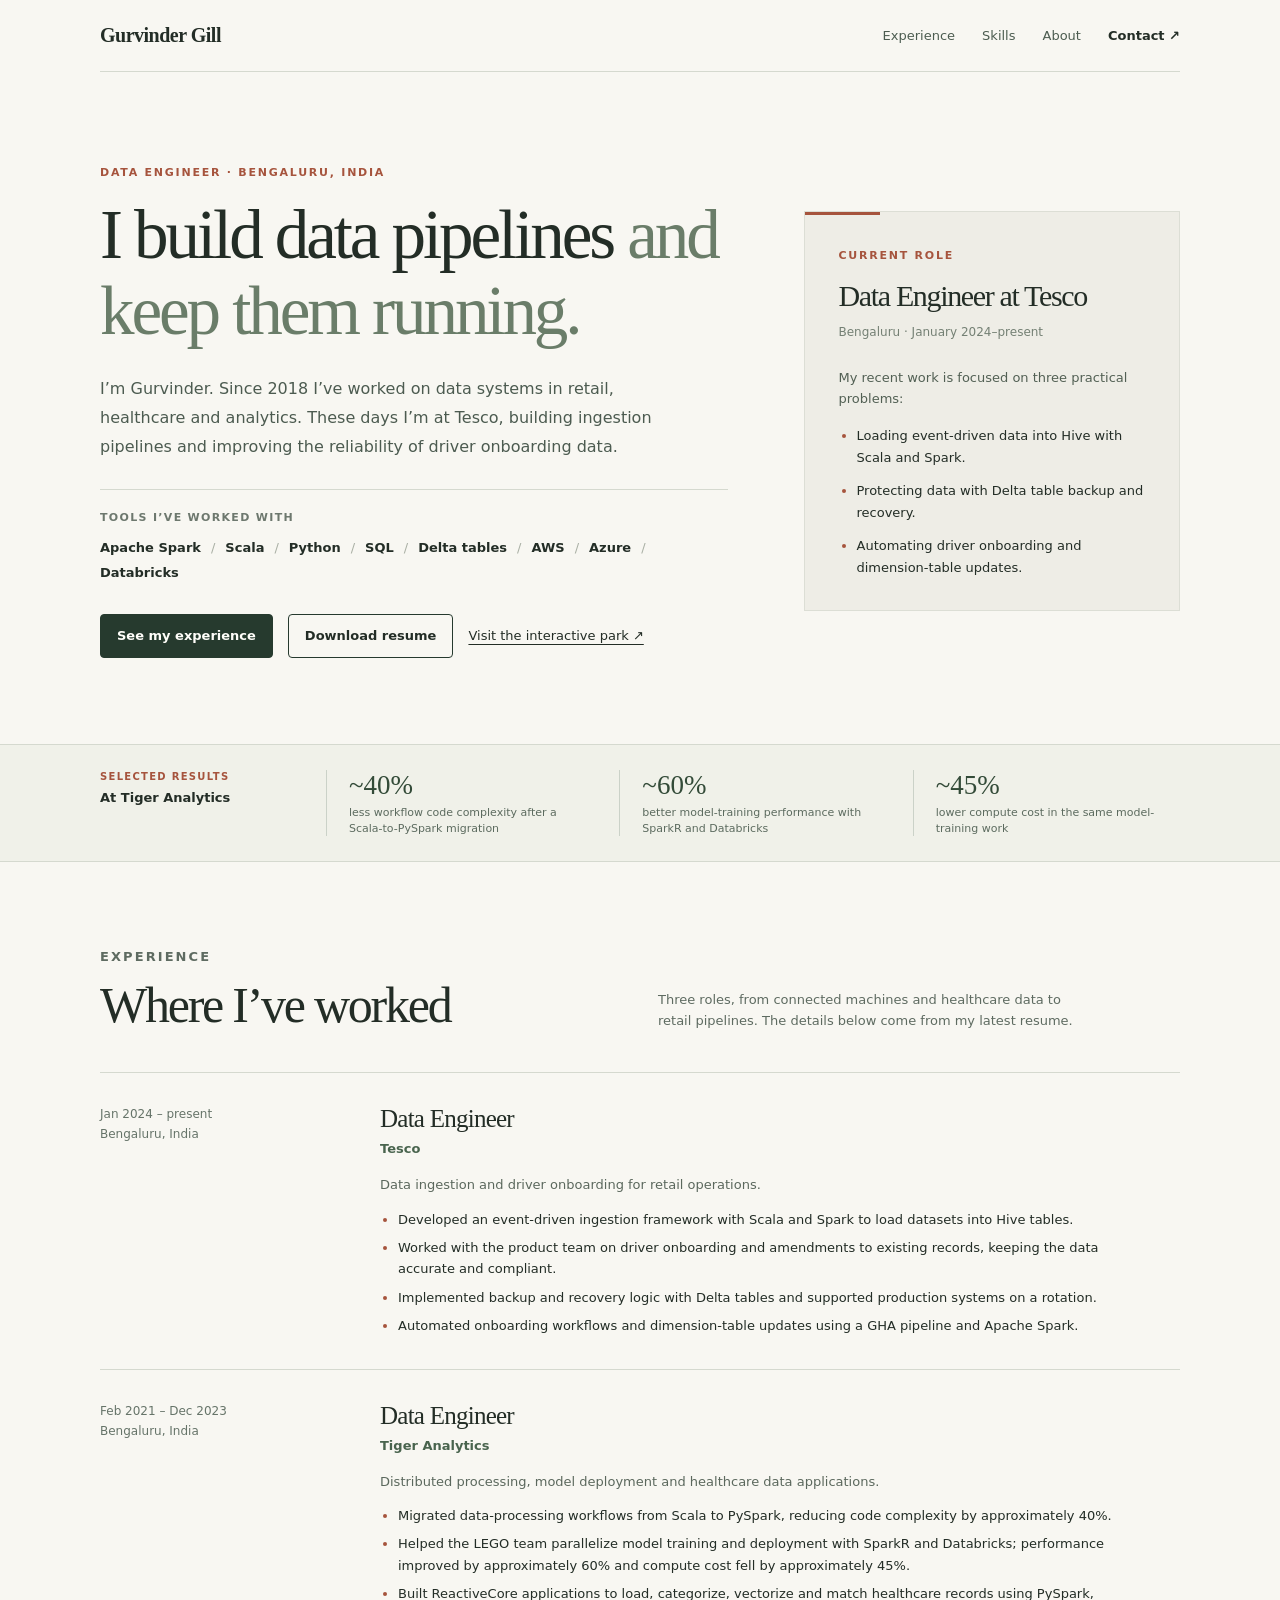
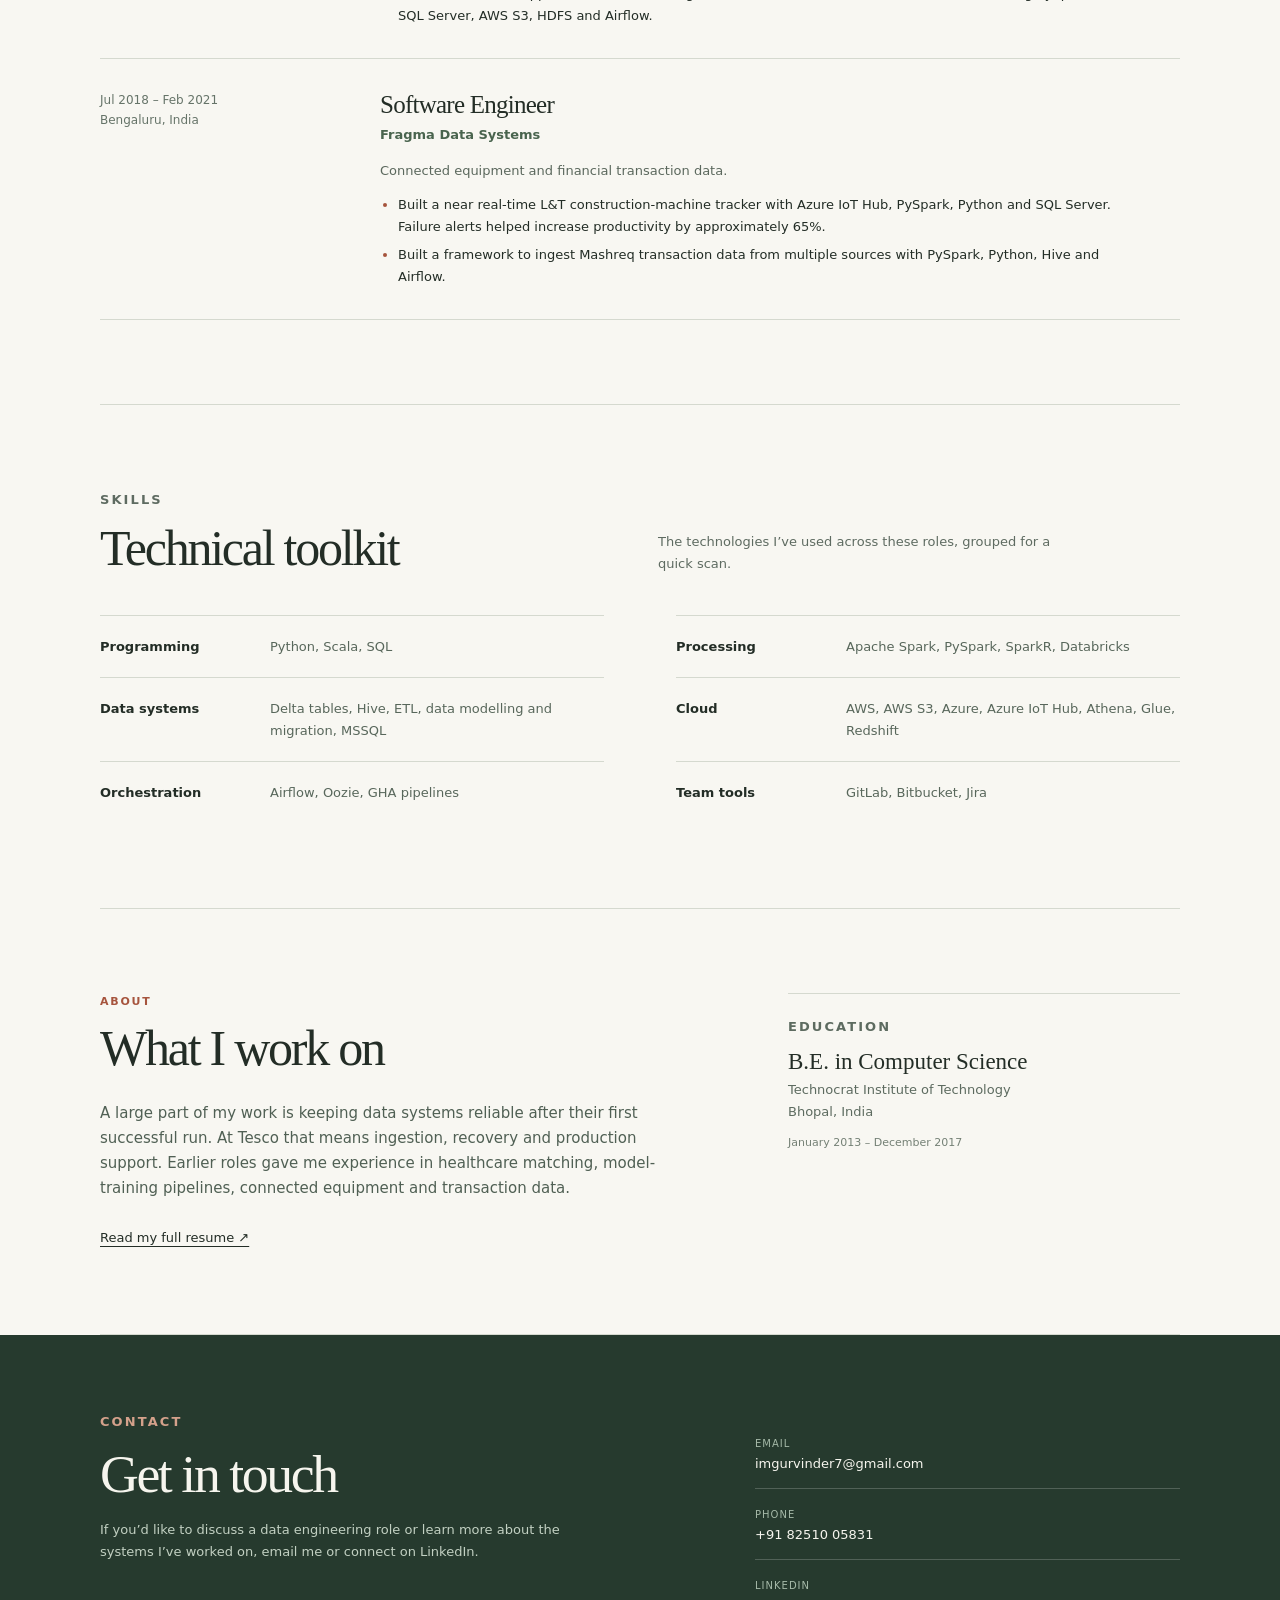
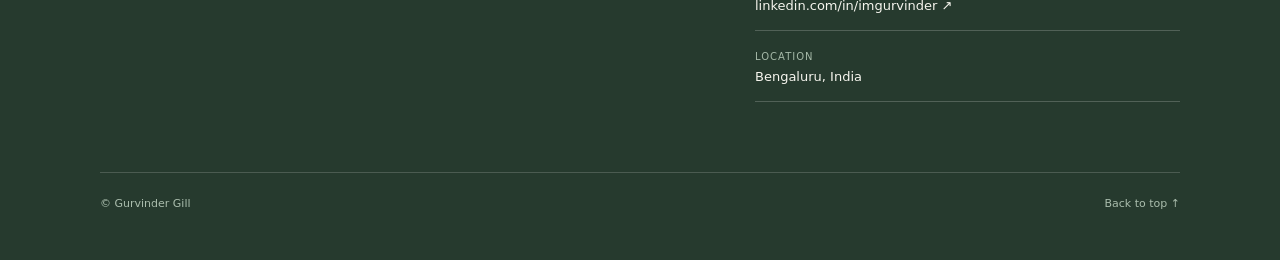
==== commit 4697e740: "Refine portfolio design and rename work stop" ====
--- a/index.html
+++ b/index.html
@@ -1,41 +1,77 @@
-<!doctype html>
-<html lang="en">
-<head>
-<meta charset="utf-8">
-<meta name="viewport" content="width=device-width,initial-scale=1">
-<meta name="theme-color" content="#f6f4ed">
-<meta name="description" content="Gurvinder Gill is a Bengaluru data engineer with 8+ years of experience at Tesco, Tiger Analytics and Fragma. Apache Spark, Scala, Python, SQL, Delta tables, AWS and Azure.">
-<title>Gurvinder Gill | Data Engineer | 8+ Years | Spark, AWS, Azure</title>
-<link rel="canonical" href="https://gs-gill.github.io/gurvinder-interactive-resume/">
-<meta property="og:type" content="profile">
-<meta property="og:title" content="Gurvinder Gill | Data Engineer">
-<meta property="og:description" content="8+ years building data engineering systems with Spark, Scala, Python, SQL, AWS and Azure.">
-<meta property="og:url" content="https://gs-gill.github.io/gurvinder-interactive-resume/">
-<script type="application/ld+json">{"@context":"https://schema.org","@type":"Person","name":"Gurvinder Gill","jobTitle":"Data Engineer","description":"Data engineer with more than eight years of experience building data-intensive applications and pipelines.","address":{"@type":"PostalAddress","addressLocality":"Bengaluru","addressCountry":"IN"},"email":"mailto:imgurvinder7@gmail.com","sameAs":["https://www.linkedin.com/in/imgurvinder/"],"worksFor":{"@type":"Organization","name":"Tesco"},"knowsAbout":["Apache Spark","PySpark","Scala","Python","SQL","Delta tables","Hive","AWS","Azure","Databricks","Airflow","Data engineering"]}</script>
-<style>
-:root{--ink:#213b2f;--text:#2d3d34;--muted:#627366;--cream:#f6f4ed;--line:#dfe3d7;--accent:#b57955}*{box-sizing:border-box}html{scroll-behavior:smooth}body{margin:0;background:var(--cream);color:var(--text);font-family:Inter,ui-sans-serif,system-ui,-apple-system,"Segoe UI",sans-serif}a{color:inherit;text-decoration:none}a:focus-visible{outline:3px solid var(--accent);outline-offset:4px}.shell{width:min(1140px,calc(100% - 48px));margin:auto}.nav{display:flex;align-items:center;justify-content:space-between;gap:22px;min-height:76px;border-bottom:1px solid #20312a18}.brand{display:flex;align-items:center;gap:12px;font-weight:750;letter-spacing:-.03em;white-space:nowrap}.brand-mark{display:grid;place-items:center;width:35px;height:35px;border-radius:10px;background:var(--ink);color:#f8f4ea;font:16px Georgia,serif}.nav-links{display:flex;align-items:center;gap:25px}.nav-links a{color:#4c5e52;font-size:13px;font-weight:650}.nav-links a:hover{color:var(--accent)}.nav-links .nav-contact{padding:11px 16px;border-radius:100px;background:var(--ink);color:#fffaf0}.nav-links .nav-contact:hover{background:#385d46;color:#fffaf0}.hero{display:grid;grid-template-columns:1.2fr .8fr;align-items:center;gap:50px;min-height:640px;padding:88px 0 100px}.eyeline{display:inline-flex;align-items:center;gap:10px;color:#4d6854;font-size:11px;font-weight:800;letter-spacing:.17em;text-transform:uppercase}.eyeline:before{content:"";width:24px;height:1px;background:var(--accent)}h1,h2{font-family:Georgia,"Times New Roman",serif;font-weight:400;letter-spacing:-.055em}h1{max-width:800px;margin:21px 0 23px;font-size:clamp(56px,6.4vw,94px);line-height:1.02}h1 em{color:#68836b;font-weight:400}.hero-copy{max-width:570px;margin:0;color:#516057;font-size:17px;line-height:1.75}.actions{display:flex;align-items:center;gap:12px;flex-wrap:wrap;margin-top:32px}.button{display:inline-flex;align-items:center;justify-content:center;gap:12px;min-height:48px;padding:13px 20px;border:1px solid var(--ink);border-radius:100px;font-size:13px;font-weight:750;transition:transform .2s,background .2s}.button:hover{transform:translateY(-2px)}.button.primary{background:var(--ink);color:#fffaf0}.button.primary:hover{background:#385d46}.button.secondary{background:transparent;color:var(--ink)}.button.secondary:hover{background:#e6e9db}.hero-art{position:relative;min-height:430px;display:grid;place-items:center}.orbit{position:absolute;width:365px;aspect-ratio:1;border:1px solid #b7c6ac;border-radius:50%}.orbit:before,.orbit:after{content:"";position:absolute;inset:33px;border:1px solid #b7c6ac;border-radius:50%}.orbit:after{inset:94px}.art-core{position:relative;display:grid;place-items:center;width:160px;height:160px;border-radius:50%;background:var(--ink);color:#f7f3e8;font:48px Georgia,serif;box-shadow:0 24px 65px #203b3033}.art-chip{position:absolute;padding:13px 17px;border:1px solid #d9dfd1;border-radius:14px;background:#fffdf7;box-shadow:0 12px 32px #203b3012;font-size:12px;font-weight:750}.art-chip small{display:block;margin-bottom:4px;color:#7b8b7e;font-size:10px;font-weight:700;letter-spacing:.12em;text-transform:uppercase}.art-chip.one{top:42px;right:10px}.art-chip.two{bottom:70px;left:0}.art-chip.three{bottom:32px;right:36px}.hero-foot{display:flex;gap:24px;align-items:center;margin-top:48px;color:#69786d;font-size:12px;font-weight:650}.hero-foot span+span:before{content:"•";margin-right:24px;color:#aaaf9e}.section{padding:100px 0;border-top:1px solid #20312a18;scroll-margin-top:20px}.section-head{display:flex;justify-content:space-between;align-items:end;gap:28px;margin-bottom:40px}.section-num{color:#a87051;font:12px ui-monospace,Consolas,monospace;letter-spacing:.12em}h2{margin:12px 0 0;font-size:clamp(38px,4.5vw,61px);line-height:1.1}.section-head p{max-width:400px;margin:0;color:#68766c;font-size:14px;line-height:1.7}.work-list{display:grid;gap:15px}.work-card{display:grid;grid-template-columns:235px 1fr;gap:40px;padding:34px 37px;border:1px solid var(--line);border-radius:21px;background:#fffdf8}.work-date{color:#738075;font:11px ui-monospace,Consolas,monospace;letter-spacing:.04em;text-transform:uppercase}.work-card h3{margin:0 0 7px;font:400 26px Georgia,serif;letter-spacing:-.035em}.work-company{color:#426149;font-size:13px;font-weight:750}.work-card p{max-width:700px;margin:18px 0;color:#5a695f;font-size:14px;line-height:1.7}.work-card ul{margin:0;padding-left:18px;color:#34463a;font-size:13px;line-height:1.8}.work-card li+li{margin-top:7px}.work-card li::marker{color:var(--accent)}.skills-section{background:#e9eee2}.skills-grid{display:grid;grid-template-columns:repeat(4,1fr);gap:12px}.skill-card{min-height:190px;padding:25px;border:1px solid #d2dccd;border-radius:18px;background:#f9faf4}.skill-icon{display:grid;place-items:center;width:31px;height:31px;margin-bottom:24px;border-radius:9px;background:#dbe7d6;color:#2c5237;font-size:17px}.skill-card h3{margin:0 0 13px;font-size:15px}.skill-card p{margin:0;color:#657469;font-size:12px;line-height:1.8}.about-grid{display:grid;grid-template-columns:1fr 1fr;gap:70px}.about-grid h2{margin-bottom:22px}.about-copy{max-width:520px;color:#56675c;font-size:15px;line-height:1.9}.edu-box{padding:32px;border:1px solid var(--line);border-radius:20px;background:#fffdf8}.edu-box small{color:#8d785f;font:11px ui-monospace,Consolas,monospace;letter-spacing:.08em;text-transform:uppercase}.edu-box h3{margin:20px 0 6px;font:400 26px Georgia,serif}.edu-box p{margin:0;color:#657469;font-size:13px;line-height:1.7}.values{display:grid;gap:12px;margin-top:15px}.value{display:flex;gap:14px;align-items:baseline;padding:15px 0;border-bottom:1px solid var(--line)}.value b{min-width:115px;font-size:13px}.value span{color:#657469;font-size:12px;line-height:1.5}.contact-section{background:var(--ink);color:#f8f6eb}.contact-layout{display:flex;justify-content:space-between;align-items:end;gap:35px}.contact-section .eyeline{color:#b2cca9}.contact-title{max-width:690px;margin:18px 0 28px;font-size:clamp(43px,5vw,70px);line-height:1.08}.contact-section p{color:#c8d3c4;font-size:14px;line-height:1.7}.contact-section .button{background:#f8f6eb;color:var(--ink);border-color:#f8f6eb;margin-top:17px}.contact-methods{display:grid;gap:10px;min-width:250px}.contact-methods a,.contact-methods span{display:block;padding:13px 0;border-bottom:1px solid #ffffff2b;font-size:13px}.contact-methods small{display:block;margin-bottom:4px;color:#9db5a1;font-size:10px;text-transform:uppercase;letter-spacing:.12em}.contact-methods a:hover{text-decoration:underline}.footer{display:flex;justify-content:space-between;gap:15px;padding:24px 0;color:#bed0bd;font-size:11px}
-@media(max-width:900px){.nav-links{gap:14px}.hero{grid-template-columns:1fr .65fr;gap:20px;min-height:570px}.hero-art{transform:scale(.8)}.skills-grid{grid-template-columns:repeat(2,1fr)}.work-card{grid-template-columns:170px 1fr;gap:20px}.about-grid{gap:35px}}
-@media(max-width:700px){.shell{width:min(100% - 36px,540px)}.nav{min-height:68px;flex-wrap:wrap;padding:14px 0;gap:13px}.nav-links{width:100%;overflow-x:auto;gap:17px;padding-bottom:3px;white-space:nowrap}.nav-links .nav-contact{padding:4px 0;background:transparent;color:#4c5e52}.hero{display:block;min-height:auto;padding:70px 0 72px}h1{font-size:clamp(51px,13vw,75px)}.hero-copy{font-size:15px}.hero-art{min-height:280px;transform:scale(.66);transform-origin:center center;margin:-35px 0}.hero-foot{margin-top:5px;gap:10px;flex-wrap:wrap}.hero-foot span+span:before{margin-right:10px}.section{padding:70px 0}.section-head{display:block;margin-bottom:25px}.section-head p{margin-top:14px}.work-card{display:block;padding:26px}.work-card h3{margin-top:15px;font-size:24px}.skills-grid{grid-template-columns:repeat(2,1fr)}.skill-card{min-height:190px;padding:18px}.about-grid{grid-template-columns:1fr;gap:22px}.contact-layout{display:block}.contact-methods{margin-top:34px}.footer{flex-wrap:wrap}}
-@media(max-width:400px){.skills-grid{grid-template-columns:1fr}.hero-art{margin:-50px 0}}
-@media(prefers-reduced-motion:reduce){html{scroll-behavior:auto}.button{transition:none}}
-
-.stack-highlights{display:flex;gap:8px;flex-wrap:wrap;align-items:center;margin-top:23px}.stack-highlights strong{width:100%;margin-bottom:2px;color:#637668;font-size:10px;letter-spacing:.14em;text-transform:uppercase}.stack-highlights span{padding:8px 11px;border:1px solid #cedbcc;border-radius:100px;background:#eef2e8;color:#294d37;font-size:11px;font-weight:760}.hero-art{min-height:430px}.stack-visual{position:relative;width:min(100%,410px);padding:28px;border:1px solid #4c6d58;border-radius:27px;background:radial-gradient(circle at 85% 15%,#47684b 0,#213b2f 45%,#172f26 100%);box-shadow:0 30px 70px #1b3d2d30;color:#f7f9ed;overflow:hidden}.stack-visual:after{content:"";position:absolute;width:210px;height:210px;top:-115px;right:-85px;border:1px solid #ffffff32;border-radius:50%;box-shadow:0 0 0 32px #ffffff08,0 0 0 65px #ffffff08}.visual-header{display:flex;justify-content:space-between;gap:12px;align-items:center;padding-bottom:22px;border-bottom:1px solid #ffffff2b}.visual-header b{font-size:12px;letter-spacing:.02em}.visual-header span{color:#c7e6b9;font:10px ui-monospace,Consolas,monospace}.flow{display:grid;gap:9px;padding:19px 0}.flow-node{display:flex;align-items:center;gap:13px;padding:12px;border:1px solid #ffffff2a;border-radius:13px;background:#ffffff10}.flow-node .node-icon{display:grid;place-items:center;flex:none;width:31px;height:31px;border-radius:8px;background:#d4e9b8;color:#183b28;font-size:16px}.flow-node small{display:block;color:#b6cbb8;font-size:10px}.flow-node strong{display:block;margin-top:2px;font-size:13px}.flow-arrow{padding-left:26px;color:#b9dc9e;font:11px ui-monospace,Consolas,monospace}.visual-footer{display:flex;justify-content:space-between;align-items:center;gap:8px;padding-top:14px;border-top:1px solid #ffffff2b;color:#c8d8c7;font-size:11px}.visual-footer b{color:#dcf4ba;font-weight:700}
-@media(min-width:701px){.hero{min-height:580px;padding-top:56px;padding-bottom:70px}h1{font-size:clamp(54px,5.8vw,80px)}}
-@media(max-width:700px){.hero-art{min-height:0;transform:none;margin:34px 0 0}.stack-visual{width:100%;padding:21px}.hero-foot{margin-top:24px}.hero{padding-bottom:65px}}
-@media(max-width:400px){.hero-art{margin:28px 0 0}}
-
-.impact-strip{padding:28px 0;background:#e8eee4;border-top:1px solid #d7e0d4;border-bottom:1px solid #d7e0d4}.impact-grid{display:grid;grid-template-columns:1.1fr repeat(3,1fr);gap:28px;align-items:start}.impact-label strong{display:block;margin-top:8px;color:#234536;font-size:15px}.impact-grid>div:not(:first-child){border-left:1px solid #bdcdbd;padding-left:22px}.impact-grid b{display:block;color:#264e38;font:400 32px Georgia,serif;letter-spacing:-.04em}.impact-grid span:not(.section-num){display:block;max-width:210px;margin-top:5px;color:#53685a;font-size:11px;line-height:1.5}@media(max-width:760px){.impact-grid{grid-template-columns:repeat(2,1fr);gap:23px}.impact-grid>div:not(:first-child){border-left:0;padding-left:0}.impact-grid>div:nth-child(odd){border-left:1px solid #bdcdbd;padding-left:18px}}@media(max-width:450px){.impact-grid{grid-template-columns:1fr;gap:17px}.impact-grid>div:nth-child(odd){border-left:0;padding-left:0}.impact-grid>div:not(:first-child){padding-top:12px;border-top:1px solid #cbd9ca}}
-@media(max-width:700px){.stack-highlights span{font-size:10px;padding:7px 9px}}
-</style>
-</head>
-<body>
-<div class="shell"><nav class="nav" aria-label="Main navigation"><a class="brand" href="#top"><span class="brand-mark">GS</span><span>Gurvinder Gill</span></a><div class="nav-links"><a href="#experience">Experience</a><a href="#skills">Skills</a><a href="#about">About</a><a class="nav-contact" href="#contact">Let's talk ↗</a></div></nav>
-<main><section class="hero" id="top"><div><span class="eyeline">Data engineer · Tesco · Bengaluru</span><h1>Engineering data that <em>moves things forward.</em></h1><p class="hero-copy">I’m Gurvinder, a data engineer with 8+ years of experience building scalable, reliable pipelines and data applications. At Tesco, I work on event-driven ingestion, Delta table recovery, and driver onboarding workflows.</p><div class="stack-highlights" aria-label="Featured data and cloud technologies"><strong>Data and cloud stack</strong><span>Apache Spark</span><span>Scala</span><span>Python / SQL</span><span>Delta tables</span><span>AWS</span><span>Azure</span><span>Databricks</span></div><div class="actions"><a class="button primary" href="#experience">Explore my work <span aria-hidden="true">↘</span></a><a class="button secondary" href="gurvinder-resume-2026-1.pdf" download>Download resume <span aria-hidden="true">↓</span></a><a class="button secondary" href="park.html">Explore the park <span aria-hidden="true">↗</span></a></div><div class="hero-foot"><span>Tesco</span><span>Tiger Analytics</span><span>Fragma Data Systems</span></div></div><div class="hero-art" aria-hidden="true"><div class="stack-visual"><div class="visual-header"><b>Data flow / current work</b><span>● LIVE SYSTEMS</span></div><div class="flow"><div class="flow-node"><span class="node-icon">↗</span><div><small>01 / INGEST</small><strong>Event-driven datasets</strong></div></div><div class="flow-arrow">↓</div><div class="flow-node"><span class="node-icon">≋</span><div><small>02 / PROCESS</small><strong>Scala + Apache Spark</strong></div></div><div class="flow-arrow">↓</div><div class="flow-node"><span class="node-icon">▤</span><div><small>03 / PROTECT & SERVE</small><strong>Delta tables + Hive</strong></div></div></div><div class="visual-footer"><span>Built for scale and recovery</span><b>TESCO · 2024—NOW</b></div></div></div></section></div>
-<section class="impact-strip" aria-label="Selected results from Tiger Analytics"><div class="shell impact-grid"><div class="impact-label"><span class="section-num">SELECTED RESULTS</span><strong>Tiger Analytics</strong></div><div><b>~40%</b><span>less workflow code complexity after Scala-to-PySpark migration</span></div><div><b>~60%</b><span>better model-training performance with SparkR and Databricks</span></div><div><b>~45%</b><span>lower compute cost in the same model-training work</span></div></div></section>
-<section class="section" id="experience"><div class="shell"><div class="section-head"><div><span class="section-num">01 / EXPERIENCE</span><h2>Data engineering experience.</h2></div><p>Since 2018, I have built data-intensive systems across retail, healthcare, analytics, and industrial operations.</p></div><div class="work-list"><article class="work-card"><div><span class="work-date">Jan 2024 — Present</span><p class="work-company">Bengaluru, India</p></div><div><h3>Data Engineer</h3><span class="work-company">Tesco</span><p>Scalable ingestion and dependable driver onboarding workflows for retail operations.</p><ul><li>Developed an event-driven ingestion framework with Scala and Apache Spark to load datasets into Hive tables.</li><li>Streamlined driver onboarding and amendments to existing records with the product team, supporting data accuracy and compliance.</li><li>Implemented backup and recovery logic with Delta tables to protect data and speed up restoration after failures.</li><li>Automated onboarding workflows and dimension-table updates through a GHA pipeline and Apache Spark; provided rotational production support.</li></ul></div></article><article class="work-card"><div><span class="work-date">Feb 2021 — Dec 2023</span><p class="work-company">Bengaluru, India</p></div><div><h3>Data Engineer</h3><span class="work-company">Tiger Analytics</span><p>Analytics and data engineering work spanning performance, model deployment, and healthcare data.</p><ul><li>Migrated Scala data-processing workflows to PySpark, reducing code complexity by approximately 40%.</li><li>Helped parallelize model training and deployment for the LEGO team with SparkR and Databricks, improving performance by approximately 60% and reducing compute cost by approximately 45%.</li><li>Developed ReactiveCore healthcare data applications with PySpark, SQL Server, AWS S3, HDFS, and Airflow.</li></ul></div></article><article class="work-card"><div><span class="work-date">Jul 2018 — Feb 2021</span><p class="work-company">Bengaluru, India</p></div><div><h3>Software Engineer</h3><span class="work-company">Fragma Data Systems</span><p>Data engineering for connected equipment and financial transactions.</p><ul><li>Built a near real-time L&amp;T construction-machine tracker with Azure IoT Hub, PySpark, Python, and SQL Server; failure alerts contributed to approximately 65% higher productivity.</li><li>Built a Mashreq transaction-ingestion framework with PySpark, Python, Hive, and Airflow.</li></ul></div></article></div></div></section>
-<section class="section skills-section" id="skills"><div class="shell"><div class="section-head"><div><span class="section-num">02 / TOOLKIT</span><h2>Technical skills.</h2></div><p>Modern processing, resilient storage, cloud services, and practical orchestration—grounded in production work.</p></div><div class="skills-grid"><article class="skill-card"><div class="skill-icon">≋</div><h3>Processing</h3><p>Apache Spark · PySpark · Scala · SparkR · Python · SQL</p></article><article class="skill-card"><div class="skill-icon">▤</div><h3>Data foundations</h3><p>Delta tables · Hive · ETL pipelines · Data modelling · Data migration · MSSQL</p></article><article class="skill-card"><div class="skill-icon">☁</div><h3>Cloud & platforms</h3><p>AWS · Azure · Athena · Glue · Redshift · Azure IoT Hub · Databricks</p></article><article class="skill-card"><div class="skill-icon">↗</div><h3>Delivery</h3><p>Event-driven pipelines · Airflow · Oozie · GHA pipelines · GitLab · Bitbucket · Jira</p></article></div></div></section>
-<section class="section" id="about"><div class="shell about-grid"><div><span class="section-num">03 / ABOUT</span><h2>From raw events to trusted data.</h2><p class="about-copy">I work where data volume, reliability, and real business workflows meet. My experience ranges from event-driven retail pipelines and Delta table recovery to healthcare matching systems and connected-machine tracking.</p><a class="button secondary" href="gurvinder-resume-2026-1.pdf" download>Read the latest resume <span aria-hidden="true">↗</span></a></div><div><div class="edu-box"><small>Education · Jan 2013–Dec 2017</small><h3>B.E. Computer Science</h3><p>Technocrat Institute of Technology<br>Bhopal, India</p></div><div class="values"><div class="value"><b>Scale</b><span>Ingestion frameworks and distributed processing.</span></div><div class="value"><b>Reliability</b><span>Backup, recovery, and production support.</span></div><div class="value"><b>Impact</b><span>Automation that reduces manual work.</span></div></div></div></div></section>
-<section class="section contact-section" id="contact"><div class="shell"><div class="contact-layout"><div><span class="eyeline">04 / GET IN TOUCH</span><h2 class="contact-title">Let's make data work better.</h2><p>For data engineering opportunities, collaboration, or a conversation about dependable data systems.</p><a class="button" href="mailto:imgurvinder7@gmail.com">Start a conversation ↗</a></div><div class="contact-methods"><a href="mailto:imgurvinder7@gmail.com"><small>Email</small>imgurvinder7@gmail.com</a><a href="tel:+918251005831"><small>Phone</small>+91 82510 05831</a><span><small>Location</small>Bengaluru, India</span><a href="https://www.linkedin.com/in/imgurvinder/"><small>LinkedIn</small>linkedin.com/in/imgurvinder ↗</a></div></div><div class="footer"><span>© Gurvinder Gill</span><a href="#top">Back to top ↑</a></div></div></section>
-</main>
-</body>
-</html>
+<!doctype html>
+<html lang="en">
+<head>
+  <meta charset="utf-8">
+  <meta name="viewport" content="width=device-width, initial-scale=1">
+  <meta name="theme-color" content="#f8f7f2">
+  <meta name="description" content="Gurvinder Gill is a Bengaluru-based data engineer with 8+ years of experience at Tesco, Tiger Analytics and Fragma Data Systems. Spark, Scala, Python, SQL, AWS and Azure.">
+  <title>Gurvinder Gill | Data Engineer</title>
+  <link rel="canonical" href="https://gs-gill.github.io/gurvinder-interactive-resume/">
+  <meta property="og:type" content="profile">
+  <meta property="og:title" content="Gurvinder Gill | Data Engineer">
+  <meta property="og:description" content="Data engineering work across retail, healthcare and analytics. Spark, Scala, Python, SQL, AWS and Azure.">
+  <meta property="og:url" content="https://gs-gill.github.io/gurvinder-interactive-resume/">
+  <script type="application/ld+json">{"@context":"https://schema.org","@type":"Person","name":"Gurvinder Gill","jobTitle":"Data Engineer","address":{"@type":"PostalAddress","addressLocality":"Bengaluru","addressCountry":"IN"},"email":"mailto:imgurvinder7@gmail.com","sameAs":["https://www.linkedin.com/in/imgurvinder/"],"worksFor":{"@type":"Organization","name":"Tesco"},"knowsAbout":["Apache Spark","PySpark","Scala","Python","SQL","Delta tables","Hive","AWS","Azure","Databricks","Airflow","Data engineering"]}</script>
+  <style>
+    :root{--paper:#f8f7f2;--ink:#232d26;--muted:#5e6b61;--line:#d5d9cf;--accent:#a6543d;--soft:#eeede6;--deep:#263a2e}
+    *{box-sizing:border-box}html{scroll-behavior:smooth}body{margin:0;background:var(--paper);color:var(--ink);font-family:ui-sans-serif,system-ui,-apple-system,"Segoe UI",sans-serif;font-size:15px;line-height:1.65}a{color:inherit;text-decoration:none}a:focus-visible{outline:2px solid var(--accent);outline-offset:4px}button{font:inherit}.shell{width:min(1080px,calc(100% - 48px));margin:auto}
+    .site-header{display:flex;align-items:center;justify-content:space-between;gap:24px;padding:24px 0;border-bottom:1px solid var(--line)}.site-name{font:600 20px Georgia,"Times New Roman",serif;letter-spacing:-.025em}.site-nav{display:flex;align-items:center;gap:27px}.site-nav a{color:#4c5c50;font-size:13px}.site-nav a:hover,.plain-link:hover{color:var(--accent);text-decoration:underline;text-underline-offset:4px}.site-nav .contact-link{color:var(--ink);font-weight:700}
+    .intro{display:grid;grid-template-columns:minmax(0,1.25fr) minmax(280px,.75fr);align-items:center;gap:76px;padding:92px 0 86px}.eyebrow,.section-label,.note-label{margin:0;color:var(--accent);font-size:11px;font-weight:700;letter-spacing:.16em;text-transform:uppercase}h1,h2,h3,p{margin-top:0}h1,h2,.contact-heading{font-family:Georgia,"Times New Roman",serif;font-weight:400;letter-spacing:-.045em}h1{max-width:760px;margin:15px 0 26px;font-size:clamp(43px,5.4vw,70px);line-height:1.1}h1 span{color:#6a7d69}.intro-copy{max-width:580px;color:#4c5b50;font-size:16px;line-height:1.8}.toolbox{margin-top:27px;padding-top:19px;border-top:1px solid var(--line)}.toolbox-label{display:block;margin-bottom:10px;color:#6d786e;font-size:11px;font-weight:700;letter-spacing:.12em;text-transform:uppercase}.toolbox-list{display:flex;flex-wrap:wrap;gap:4px 0;font-size:13px;font-weight:650}.toolbox-list span:not(:last-child):after{content:"/";margin:0 10px;color:#aab0a5;font-weight:400}.intro-actions{display:flex;align-items:center;flex-wrap:wrap;gap:15px;margin-top:30px}.button{display:inline-flex;align-items:center;justify-content:center;min-height:44px;padding:10px 16px;border:1px solid var(--deep);border-radius:4px;background:var(--deep);color:#fffefa;font-size:13px;font-weight:650;transition:background .2s}.button:hover{background:#3d5945}.button.outline{background:transparent;color:var(--ink)}.button.outline:hover{background:#eeeee7}.plain-link{font-size:13px;text-decoration:underline;text-underline-offset:4px}.intro-note{position:relative;padding:35px 34px 32px;background:var(--soft);border:1px solid #dcded5}.intro-note:before{content:"";position:absolute;top:0;left:0;width:75px;height:3px;background:var(--accent)}.intro-note h2{margin:13px 0 5px;font-size:30px;line-height:1.2}.note-date{color:#748074;font-size:12px}.intro-note p:not(.note-label){margin:23px 0 16px;color:#526054;font-size:13px}.intro-note ul{margin:0;padding-left:18px;font-size:13px}.intro-note li+li{margin-top:12px}.intro-note li::marker{color:var(--accent)}
+    .results{border-top:1px solid var(--line);border-bottom:1px solid var(--line);background:#f0f1e9}.results-inner{display:grid;grid-template-columns:200px repeat(3,1fr);gap:26px;padding:25px 0}.results-title{margin:0;font-size:13px;font-weight:700;line-height:1.4}.results-title small{display:block;margin-bottom:5px;color:var(--accent);font-size:10px;letter-spacing:.13em;text-transform:uppercase}.result{padding-left:22px;border-left:1px solid #cbd2c8}.result b{display:block;color:#334b38;font:400 27px Georgia,serif}.result span{display:block;margin-top:4px;color:#5c6b5f;font-size:11px;line-height:1.45}
+    .section{padding:84px 0;border-bottom:1px solid var(--line);scroll-margin-top:18px}.section-header{display:grid;grid-template-columns:1fr 1fr;align-items:end;gap:36px;margin-bottom:39px}.section h2{margin:9px 0 0;font-size:clamp(35px,4vw,50px);line-height:1.13}.section-header p{max-width:420px;margin:0 0 2px;color:var(--muted);font-size:13px}.job{display:grid;grid-template-columns:240px 1fr;gap:40px;padding:32px 0;border-top:1px solid var(--line)}.job:last-child{border-bottom:1px solid var(--line)}.job-period{color:#667469;font-size:12px}.job h3{margin:0 0 3px;font:400 25px Georgia,serif;letter-spacing:-.03em}.job-company{color:#49644e;font-size:13px;font-weight:700}.job p{max-width:700px;margin:13px 0;color:#5b685d;font-size:13px}.job ul{max-width:740px;margin:0;padding-left:18px;font-size:13px}.job li+li{margin-top:7px}.job li::marker{color:var(--accent)}
+    .skills-grid{display:grid;grid-template-columns:1fr 1fr;column-gap:72px}.skill-row{display:grid;grid-template-columns:155px 1fr;gap:15px;padding:20px 0;border-top:1px solid var(--line)}.skill-row h3{margin:0;font-size:13px}.skill-row p{margin:0;color:#58675b;font-size:13px}.about-grid{display:grid;grid-template-columns:1.2fr .8fr;gap:100px}.about-copy{max-width:570px;margin:25px 0;color:#506054;font-size:15px}.education{padding-top:22px;border-top:1px solid var(--line)}.education h3{margin:12px 0 4px;font:400 23px Georgia,serif}.education p{margin:0;color:#5d6b60;font-size:13px}.education small{display:block;margin-top:12px;color:#748075;font-size:11px}
+    .contact-section{padding:76px 0 25px;background:var(--deep);color:#f6f5ee}.contact-grid{display:grid;grid-template-columns:1.15fr .85fr;gap:80px}.contact-section .section-label{color:#d4a18b}.contact-heading{margin:11px 0 14px;font-size:clamp(36px,4.2vw,54px);line-height:1.15}.contact-section p{max-width:510px;color:#c2d0c2;font-size:13px}.contact-details{display:grid;align-content:start;gap:18px;padding-top:25px}.contact-details a,.contact-details span{display:block;border-bottom:1px solid #ffffff32;padding-bottom:14px;font-size:13px}.contact-details small{display:block;color:#a5b9a8;font-size:10px;letter-spacing:.1em;text-transform:uppercase}.contact-details a:hover{text-decoration:underline;text-underline-offset:4px}.footer{display:flex;justify-content:space-between;gap:15px;margin-top:70px;padding:22px 0;border-top:1px solid #ffffff2b;color:#aabdad;font-size:11px}
+    @media(max-width:900px){.intro{gap:35px}.results-inner{grid-template-columns:150px repeat(3,1fr);gap:13px}.job{grid-template-columns:180px 1fr;gap:25px}.skills-grid{column-gap:30px}.skill-row{grid-template-columns:120px 1fr}.about-grid{gap:50px}}
+    @media(max-width:700px){.shell{width:min(100% - 36px,540px)}.site-header{align-items:flex-start;flex-direction:column;gap:10px;padding:19px 0}.site-nav{width:100%;gap:21px;overflow:auto;white-space:nowrap}.intro{grid-template-columns:1fr;gap:33px;padding:58px 0 60px}h1{font-size:clamp(42px,10vw,61px)}.intro-note{padding:25px}.results-inner{grid-template-columns:1fr 1fr;gap:18px 24px}.results-title{grid-column:1/-1}.result{padding-left:12px}.section{padding:65px 0}.section-header{grid-template-columns:1fr;gap:12px;margin-bottom:25px}.job{display:block;padding:25px 0}.job h3{margin-top:9px}.skills-grid{grid-template-columns:1fr}.skill-row{grid-template-columns:125px 1fr}.about-grid,.contact-grid{grid-template-columns:1fr;gap:25px}.contact-section{padding-top:65px}.contact-details{padding-top:0}.footer{margin-top:45px}}
+    @media(max-width:420px){.toolbox-list{font-size:12px}.toolbox-list span:not(:last-child):after{margin:0 7px}.results-inner{grid-template-columns:1fr}.results-title{grid-column:auto}.result{padding-left:0;border-left:0;border-top:1px solid #cbd2c8;padding-top:12px}}
+    @media(prefers-reduced-motion:reduce){html{scroll-behavior:auto}.button{transition:none}}
+  </style>
+</head>
+<body>
+  <header class="site-header shell" id="top">
+    <a class="site-name" href="#top">Gurvinder Gill</a>
+    <nav class="site-nav" aria-label="Main navigation">
+      <a href="#experience">Experience</a><a href="#skills">Skills</a><a href="#about">About</a><a class="contact-link" href="#contact">Contact ↗</a>
+    </nav>
+  </header>
+  <main>
+    <section class="intro shell" aria-labelledby="intro-title">
+      <div>
+        <p class="eyebrow">Data engineer · Bengaluru, India</p>
+        <h1 id="intro-title">I build data pipelines <span>and keep them running.</span></h1>
+        <p class="intro-copy">I’m Gurvinder. Since 2018 I’ve worked on data systems in retail, healthcare and analytics. These days I’m at Tesco, building ingestion pipelines and improving the reliability of driver onboarding data.</p>
+        <div class="toolbox" aria-label="Technologies used across my work">
+          <span class="toolbox-label">Tools I’ve worked with</span>
+          <div class="toolbox-list"><span>Apache Spark</span><span>Scala</span><span>Python</span><span>SQL</span><span>Delta tables</span><span>AWS</span><span>Azure</span><span>Databricks</span></div>
+        </div>
+        <div class="intro-actions"><a class="button" href="#experience">See my experience</a><a class="button outline" href="gurvinder-resume-2026-1.pdf" download>Download resume</a><a class="plain-link" href="park.html">Visit the interactive park ↗</a></div>
+      </div>
+      <aside class="intro-note" aria-label="Current role">
+        <p class="note-label">Current role</p>
+        <h2>Data Engineer at Tesco</h2>
+        <span class="note-date">Bengaluru · January 2024–present</span>
+        <p>My recent work is focused on three practical problems:</p>
+        <ul><li>Loading event-driven data into Hive with Scala and Spark.</li><li>Protecting data with Delta table backup and recovery.</li><li>Automating driver onboarding and dimension-table updates.</li></ul>
+      </aside>
+    </section>
+    <section class="results" aria-label="Selected results at Tiger Analytics">
+      <div class="results-inner shell"><p class="results-title"><small>Selected results</small>At Tiger Analytics</p><div class="result"><b>~40%</b><span>less workflow code complexity after a Scala-to-PySpark migration</span></div><div class="result"><b>~60%</b><span>better model-training performance with SparkR and Databricks</span></div><div class="result"><b>~45%</b><span>lower compute cost in the same model-training work</span></div></div>
+    </section>
+    <section class="section shell" id="experience">
+      <div class="section-header"><div><p class="section-label">Experience</p><h2>Where I’ve worked</h2></div><p>Three roles, from connected machines and healthcare data to retail pipelines. The details below come from my latest resume.</p></div>
+      <article class="job"><div class="job-period">Jan 2024 – present<br>Bengaluru, India</div><div><h3>Data Engineer</h3><span class="job-company">Tesco</span><p>Data ingestion and driver onboarding for retail operations.</p><ul><li>Developed an event-driven ingestion framework with Scala and Spark to load datasets into Hive tables.</li><li>Worked with the product team on driver onboarding and amendments to existing records, keeping the data accurate and compliant.</li><li>Implemented backup and recovery logic with Delta tables and supported production systems on a rotation.</li><li>Automated onboarding workflows and dimension-table updates using a GHA pipeline and Apache Spark.</li></ul></div></article>
+      <article class="job"><div class="job-period">Feb 2021 – Dec 2023<br>Bengaluru, India</div><div><h3>Data Engineer</h3><span class="job-company">Tiger Analytics</span><p>Distributed processing, model deployment and healthcare data applications.</p><ul><li>Migrated data-processing workflows from Scala to PySpark, reducing code complexity by approximately 40%.</li><li>Helped the LEGO team parallelize model training and deployment with SparkR and Databricks; performance improved by approximately 60% and compute cost fell by approximately 45%.</li><li>Built ReactiveCore applications to load, categorize, vectorize and match healthcare records using PySpark, SQL Server, AWS S3, HDFS and Airflow.</li></ul></div></article>
+      <article class="job"><div class="job-period">Jul 2018 – Feb 2021<br>Bengaluru, India</div><div><h3>Software Engineer</h3><span class="job-company">Fragma Data Systems</span><p>Connected equipment and financial transaction data.</p><ul><li>Built a near real-time L&amp;T construction-machine tracker with Azure IoT Hub, PySpark, Python and SQL Server. Failure alerts helped increase productivity by approximately 65%.</li><li>Built a framework to ingest Mashreq transaction data from multiple sources with PySpark, Python, Hive and Airflow.</li></ul></div></article>
+    </section>
+    <section class="section shell" id="skills">
+      <div class="section-header"><div><p class="section-label">Skills</p><h2>Technical toolkit</h2></div><p>The technologies I’ve used across these roles, grouped for a quick scan.</p></div>
+      <div class="skills-grid"><div class="skill-row"><h3>Programming</h3><p>Python, Scala, SQL</p></div><div class="skill-row"><h3>Processing</h3><p>Apache Spark, PySpark, SparkR, Databricks</p></div><div class="skill-row"><h3>Data systems</h3><p>Delta tables, Hive, ETL, data modelling and migration, MSSQL</p></div><div class="skill-row"><h3>Cloud</h3><p>AWS, AWS S3, Azure, Azure IoT Hub, Athena, Glue, Redshift</p></div><div class="skill-row"><h3>Orchestration</h3><p>Airflow, Oozie, GHA pipelines</p></div><div class="skill-row"><h3>Team tools</h3><p>GitLab, Bitbucket, Jira</p></div></div>
+    </section>
+    <section class="section shell about-grid" id="about">
+      <div><p class="section-label">About</p><h2>What I work on</h2><p class="about-copy">A large part of my work is keeping data systems reliable after their first successful run. At Tesco that means ingestion, recovery and production support. Earlier roles gave me experience in healthcare matching, model-training pipelines, connected equipment and transaction data.</p><a class="plain-link" href="gurvinder-resume-2026-1.pdf" download>Read my full resume ↗</a></div>
+      <div class="education"><p class="section-label">Education</p><h3>B.E. in Computer Science</h3><p>Technocrat Institute of Technology<br>Bhopal, India</p><small>January 2013 – December 2017</small></div>
+    </section>
+    <section class="contact-section" id="contact"><div class="shell"><div class="contact-grid"><div><p class="section-label">Contact</p><h2 class="contact-heading">Get in touch</h2><p>If you’d like to discuss a data engineering role or learn more about the systems I’ve worked on, email me or connect on LinkedIn.</p></div><div class="contact-details"><a href="mailto:imgurvinder7@gmail.com"><small>Email</small>imgurvinder7@gmail.com</a><a href="tel:+918251005831"><small>Phone</small>+91 82510 05831</a><a href="https://www.linkedin.com/in/imgurvinder/"><small>LinkedIn</small>linkedin.com/in/imgurvinder ↗</a><span><small>Location</small>Bengaluru, India</span></div></div><footer class="footer"><span>© Gurvinder Gill</span><a href="#top">Back to top ↑</a></footer></div></section>
+  </main>
+</body>
+</html>
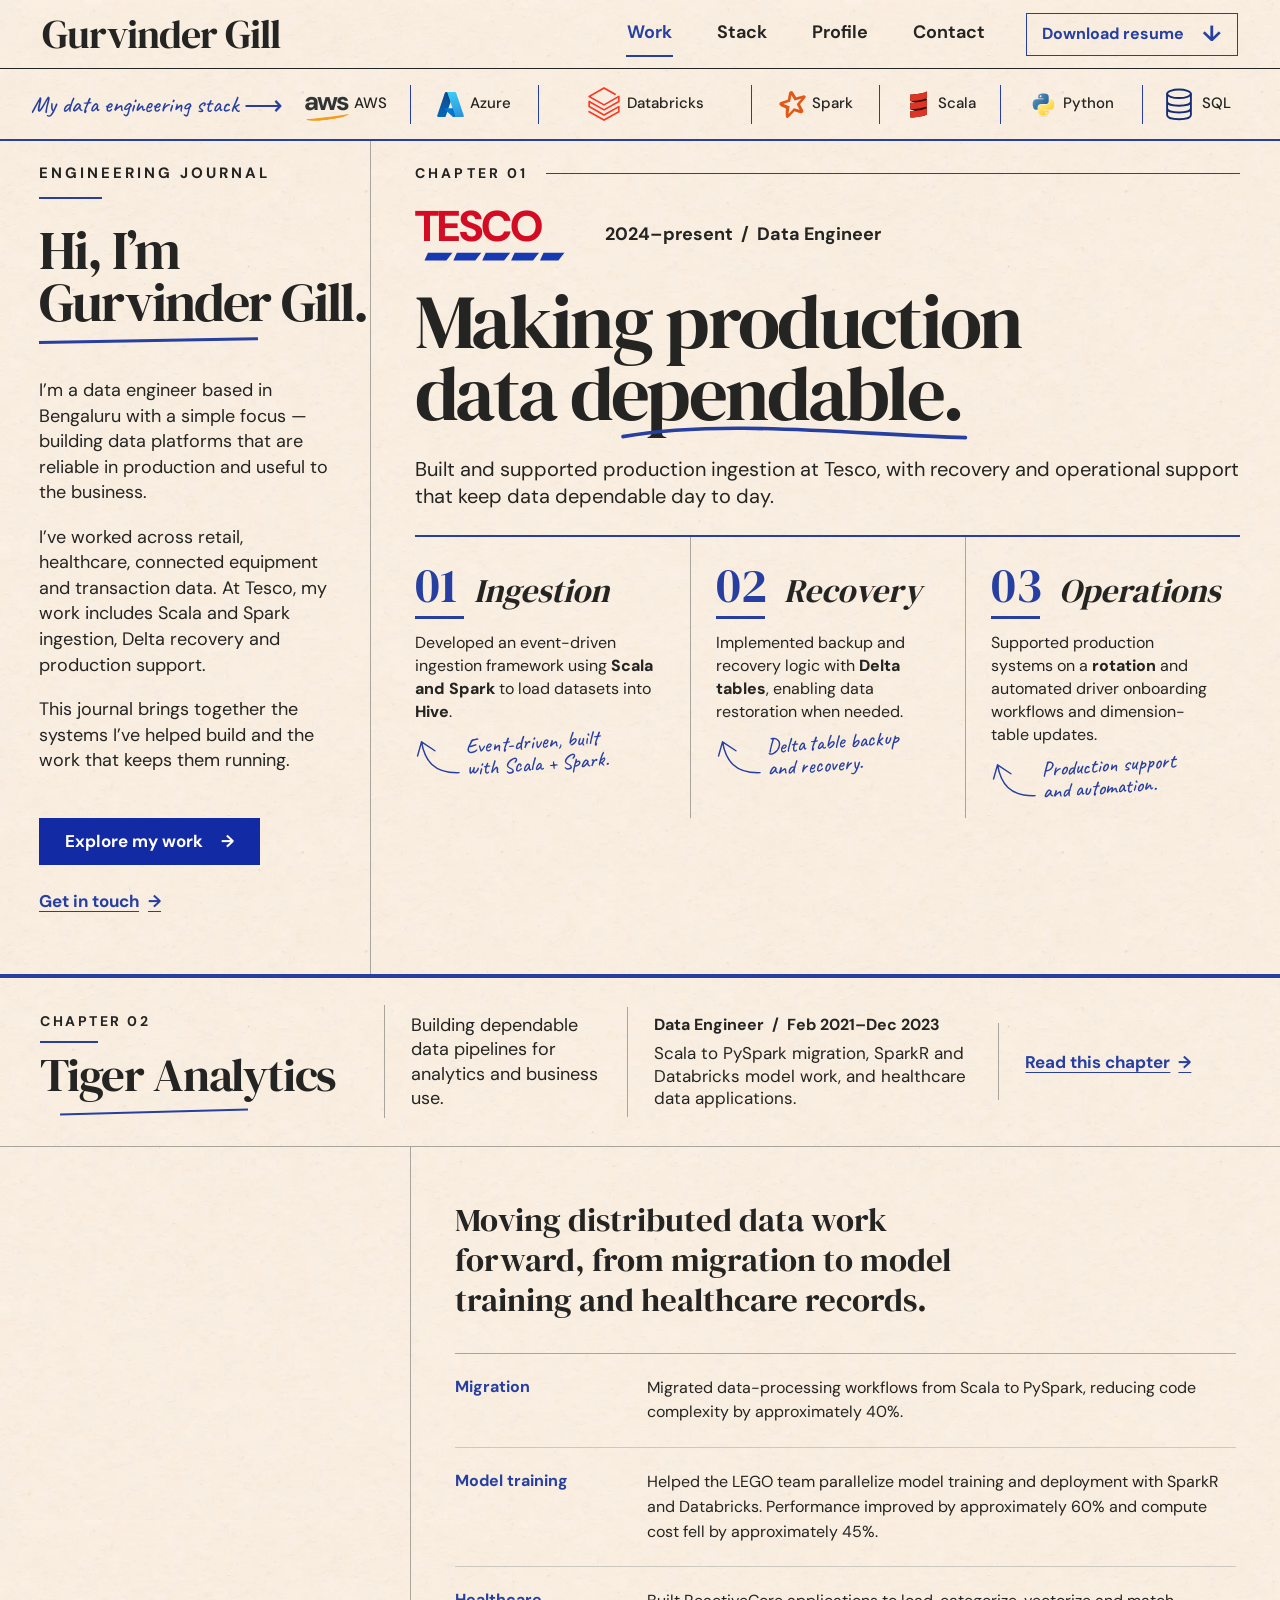
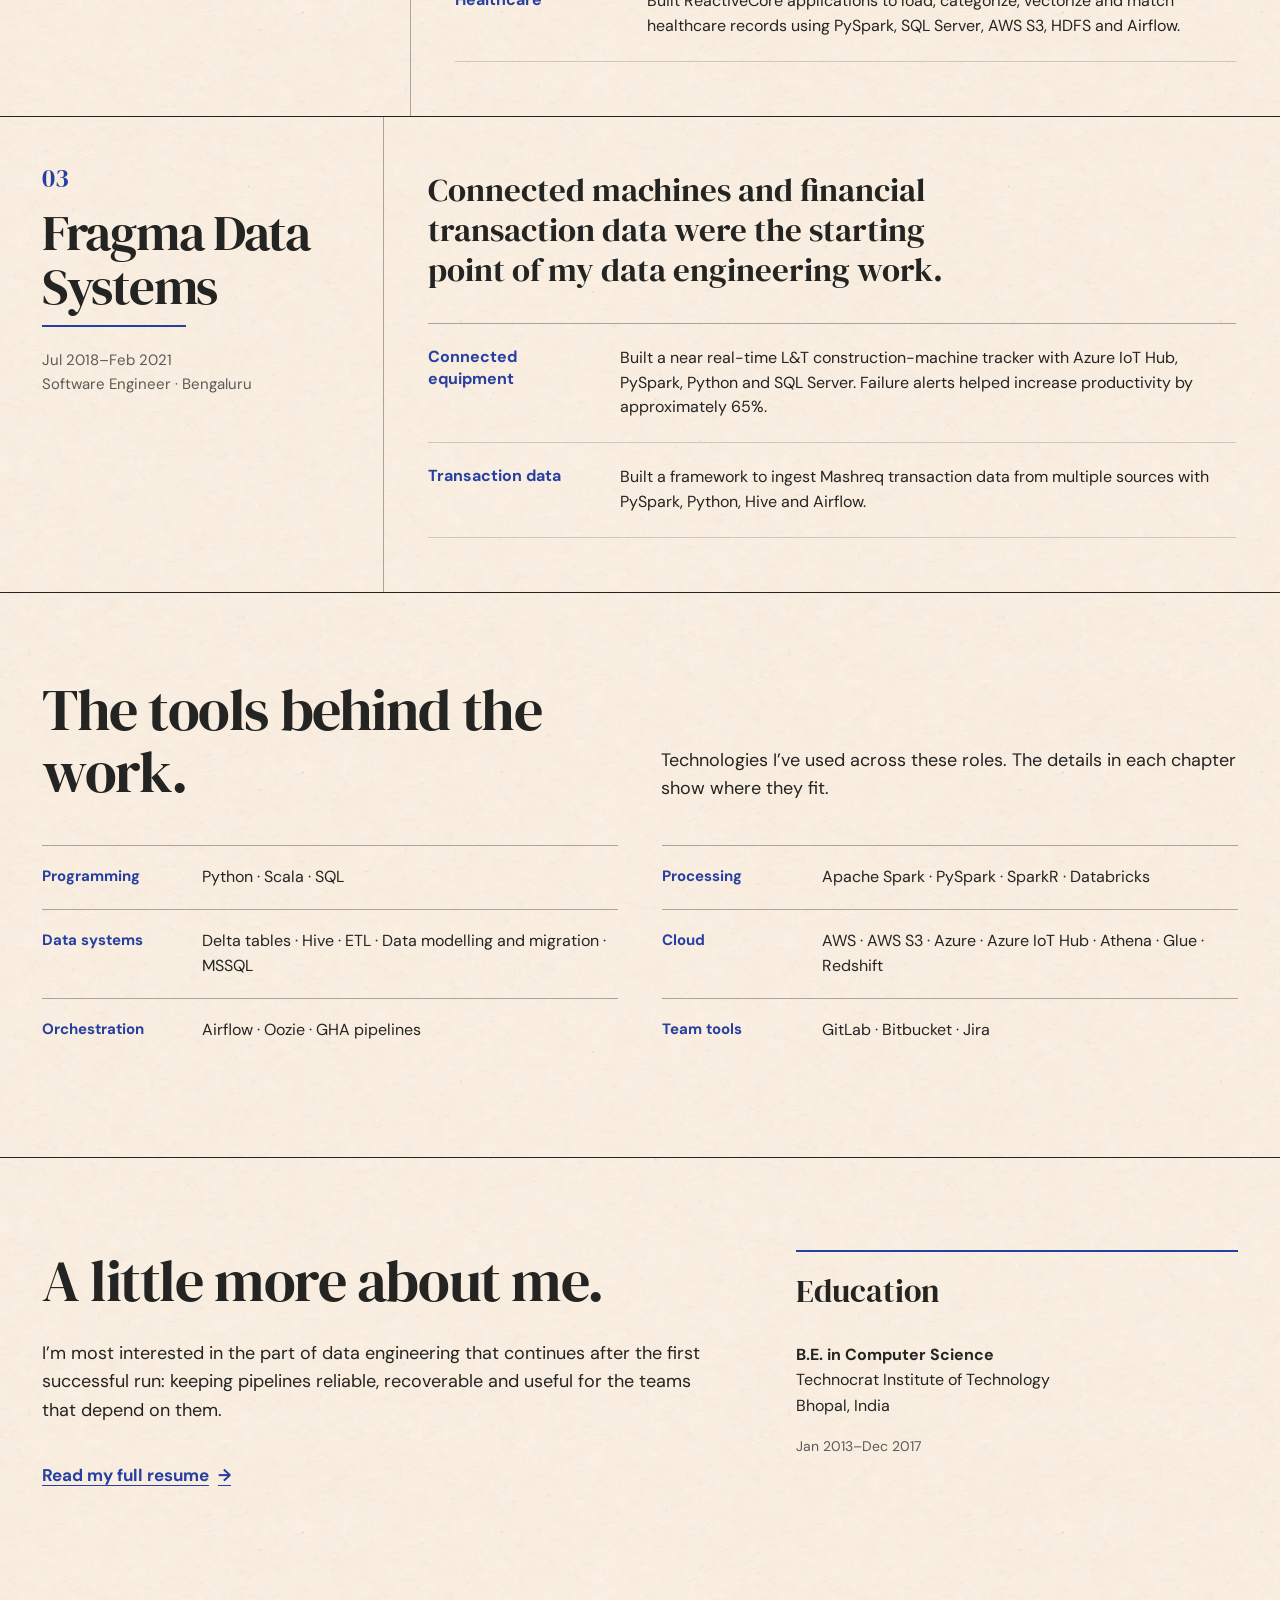
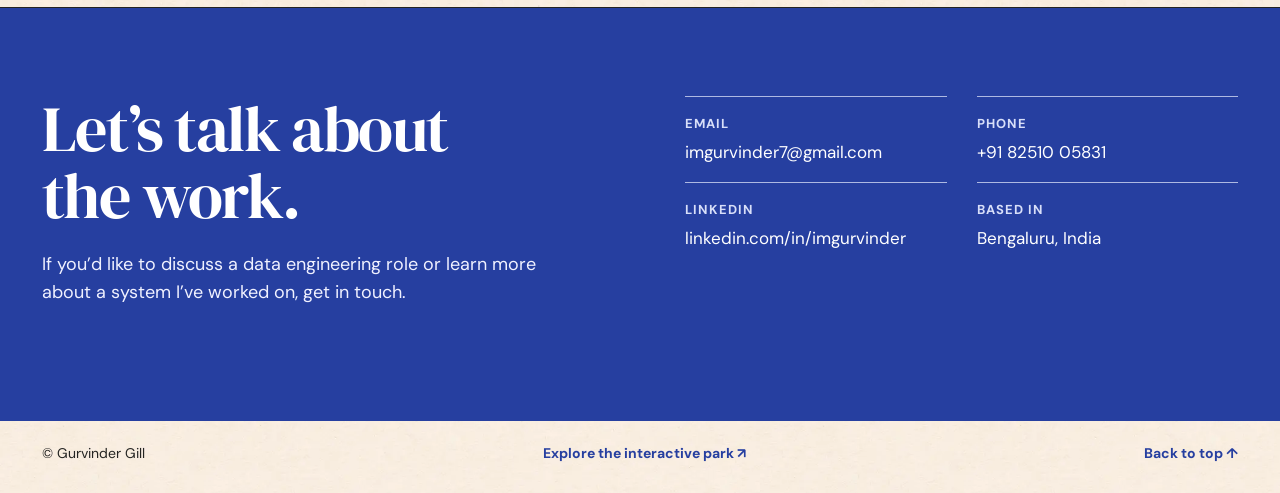
==== commit ef29ef43: "Build engineering journal portfolio and align tech ribbon" ====
--- a/index.html
+++ b/index.html
@@ -1,77 +1,48 @@
-<!doctype html>
-<html lang="en">
-<head>
-  <meta charset="utf-8">
-  <meta name="viewport" content="width=device-width, initial-scale=1">
-  <meta name="theme-color" content="#f8f7f2">
-  <meta name="description" content="Gurvinder Gill is a Bengaluru-based data engineer with 8+ years of experience at Tesco, Tiger Analytics and Fragma Data Systems. Spark, Scala, Python, SQL, AWS and Azure.">
-  <title>Gurvinder Gill | Data Engineer</title>
-  <link rel="canonical" href="https://gs-gill.github.io/gurvinder-interactive-resume/">
-  <meta property="og:type" content="profile">
-  <meta property="og:title" content="Gurvinder Gill | Data Engineer">
-  <meta property="og:description" content="Data engineering work across retail, healthcare and analytics. Spark, Scala, Python, SQL, AWS and Azure.">
-  <meta property="og:url" content="https://gs-gill.github.io/gurvinder-interactive-resume/">
-  <script type="application/ld+json">{"@context":"https://schema.org","@type":"Person","name":"Gurvinder Gill","jobTitle":"Data Engineer","address":{"@type":"PostalAddress","addressLocality":"Bengaluru","addressCountry":"IN"},"email":"mailto:imgurvinder7@gmail.com","sameAs":["https://www.linkedin.com/in/imgurvinder/"],"worksFor":{"@type":"Organization","name":"Tesco"},"knowsAbout":["Apache Spark","PySpark","Scala","Python","SQL","Delta tables","Hive","AWS","Azure","Databricks","Airflow","Data engineering"]}</script>
-  <style>
-    :root{--paper:#f8f7f2;--ink:#232d26;--muted:#5e6b61;--line:#d5d9cf;--accent:#a6543d;--soft:#eeede6;--deep:#263a2e}
-    *{box-sizing:border-box}html{scroll-behavior:smooth}body{margin:0;background:var(--paper);color:var(--ink);font-family:ui-sans-serif,system-ui,-apple-system,"Segoe UI",sans-serif;font-size:15px;line-height:1.65}a{color:inherit;text-decoration:none}a:focus-visible{outline:2px solid var(--accent);outline-offset:4px}button{font:inherit}.shell{width:min(1080px,calc(100% - 48px));margin:auto}
-    .site-header{display:flex;align-items:center;justify-content:space-between;gap:24px;padding:24px 0;border-bottom:1px solid var(--line)}.site-name{font:600 20px Georgia,"Times New Roman",serif;letter-spacing:-.025em}.site-nav{display:flex;align-items:center;gap:27px}.site-nav a{color:#4c5c50;font-size:13px}.site-nav a:hover,.plain-link:hover{color:var(--accent);text-decoration:underline;text-underline-offset:4px}.site-nav .contact-link{color:var(--ink);font-weight:700}
-    .intro{display:grid;grid-template-columns:minmax(0,1.25fr) minmax(280px,.75fr);align-items:center;gap:76px;padding:92px 0 86px}.eyebrow,.section-label,.note-label{margin:0;color:var(--accent);font-size:11px;font-weight:700;letter-spacing:.16em;text-transform:uppercase}h1,h2,h3,p{margin-top:0}h1,h2,.contact-heading{font-family:Georgia,"Times New Roman",serif;font-weight:400;letter-spacing:-.045em}h1{max-width:760px;margin:15px 0 26px;font-size:clamp(43px,5.4vw,70px);line-height:1.1}h1 span{color:#6a7d69}.intro-copy{max-width:580px;color:#4c5b50;font-size:16px;line-height:1.8}.toolbox{margin-top:27px;padding-top:19px;border-top:1px solid var(--line)}.toolbox-label{display:block;margin-bottom:10px;color:#6d786e;font-size:11px;font-weight:700;letter-spacing:.12em;text-transform:uppercase}.toolbox-list{display:flex;flex-wrap:wrap;gap:4px 0;font-size:13px;font-weight:650}.toolbox-list span:not(:last-child):after{content:"/";margin:0 10px;color:#aab0a5;font-weight:400}.intro-actions{display:flex;align-items:center;flex-wrap:wrap;gap:15px;margin-top:30px}.button{display:inline-flex;align-items:center;justify-content:center;min-height:44px;padding:10px 16px;border:1px solid var(--deep);border-radius:4px;background:var(--deep);color:#fffefa;font-size:13px;font-weight:650;transition:background .2s}.button:hover{background:#3d5945}.button.outline{background:transparent;color:var(--ink)}.button.outline:hover{background:#eeeee7}.plain-link{font-size:13px;text-decoration:underline;text-underline-offset:4px}.intro-note{position:relative;padding:35px 34px 32px;background:var(--soft);border:1px solid #dcded5}.intro-note:before{content:"";position:absolute;top:0;left:0;width:75px;height:3px;background:var(--accent)}.intro-note h2{margin:13px 0 5px;font-size:30px;line-height:1.2}.note-date{color:#748074;font-size:12px}.intro-note p:not(.note-label){margin:23px 0 16px;color:#526054;font-size:13px}.intro-note ul{margin:0;padding-left:18px;font-size:13px}.intro-note li+li{margin-top:12px}.intro-note li::marker{color:var(--accent)}
-    .results{border-top:1px solid var(--line);border-bottom:1px solid var(--line);background:#f0f1e9}.results-inner{display:grid;grid-template-columns:200px repeat(3,1fr);gap:26px;padding:25px 0}.results-title{margin:0;font-size:13px;font-weight:700;line-height:1.4}.results-title small{display:block;margin-bottom:5px;color:var(--accent);font-size:10px;letter-spacing:.13em;text-transform:uppercase}.result{padding-left:22px;border-left:1px solid #cbd2c8}.result b{display:block;color:#334b38;font:400 27px Georgia,serif}.result span{display:block;margin-top:4px;color:#5c6b5f;font-size:11px;line-height:1.45}
-    .section{padding:84px 0;border-bottom:1px solid var(--line);scroll-margin-top:18px}.section-header{display:grid;grid-template-columns:1fr 1fr;align-items:end;gap:36px;margin-bottom:39px}.section h2{margin:9px 0 0;font-size:clamp(35px,4vw,50px);line-height:1.13}.section-header p{max-width:420px;margin:0 0 2px;color:var(--muted);font-size:13px}.job{display:grid;grid-template-columns:240px 1fr;gap:40px;padding:32px 0;border-top:1px solid var(--line)}.job:last-child{border-bottom:1px solid var(--line)}.job-period{color:#667469;font-size:12px}.job h3{margin:0 0 3px;font:400 25px Georgia,serif;letter-spacing:-.03em}.job-company{color:#49644e;font-size:13px;font-weight:700}.job p{max-width:700px;margin:13px 0;color:#5b685d;font-size:13px}.job ul{max-width:740px;margin:0;padding-left:18px;font-size:13px}.job li+li{margin-top:7px}.job li::marker{color:var(--accent)}
-    .skills-grid{display:grid;grid-template-columns:1fr 1fr;column-gap:72px}.skill-row{display:grid;grid-template-columns:155px 1fr;gap:15px;padding:20px 0;border-top:1px solid var(--line)}.skill-row h3{margin:0;font-size:13px}.skill-row p{margin:0;color:#58675b;font-size:13px}.about-grid{display:grid;grid-template-columns:1.2fr .8fr;gap:100px}.about-copy{max-width:570px;margin:25px 0;color:#506054;font-size:15px}.education{padding-top:22px;border-top:1px solid var(--line)}.education h3{margin:12px 0 4px;font:400 23px Georgia,serif}.education p{margin:0;color:#5d6b60;font-size:13px}.education small{display:block;margin-top:12px;color:#748075;font-size:11px}
-    .contact-section{padding:76px 0 25px;background:var(--deep);color:#f6f5ee}.contact-grid{display:grid;grid-template-columns:1.15fr .85fr;gap:80px}.contact-section .section-label{color:#d4a18b}.contact-heading{margin:11px 0 14px;font-size:clamp(36px,4.2vw,54px);line-height:1.15}.contact-section p{max-width:510px;color:#c2d0c2;font-size:13px}.contact-details{display:grid;align-content:start;gap:18px;padding-top:25px}.contact-details a,.contact-details span{display:block;border-bottom:1px solid #ffffff32;padding-bottom:14px;font-size:13px}.contact-details small{display:block;color:#a5b9a8;font-size:10px;letter-spacing:.1em;text-transform:uppercase}.contact-details a:hover{text-decoration:underline;text-underline-offset:4px}.footer{display:flex;justify-content:space-between;gap:15px;margin-top:70px;padding:22px 0;border-top:1px solid #ffffff2b;color:#aabdad;font-size:11px}
-    @media(max-width:900px){.intro{gap:35px}.results-inner{grid-template-columns:150px repeat(3,1fr);gap:13px}.job{grid-template-columns:180px 1fr;gap:25px}.skills-grid{column-gap:30px}.skill-row{grid-template-columns:120px 1fr}.about-grid{gap:50px}}
-    @media(max-width:700px){.shell{width:min(100% - 36px,540px)}.site-header{align-items:flex-start;flex-direction:column;gap:10px;padding:19px 0}.site-nav{width:100%;gap:21px;overflow:auto;white-space:nowrap}.intro{grid-template-columns:1fr;gap:33px;padding:58px 0 60px}h1{font-size:clamp(42px,10vw,61px)}.intro-note{padding:25px}.results-inner{grid-template-columns:1fr 1fr;gap:18px 24px}.results-title{grid-column:1/-1}.result{padding-left:12px}.section{padding:65px 0}.section-header{grid-template-columns:1fr;gap:12px;margin-bottom:25px}.job{display:block;padding:25px 0}.job h3{margin-top:9px}.skills-grid{grid-template-columns:1fr}.skill-row{grid-template-columns:125px 1fr}.about-grid,.contact-grid{grid-template-columns:1fr;gap:25px}.contact-section{padding-top:65px}.contact-details{padding-top:0}.footer{margin-top:45px}}
-    @media(max-width:420px){.toolbox-list{font-size:12px}.toolbox-list span:not(:last-child):after{margin:0 7px}.results-inner{grid-template-columns:1fr}.results-title{grid-column:auto}.result{padding-left:0;border-left:0;border-top:1px solid #cbd2c8;padding-top:12px}}
-    @media(prefers-reduced-motion:reduce){html{scroll-behavior:auto}.button{transition:none}}
-  </style>
-</head>
-<body>
-  <header class="site-header shell" id="top">
-    <a class="site-name" href="#top">Gurvinder Gill</a>
-    <nav class="site-nav" aria-label="Main navigation">
-      <a href="#experience">Experience</a><a href="#skills">Skills</a><a href="#about">About</a><a class="contact-link" href="#contact">Contact ↗</a>
-    </nav>
-  </header>
-  <main>
-    <section class="intro shell" aria-labelledby="intro-title">
-      <div>
-        <p class="eyebrow">Data engineer · Bengaluru, India</p>
-        <h1 id="intro-title">I build data pipelines <span>and keep them running.</span></h1>
-        <p class="intro-copy">I’m Gurvinder. Since 2018 I’ve worked on data systems in retail, healthcare and analytics. These days I’m at Tesco, building ingestion pipelines and improving the reliability of driver onboarding data.</p>
-        <div class="toolbox" aria-label="Technologies used across my work">
-          <span class="toolbox-label">Tools I’ve worked with</span>
-          <div class="toolbox-list"><span>Apache Spark</span><span>Scala</span><span>Python</span><span>SQL</span><span>Delta tables</span><span>AWS</span><span>Azure</span><span>Databricks</span></div>
-        </div>
-        <div class="intro-actions"><a class="button" href="#experience">See my experience</a><a class="button outline" href="gurvinder-resume-2026-1.pdf" download>Download resume</a><a class="plain-link" href="park.html">Visit the interactive park ↗</a></div>
-      </div>
-      <aside class="intro-note" aria-label="Current role">
-        <p class="note-label">Current role</p>
-        <h2>Data Engineer at Tesco</h2>
-        <span class="note-date">Bengaluru · January 2024–present</span>
-        <p>My recent work is focused on three practical problems:</p>
-        <ul><li>Loading event-driven data into Hive with Scala and Spark.</li><li>Protecting data with Delta table backup and recovery.</li><li>Automating driver onboarding and dimension-table updates.</li></ul>
-      </aside>
-    </section>
-    <section class="results" aria-label="Selected results at Tiger Analytics">
-      <div class="results-inner shell"><p class="results-title"><small>Selected results</small>At Tiger Analytics</p><div class="result"><b>~40%</b><span>less workflow code complexity after a Scala-to-PySpark migration</span></div><div class="result"><b>~60%</b><span>better model-training performance with SparkR and Databricks</span></div><div class="result"><b>~45%</b><span>lower compute cost in the same model-training work</span></div></div>
-    </section>
-    <section class="section shell" id="experience">
-      <div class="section-header"><div><p class="section-label">Experience</p><h2>Where I’ve worked</h2></div><p>Three roles, from connected machines and healthcare data to retail pipelines. The details below come from my latest resume.</p></div>
-      <article class="job"><div class="job-period">Jan 2024 – present<br>Bengaluru, India</div><div><h3>Data Engineer</h3><span class="job-company">Tesco</span><p>Data ingestion and driver onboarding for retail operations.</p><ul><li>Developed an event-driven ingestion framework with Scala and Spark to load datasets into Hive tables.</li><li>Worked with the product team on driver onboarding and amendments to existing records, keeping the data accurate and compliant.</li><li>Implemented backup and recovery logic with Delta tables and supported production systems on a rotation.</li><li>Automated onboarding workflows and dimension-table updates using a GHA pipeline and Apache Spark.</li></ul></div></article>
-      <article class="job"><div class="job-period">Feb 2021 – Dec 2023<br>Bengaluru, India</div><div><h3>Data Engineer</h3><span class="job-company">Tiger Analytics</span><p>Distributed processing, model deployment and healthcare data applications.</p><ul><li>Migrated data-processing workflows from Scala to PySpark, reducing code complexity by approximately 40%.</li><li>Helped the LEGO team parallelize model training and deployment with SparkR and Databricks; performance improved by approximately 60% and compute cost fell by approximately 45%.</li><li>Built ReactiveCore applications to load, categorize, vectorize and match healthcare records using PySpark, SQL Server, AWS S3, HDFS and Airflow.</li></ul></div></article>
-      <article class="job"><div class="job-period">Jul 2018 – Feb 2021<br>Bengaluru, India</div><div><h3>Software Engineer</h3><span class="job-company">Fragma Data Systems</span><p>Connected equipment and financial transaction data.</p><ul><li>Built a near real-time L&amp;T construction-machine tracker with Azure IoT Hub, PySpark, Python and SQL Server. Failure alerts helped increase productivity by approximately 65%.</li><li>Built a framework to ingest Mashreq transaction data from multiple sources with PySpark, Python, Hive and Airflow.</li></ul></div></article>
-    </section>
-    <section class="section shell" id="skills">
-      <div class="section-header"><div><p class="section-label">Skills</p><h2>Technical toolkit</h2></div><p>The technologies I’ve used across these roles, grouped for a quick scan.</p></div>
-      <div class="skills-grid"><div class="skill-row"><h3>Programming</h3><p>Python, Scala, SQL</p></div><div class="skill-row"><h3>Processing</h3><p>Apache Spark, PySpark, SparkR, Databricks</p></div><div class="skill-row"><h3>Data systems</h3><p>Delta tables, Hive, ETL, data modelling and migration, MSSQL</p></div><div class="skill-row"><h3>Cloud</h3><p>AWS, AWS S3, Azure, Azure IoT Hub, Athena, Glue, Redshift</p></div><div class="skill-row"><h3>Orchestration</h3><p>Airflow, Oozie, GHA pipelines</p></div><div class="skill-row"><h3>Team tools</h3><p>GitLab, Bitbucket, Jira</p></div></div>
-    </section>
-    <section class="section shell about-grid" id="about">
-      <div><p class="section-label">About</p><h2>What I work on</h2><p class="about-copy">A large part of my work is keeping data systems reliable after their first successful run. At Tesco that means ingestion, recovery and production support. Earlier roles gave me experience in healthcare matching, model-training pipelines, connected equipment and transaction data.</p><a class="plain-link" href="gurvinder-resume-2026-1.pdf" download>Read my full resume ↗</a></div>
-      <div class="education"><p class="section-label">Education</p><h3>B.E. in Computer Science</h3><p>Technocrat Institute of Technology<br>Bhopal, India</p><small>January 2013 – December 2017</small></div>
-    </section>
-    <section class="contact-section" id="contact"><div class="shell"><div class="contact-grid"><div><p class="section-label">Contact</p><h2 class="contact-heading">Get in touch</h2><p>If you’d like to discuss a data engineering role or learn more about the systems I’ve worked on, email me or connect on LinkedIn.</p></div><div class="contact-details"><a href="mailto:imgurvinder7@gmail.com"><small>Email</small>imgurvinder7@gmail.com</a><a href="tel:+918251005831"><small>Phone</small>+91 82510 05831</a><a href="https://www.linkedin.com/in/imgurvinder/"><small>LinkedIn</small>linkedin.com/in/imgurvinder ↗</a><span><small>Location</small>Bengaluru, India</span></div></div><footer class="footer"><span>© Gurvinder Gill</span><a href="#top">Back to top ↑</a></footer></div></section>
-  </main>
-</body>
-</html>
+<!doctype html>
+<html lang="en">
+<head>
+<meta charset="utf-8"><meta name="viewport" content="width=device-width, initial-scale=1"><meta name="theme-color" content="#f5f0e7">
+<meta name="description" content="Gurvinder Gill is a Bengaluru-based data engineer with 8+ years of experience at Tesco, Tiger Analytics and Fragma Data Systems. Spark, Scala, Python, SQL, AWS and Azure.">
+<title>Gurvinder Gill | Data Engineer</title>
+<link rel="canonical" href="https://gs-gill.github.io/gurvinder-interactive-resume/">
+<meta property="og:type" content="profile"><meta property="og:title" content="Gurvinder Gill | Data Engineer"><meta property="og:description" content="Data engineering work across retail, healthcare and analytics."><meta property="og:url" content="https://gs-gill.github.io/gurvinder-interactive-resume/">
+<script type="application/ld+json">{"@context":"https://schema.org","@type":"Person","name":"Gurvinder Gill","jobTitle":"Data Engineer","address":{"@type":"PostalAddress","addressLocality":"Bengaluru","addressCountry":"IN"},"email":"mailto:imgurvinder7@gmail.com","sameAs":["https://www.linkedin.com/in/imgurvinder/"],"worksFor":{"@type":"Organization","name":"Tesco"}}</script>
+<link rel="preload" href="assets/fonts/DMSerifDisplay-Regular.ttf" as="font" type="font/ttf" crossorigin><link rel="preload" href="assets/fonts/DMSans.ttf" as="font" type="font/ttf" crossorigin><link rel="stylesheet" href="style.css">
+</head>
+<body id="top">
+<a class="skip-link" href="#main">Skip to content</a>
+<header class="masthead"><a class="identity" href="#top" aria-label="Gurvinder Gill, back to top">Gurvinder Gill</a><nav aria-label="Main navigation"><a href="#work">Work</a><a href="#stack">Stack</a><a href="#profile">Profile</a><a href="#contact">Contact</a></nav><a class="resume-link" href="gurvinder-resume-2026-1.pdf" download>Download resume <span aria-hidden="true">↓</span></a></header>
+<main id="main">
+<div class="stack-ribbon" aria-label="Technology range"><span class="stack-ribbon-intro">My data engineering stack <span aria-hidden="true">⟶</span></span><ul>
+<li><span class="aws-mark" aria-hidden="true">aws</span><span>AWS</span></li>
+<li><img src="assets/icons/azure-original.svg" width="34" height="34" alt=""><span>Azure</span></li>
+<li><img class="databricks-icon" src="assets/icons/databricks.svg" width="32" height="32" alt=""><span>Databricks</span></li>
+<li><img src="assets/icons/apachespark-original.svg" width="34" height="34" alt=""><span>Spark</span></li>
+<li><img src="assets/icons/scala-original.svg" width="32" height="32" alt=""><span>Scala</span></li>
+<li><img src="assets/icons/python-original.svg" width="31" height="31" alt=""><span>Python</span></li>
+<li><svg class="sql-icon" viewBox="0 0 40 40" width="34" height="34" aria-hidden="true"><ellipse cx="20" cy="8" rx="14" ry="5"/><path d="M6 8v25c0 3 6 5 14 5s14-2 14-5V8M6 17c0 3 6 5 14 5s14-2 14-5M6 25c0 3 6 5 14 5s14-2 14-5"/></svg><span>SQL</span></li>
+</ul></div>
+<section class="opening" id="work" aria-labelledby="intro-title">
+<div class="introduction"><div class="intro-top"><p class="journal-label">Engineering Journal</p><h1 id="intro-title">Hi, I’m<br>Gurvinder Gill.</h1><p class="intro-lead">I’m a data engineer based in Bengaluru with a simple focus — building data platforms that are reliable in production and useful to the business.</p><p>I’ve worked across retail, healthcare, connected equipment and transaction data. At Tesco, my work includes Scala and Spark ingestion, Delta recovery and production support.</p><p>This journal brings together the systems I’ve helped build and the work that keeps them running.</p></div><div class="intro-links"><a class="solid-link" href="#tesco">Explore my work <span aria-hidden="true">→</span></a><a class="text-link" href="#contact">Get in touch <span aria-hidden="true">→</span></a></div></div>
+<article class="feature-chapter" id="tesco" aria-labelledby="tesco-title">
+<div class="chapter-rule"><span>Chapter 01</span></div>
+<div class="chapter-heading"><div class="chapter-identity"><span class="employer">TESCO<svg class="tesco-bars" viewBox="0 0 160 16" aria-hidden="true"><path d="M4 3h28l-7 9H0zM37 3h28l-7 9H33zM70 3h28l-7 9H66zM103 3h28l-7 9H99zM136 3h24l-7 9h-21z"/></svg></span><span class="chapter-meta">2024–present&nbsp; / &nbsp;Data Engineer</span></div></div>
+<aside class="hero-note" aria-label="Work focus">Focus: reliable,<br>recoverable data pipelines<br>in production.<svg viewBox="0 0 70 52" aria-hidden="true"><path d="M68 1C50 30 27 36 3 45m0 0 16-1M3 45l12-12"/></svg></aside>
+<h2 id="tesco-title">Making production<br>data dependable.</h2>
+<svg class="headline-mark" viewBox="0 0 400 20" preserveAspectRatio="none" aria-hidden="true"><path d="M2 12C119 -5 269 10 398 13"/></svg>
+<p class="chapter-summary">Built and supported production ingestion at Tesco, with recovery and operational support that keep data dependable day to day.</p>
+<div class="chapter-points" aria-label="Tesco work areas">
+<div class="chapter-point"><h3><span class="point-no">01</span><span class="point-name">Ingestion</span></h3><p>Developed an event-driven ingestion framework using <strong>Scala and Spark</strong> to load datasets into <strong>Hive</strong>.</p><span class="margin-note"><svg viewBox="0 0 48 42" aria-hidden="true"><path d="M44 37C18 36 10 22 8 3M8 3 3 17M8 3l13 10"/></svg><span>Event-driven, built<br>with Scala + Spark.</span></span></div>
+<div class="chapter-point"><h3><span class="point-no">02</span><span class="point-name">Recovery</span></h3><p>Implemented backup and recovery logic with <strong>Delta tables</strong>, enabling data restoration when needed.</p><span class="margin-note"><svg viewBox="0 0 48 42" aria-hidden="true"><path d="M44 37C18 36 10 22 8 3M8 3 3 17M8 3l13 10"/></svg><span>Delta table backup<br>and recovery.</span></span></div>
+<div class="chapter-point"><h3><span class="point-no">03</span><span class="point-name">Operations</span></h3><p>Supported production systems on a <strong>rotation</strong> and automated driver onboarding workflows and dimension-table updates.</p><span class="margin-note"><svg viewBox="0 0 48 42" aria-hidden="true"><path d="M44 37C18 36 10 22 8 3M8 3 3 17M8 3l13 10"/></svg><span>Production support<br>and automation.</span></span></div>
+</div></article>
+</section>
+<section class="chapter chapter-tiger" aria-labelledby="tiger-title">
+<div class="tiger-preview"><div class="preview-name"><span class="preview-kicker">Chapter 02</span><h2 id="tiger-title">Tiger Analytics</h2></div><p>Building dependable data pipelines for analytics and business use.</p><div class="preview-meta"><strong>Data Engineer&nbsp; / &nbsp;Feb 2021–Dec 2023</strong><span>Scala to PySpark migration, SparkR and Databricks model work, and healthcare data applications.</span></div><a class="preview-link" href="#tiger-details">Read this chapter <span aria-hidden="true">→</span></a></div>
+<div class="chapter-details" id="tiger-details"><div class="chapter-body"><p class="chapter-intro">Moving distributed data work forward, from migration to model training and healthcare records.</p><div class="story-list"><div class="story-row"><h3>Migration</h3><p>Migrated data-processing workflows from Scala to PySpark, reducing code complexity by approximately 40%.</p></div><div class="story-row"><h3>Model training</h3><p>Helped the LEGO team parallelize model training and deployment with SparkR and Databricks. Performance improved by approximately 60% and compute cost fell by approximately 45%.</p></div><div class="story-row"><h3>Healthcare</h3><p>Built ReactiveCore applications to load, categorize, vectorize and match healthcare records using PySpark, SQL Server, AWS S3, HDFS and Airflow.</p></div></div></div></div></section>
+<section class="chapter chapter-fragma" aria-labelledby="fragma-title"><div class="chapter-side"><span class="chapter-index" aria-label="Chapter three">03</span><h2 id="fragma-title">Fragma Data Systems</h2><p>Jul 2018–Feb 2021<br>Software Engineer · Bengaluru</p></div><div class="chapter-body"><p class="chapter-intro">Connected machines and financial transaction data were the starting point of my data engineering work.</p><div class="story-list"><div class="story-row"><h3>Connected equipment</h3><p>Built a near real-time L&amp;T construction-machine tracker with Azure IoT Hub, PySpark, Python and SQL Server. Failure alerts helped increase productivity by approximately 65%.</p></div><div class="story-row"><h3>Transaction data</h3><p>Built a framework to ingest Mashreq transaction data from multiple sources with PySpark, Python, Hive and Airflow.</p></div></div></div></section>
+<section class="toolkit" id="stack" aria-labelledby="stack-title"><div class="section-lead"><h2 id="stack-title">The tools behind the work.</h2><p>Technologies I’ve used across these roles. The details in each chapter show where they fit.</p></div><div class="toolkit-list"><div><h3>Programming</h3><p>Python · Scala · SQL</p></div><div><h3>Processing</h3><p>Apache Spark · PySpark · SparkR · Databricks</p></div><div><h3>Data systems</h3><p>Delta tables · Hive · ETL · Data modelling and migration · MSSQL</p></div><div><h3>Cloud</h3><p>AWS · AWS S3 · Azure · Azure IoT Hub · Athena · Glue · Redshift</p></div><div><h3>Orchestration</h3><p>Airflow · Oozie · GHA pipelines</p></div><div><h3>Team tools</h3><p>GitLab · Bitbucket · Jira</p></div></div></section>
+<section class="profile" id="profile" aria-labelledby="profile-title"><div><h2 id="profile-title">A little more about me.</h2><p>I’m most interested in the part of data engineering that continues after the first successful run: keeping pipelines reliable, recoverable and useful for the teams that depend on them.</p><a class="text-link" href="gurvinder-resume-2026-1.pdf" download>Read my full resume <span aria-hidden="true">→</span></a></div><div class="education"><h3>Education</h3><p><strong>B.E. in Computer Science</strong><br>Technocrat Institute of Technology<br>Bhopal, India</p><span>Jan 2013–Dec 2017</span></div></section>
+<section class="contact" id="contact" aria-labelledby="contact-title"><div><h2 id="contact-title">Let’s talk about<br>the work.</h2><p>If you’d like to discuss a data engineering role or learn more about a system I’ve worked on, get in touch.</p></div><div class="contact-links"><a href="mailto:imgurvinder7@gmail.com"><span>Email</span>imgurvinder7@gmail.com</a><a href="tel:+918251005831"><span>Phone</span>+91 82510 05831</a><a href="https://www.linkedin.com/in/imgurvinder/"><span>LinkedIn</span>linkedin.com/in/imgurvinder</a><span class="contact-location"><span>Based in</span>Bengaluru, India</span></div></section>
+</main><footer class="site-footer"><span>© Gurvinder Gill</span><a href="park.html">Explore the interactive park <span aria-hidden="true">↗</span></a><a href="#top">Back to top ↑</a></footer><script src="site.js" defer></script>
+</body></html>
--- a/style.css
+++ b/style.css
@@ -0,0 +1,183 @@
+@font-face{font-family:"DM Serif Display";src:url("assets/fonts/DMSerifDisplay-Regular.ttf") format("truetype");font-style:normal;font-weight:400;font-display:swap}
+@font-face{font-family:"DM Sans";src:url("assets/fonts/DMSans.ttf") format("truetype");font-style:normal;font-weight:100 1000;font-display:swap}
+:root{--paper:#f5f0e7;--paper-light:#faf7f0;--ink:#242422;--muted:#5d5b57;--blue:#263fa0;--blue-deep:#1d317d;--line:#aaa59b;--line-light:#cdc8be;--font-display:"DM Serif Display",Georgia,serif;--font-body:"DM Sans","Segoe UI",sans-serif}
+*,*::before,*::after{box-sizing:border-box}
+html{scroll-behavior:smooth;scroll-padding-top:24px}
+body{margin:0;background:var(--paper);color:var(--ink);font:400 16px/1.55 var(--font-body);-webkit-font-smoothing:antialiased}
+::selection{background:#c4cffb;color:var(--ink)}
+a{color:inherit;text-decoration:none;text-underline-offset:4px}
+a:hover{text-decoration:underline}
+a:focus-visible{outline:3px solid var(--blue);outline-offset:4px}
+button,a{-webkit-tap-highlight-color:transparent}
+.skip-link{position:absolute;left:20px;top:-60px;z-index:10;background:var(--ink);color:var(--paper-light);padding:10px 14px}
+.skip-link:focus{top:12px}
+.masthead,.stack-ribbon,.opening,.chapter,.toolkit,.profile,.contact,.site-footer{max-width:1600px;margin-inline:auto}
+.masthead{display:grid;grid-template-columns:1fr auto auto;align-items:center;gap:48px;min-height:83px;margin-inline:auto;padding:12px 42px;border-bottom:1px solid var(--ink)}
+.identity{font:400 clamp(29px,2.8vw,40px)/1 var(--font-display);white-space:nowrap;letter-spacing:-.025em}
+.masthead nav{display:flex;align-items:center;gap:36px;font-weight:650}
+.masthead nav a{padding:10px 1px;border-bottom:2px solid transparent}
+.masthead nav a:hover,.masthead nav a[aria-current="location"]{color:var(--blue);border-bottom-color:var(--blue);text-decoration:none}
+.resume-link{display:inline-flex;align-items:center;justify-content:center;gap:18px;min-height:44px;border:1px solid var(--blue);padding:8px 16px;color:var(--blue);font-weight:700;white-space:nowrap}
+.resume-link:hover{background:var(--blue);color:white;text-decoration:none}
+.resume-link span{font-size:22px;line-height:1}
+.stack-ribbon{display:flex;align-items:center;gap:32px;padding:14px 42px;border-bottom:2px solid var(--blue)}
+.stack-ribbon-intro{flex:0 0 auto;color:var(--blue);font-weight:700;font-size:14px;letter-spacing:.01em}
+.stack-ribbon ul{display:flex;align-items:center;flex-wrap:wrap;list-style:none;gap:0;margin:0;padding:0}
+.stack-ribbon li{font-weight:700;white-space:nowrap;padding:3px 19px;border-left:1px solid var(--line)}
+.stack-ribbon li:first-child{border-left:0;padding-left:0}
+.opening{display:grid;grid-template-columns:minmax(300px,30%) minmax(0,70%);border-bottom:2px solid var(--blue)}
+.introduction{display:flex;flex-direction:column;justify-content:space-between;padding:56px 42px 44px;border-right:1px solid var(--line)}
+h1,h2,h3,p{margin-top:0}
+h1,h2{font-family:var(--font-display);font-weight:400;letter-spacing:-.025em}
+.introduction h1{font-size:clamp(42px,4.2vw,68px);line-height:1.06;margin:0 0 30px;overflow-wrap:normal}
+.introduction h1::after{content:"";display:block;width:68%;height:2px;background:var(--blue);margin-top:12px}
+.introduction p{max-width:37ch;margin-bottom:18px;font-size:17px;line-height:1.56}
+.introduction .intro-lead{font-weight:700;font-size:19px;line-height:1.42}
+.intro-links{display:flex;flex-wrap:wrap;align-items:center;gap:18px;margin-top:34px}
+.solid-link{display:inline-flex;align-items:center;justify-content:space-between;gap:18px;background:var(--blue);color:#fff;min-height:48px;padding:10px 17px;font-weight:700}
+.solid-link:hover{background:var(--blue-deep);text-decoration:none}
+.text-link{display:inline-flex;align-items:center;gap:9px;color:var(--blue);min-height:44px;font-weight:700;text-decoration:underline;text-decoration-thickness:1px}
+.feature-chapter{padding:42px 44px 48px;min-width:0}
+.chapter-heading{display:flex;align-items:baseline;gap:16px}
+.chapter-index{font:400 26px/1 var(--font-display);color:var(--blue);font-variant-numeric:lining-nums}
+.chapter-identity{display:flex;align-items:baseline;gap:22px;flex-wrap:wrap}
+.employer{font:400 36px/1 var(--font-display)}
+.chapter-meta{font-size:14px;font-weight:700;color:var(--muted);font-variant-numeric:tabular-nums}
+.feature-chapter h2{max-width:16ch;font-size:clamp(53px,6vw,90px);line-height:1.02;margin:27px 0 22px}
+.feature-chapter h2::after{content:"";display:block;width:42%;height:3px;background:var(--blue);margin:10px 0 0 28%}
+.chapter-summary{font-size:19px;max-width:64ch;line-height:1.52;margin:0 0 31px}
+.chapter-points{display:grid;grid-template-columns:repeat(3,minmax(0,1fr));border-top:1px solid var(--blue)}
+.chapter-point{padding:24px 22px 4px 0;min-width:0}
+.chapter-point+.chapter-point{border-left:1px solid var(--line);padding-left:22px}
+.chapter-point h3{font:400 clamp(24px,2.4vw,33px)/1.1 var(--font-display);margin:0 0 18px}
+.chapter-point h3::after{content:"";display:block;width:44px;height:2px;background:var(--blue);margin-top:11px}
+.chapter-point p{font-size:16px;line-height:1.54;margin:0 0 18px}
+.margin-note{display:block;color:var(--blue);font-family:var(--font-display);font-style:italic;font-size:17px;line-height:1.25;transform:rotate(-2deg);transform-origin:left center}
+.chapter{display:grid;grid-template-columns:minmax(300px,30%) minmax(0,70%);border-bottom:1px solid var(--ink)}
+.chapter-side{padding:48px 42px;border-right:1px solid var(--line)}
+.chapter-side h2{font-size:clamp(41px,4vw,64px);line-height:1.06;margin:10px 0 22px}
+.chapter-side h2::after{content:"";display:block;width:48%;height:2px;background:var(--blue);margin-top:12px}
+.chapter-side p{font-size:15px;color:var(--muted);font-variant-numeric:tabular-nums}
+.chapter-body{padding:53px 44px 54px}
+.chapter-intro{font:400 clamp(26px,2.6vw,38px)/1.2 var(--font-display);max-width:31ch;margin:0 0 33px}
+.story-list{border-top:1px solid var(--line)}
+.story-row{display:grid;grid-template-columns:170px minmax(0,1fr);gap:22px;padding:22px 0;border-bottom:1px solid var(--line-light)}
+.story-row h3{font:700 16px/1.4 var(--font-body);color:var(--blue);margin:0}
+.story-row p{margin:0;max-width:74ch}
+.toolkit{padding:86px 42px 96px;border-bottom:1px solid var(--ink)}
+.section-lead{display:grid;grid-template-columns:1fr 1fr;gap:42px;align-items:end;margin-bottom:42px}
+.section-lead h2,.profile h2{font-size:clamp(42px,4.5vw,68px);line-height:1.08;margin:0}
+.section-lead p{max-width:49ch;font-size:18px;margin:0}
+.toolkit-list{display:grid;grid-template-columns:1fr 1fr;column-gap:44px}
+.toolkit-list>div{display:grid;grid-template-columns:145px 1fr;gap:15px;padding:19px 0;border-top:1px solid var(--line)}
+.toolkit-list h3{font-size:15px;color:var(--blue);margin:0}
+.toolkit-list p{margin:0}
+.profile{display:grid;grid-template-columns:1.5fr 1fr;gap:90px;padding:92px 42px 110px;border-bottom:1px solid var(--ink)}
+.profile h2{margin:0 0 26px}
+.profile p{max-width:66ch;font-size:18px;line-height:1.6}
+.profile .text-link{margin-top:10px}
+.education{border-top:2px solid var(--blue);padding-top:22px;align-self:start}
+.education h3{font:400 32px/1.1 var(--font-display)}
+.education p{font-size:16px}
+.education span{color:var(--muted);font-size:14px;font-variant-numeric:tabular-nums}
+.contact{display:grid;grid-template-columns:1fr 1fr;gap:90px;padding:88px 42px 96px;background:var(--blue);color:#fff}
+.contact h2{font-size:clamp(47px,5vw,76px);line-height:1.04;margin:0 0 22px}
+.contact p{max-width:42ch;font-size:18px;color:#f0f1ff}
+.contact-links{display:grid;grid-template-columns:1fr 1fr;gap:0 30px;align-content:start}
+.contact-links>a,.contact-location{display:flex;flex-direction:column;justify-content:center;min-height:86px;border-top:1px solid #aeb9e2;font-size:17px;overflow-wrap:anywhere}
+.contact-links a:hover{color:#fff}
+.contact-links a>span,.contact-location>span{font-size:13px;font-weight:700;letter-spacing:.08em;text-transform:uppercase;color:#d8dff9;margin-bottom:5px}
+.site-footer{display:flex;justify-content:space-between;gap:20px;padding:22px 42px 28px;font-size:14px}
+.site-footer a{color:var(--blue);font-weight:700}
+@media(max-width:1100px){.masthead{gap:20px}.masthead nav{gap:18px}.opening,.chapter{grid-template-columns:minmax(280px,34%) minmax(0,66%)}.introduction,.chapter-side{padding-left:30px;padding-right:30px}.feature-chapter,.chapter-body{padding-left:32px;padding-right:32px}.feature-chapter h2{font-size:clamp(50px,5.8vw,72px)}.chapter-point{padding-right:14px}.chapter-point+.chapter-point{padding-left:14px}}
+@media(max-width:900px){html{scroll-padding-top:12px}.masthead{grid-template-columns:1fr auto;gap:5px 12px;padding:16px 22px}.identity{font-size:30px}.masthead nav{grid-column:1/-1;grid-row:2;display:flex;gap:20px;overflow-x:auto;white-space:nowrap}.masthead nav a{min-height:44px}.resume-link{font-size:13px;min-height:44px;padding:6px 10px;gap:6px}.stack-ribbon{display:block;padding:12px 22px 16px}.stack-ribbon-intro{display:block;margin-bottom:7px}.stack-ribbon ul{flex-wrap:wrap;overflow:visible;row-gap:4px}.stack-ribbon li{font-size:14px;padding:4px 12px}.stack-ribbon li:first-child{padding-left:0}.opening,.chapter{display:block}.introduction{border-right:0;border-bottom:1px solid var(--line);padding:44px 22px 38px}.introduction h1{font-size:clamp(44px,9vw,68px)}.introduction p{max-width:61ch}.feature-chapter{padding:34px 22px 46px}.feature-chapter h2{font-size:clamp(48px,8vw,70px)}.chapter-points{grid-template-columns:1fr}.chapter-point,.chapter-point+.chapter-point{border-left:0;border-bottom:1px solid var(--line-light);padding:21px 0}.margin-note{margin-top:0}.chapter-side{border-right:0;border-bottom:1px solid var(--line);padding:38px 22px 18px}.chapter-side h2{font-size:48px}.chapter-body{padding:29px 22px 48px}.chapter-intro{font-size:30px}.toolkit{padding:65px 22px}.section-lead{grid-template-columns:1fr;gap:17px}.toolkit-list{grid-template-columns:1fr}.profile{grid-template-columns:1fr;gap:45px;padding:68px 22px}.contact{grid-template-columns:1fr;gap:35px;padding:66px 22px}.site-footer{padding:22px;flex-wrap:wrap}}
+@media(max-width:460px){.identity{font-size:25px}.masthead{padding-inline:18px}.masthead nav{gap:12px}.masthead nav a{font-size:14px}.resume-link{font-size:12px}.stack-ribbon{padding-inline:18px}.introduction,.feature-chapter,.chapter-side,.chapter-body,.toolkit,.profile,.contact{padding-left:18px;padding-right:18px}.introduction h1{font-size:43px}.feature-chapter h2{font-size:48px;overflow-wrap:normal}.chapter-heading{align-items:start}.chapter-identity{display:block}.employer{display:block;font-size:32px;margin-bottom:7px}.chapter-meta{font-size:13px}.story-row{grid-template-columns:1fr;gap:5px}.toolkit-list>div{grid-template-columns:112px 1fr;gap:8px}.contact-links{grid-template-columns:1fr}.contact-links>a,.contact-location{min-height:70px}.site-footer{display:grid;grid-template-columns:1fr 1fr}.site-footer span{grid-column:1/-1}}
+@media(prefers-reduced-motion:reduce){html{scroll-behavior:auto}}
+
+
+@media(max-width:360px){.masthead{grid-template-columns:1fr}.masthead nav{grid-column:1;grid-row:3;gap:9px}.resume-link{grid-column:1;grid-row:2;justify-self:start}.identity{grid-column:1;grid-row:1}}
+
+@media(min-width:901px) and (max-width:1000px){.chapter-points{grid-template-columns:repeat(2,minmax(0,1fr))}.chapter-point:nth-child(3){grid-column:1/-1;border-left:0;border-top:1px solid var(--line-light);padding-left:0}}
+.chapter-point{padding-left:12px}@media(max-width:900px){.chapter-point,.chapter-point+.chapter-point{padding-left:12px}}@media(min-width:901px) and (max-width:1000px){.chapter-point:nth-child(3){padding-left:12px}}
+/* Reference-locked Engineering Journal opening */
+@font-face{font-family:"Caveat";src:url("assets/fonts/Caveat.ttf") format("truetype");font-style:normal;font-weight:400 700;font-display:swap}
+body{background-color:#f6f0e7;background-image:url("assets/plates/paper-texture.webp");background-size:760px 760px}
+.masthead{min-height:69px;padding:7px 42px;gap:40px}
+.identity{font-size:40px}
+.masthead nav{gap:43px}
+.masthead nav a{font-size:18px;padding:8px 1px}
+.resume-link{font-size:16px;min-height:43px;padding:7px 15px}
+.stack-ribbon{height:72px;display:flex;align-items:center;gap:28px;padding:0 31px;border-bottom:2px solid var(--blue)}
+.stack-ribbon-intro{width:286px;flex:0 0 286px;font:500 23px/1 "Caveat",cursive;letter-spacing:0;text-transform:none;color:var(--blue);white-space:nowrap}
+.stack-ribbon-intro span{font-family:var(--font-body);font-size:27px;vertical-align:-2px}
+.stack-ribbon ul{flex:1;display:grid;grid-template-columns:repeat(7,minmax(0,1fr));width:100%;align-items:center;flex-wrap:nowrap}
+.stack-ribbon li{display:flex;align-items:center;justify-content:center;gap:9px;min-height:39px;padding:0 8px;border-left:1px solid var(--blue);font-size:18px;font-weight:500}
+.stack-ribbon li:first-child{border-left:0;padding-left:0}
+.stack-ribbon img{width:32px;height:32px;object-fit:contain;flex:0 0 auto}
+.stack-ribbon .databricks-icon{width:34px;height:34px}
+.stack-ribbon .sql-icon{fill:none;stroke:#122c77;stroke-width:2.2;flex:0 0 auto}
+.aws-mark{position:relative;display:inline-block;font-size:26px;font-weight:700;letter-spacing:-.07em;line-height:1.1;color:#303435;padding-bottom:5px}
+.aws-mark::after{content:"";position:absolute;left:2px;right:0;bottom:1px;height:7px;border-bottom:3px solid #f59c1a;border-radius:50%;transform:rotate(-7deg)}
+.opening{grid-template-columns:minmax(0,29%) minmax(0,71%);min-height:748px}
+.introduction{min-height:748px;padding:23px 39px 51px}
+.journal-label{font:700 15px/1.25 var(--font-body)!important;letter-spacing:.2em;text-transform:uppercase;margin:0 0 25px!important}
+.journal-label::after{content:"";display:block;width:63px;height:2px;background:var(--blue);margin-top:14px}
+.introduction h1{font-size:59px;line-height:.97;letter-spacing:-.034em;white-space:nowrap;margin:0 0 34px}
+.introduction h1::after{width:75%;height:3px;margin-top:13px;transform:rotate(-1deg);transform-origin:left center}
+.introduction p{font-size:18px;line-height:1.42;max-width:36ch;margin:0 0 19px}
+.introduction .intro-lead{font-size:18px;font-weight:400;line-height:1.42}
+.intro-links{gap:28px;margin-top:25px}
+.solid-link{min-height:47px;padding:9px 26px;font-size:17px;background:#132aa5}
+.text-link{font-size:17px}
+.feature-chapter{position:relative;min-height:748px;padding:22px 40px 34px 44px}
+.chapter-rule{display:flex;align-items:center;gap:18px;margin:0 0 21px;color:#222;font-size:14px;font-weight:700;letter-spacing:.22em;text-transform:uppercase;white-space:nowrap}
+.chapter-rule::after{content:"";height:1px;flex:1;background:var(--blue)}
+.chapter-heading{border:0;padding:0;margin:0}
+.chapter-identity{display:flex;align-items:center;gap:31px}
+.employer{display:inline-flex;flex-direction:column;align-items:flex-start;color:#d30c24;font:800 43px/.95 var(--font-body);letter-spacing:-.04em}
+.tesco-bars{display:block;width:159px;height:14px;margin-top:3px;fill:#1739b2}
+.chapter-meta{font-size:18px;font-weight:700;color:var(--ink);letter-spacing:0}
+.hero-note{position:absolute;right:28px;top:124px;color:var(--blue);font:500 24px/1.03 "Caveat",cursive;transform:rotate(-5deg);z-index:1}
+.hero-note svg{position:absolute;left:-75px;top:75px;width:70px;height:52px;fill:none;stroke:var(--blue);stroke-width:1.5;stroke-linecap:round;stroke-linejoin:round}
+.feature-chapter h2{max-width:none;font-size:clamp(70px,6vw,92px);line-height:.94;letter-spacing:-.035em;margin:21px 0 0}
+.feature-chapter h2::after{display:none}
+.headline-mark{display:block;width:42%;height:21px;margin:-5px 0 0 25%;fill:none;stroke:var(--blue);stroke-width:3.5;stroke-linecap:round}
+.chapter-summary{font-size:20px;line-height:1.36;max-width:77ch;margin:11px 0 25px}
+.chapter-points{border-top:2px solid var(--blue)}
+.chapter-point{padding:23px 22px 0 0;min-height:281px}
+.chapter-point:first-child{padding-left:0}
+.chapter-point+.chapter-point{padding-left:25px}
+.chapter-point h3{position:relative;display:flex;align-items:baseline;gap:17px;font-weight:400;margin:0 0 23px;white-space:nowrap}
+.chapter-point h3::after{position:absolute;left:0;bottom:-10px;content:"";width:49px;height:3px;background:var(--blue);margin:0}
+.point-no{color:var(--blue);font:400 49px/1 var(--font-display)}
+.point-name{font:italic 400 33px/1 var(--font-display)}
+.chapter-point p{font-size:18px;line-height:1.43;margin:0 0 15px;max-width:25ch}
+.chapter-point p strong{font-weight:800}
+.margin-note{display:flex;align-items:flex-start;gap:4px;margin-top:10px;color:var(--blue);font:500 23px/1.05 "Caveat",cursive;transform:rotate(-4deg)}
+.margin-note svg{width:47px;height:42px;flex:0 0 47px;fill:none;stroke:var(--blue);stroke-width:1.5;stroke-linecap:round;stroke-linejoin:round}
+.chapter-tiger{display:block;border-bottom:1px solid var(--ink)}
+.tiger-preview{display:grid;grid-template-columns:30% 22% 31% 17%;min-height:170px;border-top:2px solid var(--blue);align-items:center}
+.tiger-preview>p,.preview-meta,.preview-link{padding:8px 26px;border-left:1px solid var(--line);min-height:77px}
+.preview-name{padding:16px 40px}
+.preview-kicker{display:block;font-size:14px;font-weight:700;letter-spacing:.18em;text-transform:uppercase;margin-bottom:22px}
+.preview-kicker::after{content:"";display:block;width:58px;height:2px;background:var(--blue);margin-top:9px}
+.preview-name h2{font-size:54px;line-height:1;white-space:nowrap;margin:0}
+.preview-name h2::after{content:"";display:block;width:62%;height:2px;background:var(--blue);transform:rotate(-1.5deg);margin:12px 0 0 20px}
+.tiger-preview>p{font-size:18px;line-height:1.35;margin:0}
+.preview-meta{display:flex;flex-direction:column;justify-content:center;gap:7px;font-size:17px;line-height:1.3}
+.preview-meta strong{font-size:16px}
+.preview-link{display:flex;align-items:center;gap:8px;color:var(--blue);font-size:17px;font-weight:700;white-space:nowrap;text-decoration:underline}
+.chapter-details{border-top:1px solid var(--line);padding-left:30%}
+.chapter-details .chapter-body{border-left:1px solid var(--line)}
+@media(max-width:1280px){.hero-note{display:none}.stack-ribbon-intro{width:230px;flex-basis:230px}.stack-ribbon li{font-size:15px;gap:6px}.stack-ribbon img{width:27px;height:27px}.introduction h1{font-size:clamp(45px,4.2vw,59px)}.feature-chapter h2{font-size:clamp(62px,6vw,86px)}.chapter-point p{font-size:16px}.margin-note{font-size:21px}.preview-name h2{font-size:clamp(36px,3.7vw,54px)}}
+@media(max-width:1000px){.masthead{gap:16px}.masthead nav{gap:17px}.stack-ribbon{height:auto;min-height:72px;flex-wrap:wrap;gap:0;padding:10px 25px}.stack-ribbon-intro{width:100%;flex-basis:100%;margin-bottom:7px}.stack-ribbon li{font-size:14px}.opening,.introduction,.feature-chapter{min-height:0}.introduction{padding:28px 25px 42px}.introduction h1{white-space:normal}.feature-chapter{padding:28px 28px 42px}.feature-chapter h2{font-size:clamp(55px,6.3vw,70px)}.chapter-point h3{gap:9px}.point-no{font-size:39px}.point-name{font-size:26px}.chapter-point p{font-size:15px}.margin-note{font-size:19px}.tiger-preview{grid-template-columns:30% 25% 30% 15%}.preview-name{padding:15px 25px}.tiger-preview>p,.preview-meta,.preview-link{padding:8px 15px;font-size:14px}.preview-meta strong{font-size:13px}}
+@media(max-width:900px){.masthead{min-height:0;padding:16px 22px}.identity{font-size:30px}.masthead nav a{font-size:15px}.resume-link{font-size:13px}.stack-ribbon{padding:14px 22px}.stack-ribbon-intro{font-size:20px}.stack-ribbon ul{display:flex;flex-wrap:wrap;gap:4px}.stack-ribbon li{min-height:31px;padding:2px 8px;font-size:13px}.stack-ribbon img{width:22px;height:22px}.aws-mark{font-size:20px}.stack-ribbon .sql-icon{width:23px;height:23px}.opening{display:block}.introduction{padding:33px 22px 42px}.journal-label{font-size:12px!important;margin-bottom:20px!important}.introduction h1{font-size:clamp(43px,9vw,59px);white-space:normal}.introduction p{font-size:16px}.introduction .intro-lead{font-size:17px}.feature-chapter{padding:27px 22px 42px}.chapter-rule{font-size:12px}.employer{font-size:34px}.tesco-bars{width:125px}.chapter-meta{font-size:13px}.feature-chapter h2{font-size:clamp(48px,8.5vw,67px)}.chapter-summary{font-size:17px}.chapter-point{min-height:0}.chapter-point,.chapter-point:first-child,.chapter-point+.chapter-point{padding:20px 12px}.chapter-point h3{gap:14px}.point-no{font-size:43px}.point-name{font-size:30px}.chapter-point p{font-size:16px;max-width:65ch}.margin-note{font-size:21px}.tiger-preview{display:grid;grid-template-columns:1fr;min-height:0}.preview-name{padding:25px 22px 10px}.preview-kicker{margin-bottom:12px}.preview-name h2{font-size:46px;white-space:normal}.tiger-preview>p,.preview-meta,.preview-link{border-left:0;min-height:0;padding:12px 22px}.preview-meta{gap:5px}.preview-link{min-height:44px}.chapter-details{padding-left:0}.chapter-details .chapter-body{border-left:0}}
+@media(max-width:460px){.masthead{padding-inline:18px}.stack-ribbon{padding-inline:18px}.stack-ribbon li{font-size:12px}.stack-ribbon li:nth-child(5){border-left:0}.introduction,.feature-chapter{padding-left:18px;padding-right:18px}.introduction h1{font-size:43px}.feature-chapter h2{font-size:48px}.chapter-identity{gap:10px;flex-wrap:wrap}.chapter-meta{width:100%}.preview-name,.tiger-preview>p,.preview-meta,.preview-link{padding-left:18px;padding-right:18px}}
+
+@media(min-width:1281px){.introduction{padding-right:24px}.intro-links{gap:20px;flex-wrap:nowrap}.intro-links .text-link{white-space:nowrap}}
+@media(min-width:1281px){.stack-ribbon{padding-left:51px}.stack-ribbon-intro{width:242px;flex-basis:242px}}@media(min-width:901px){.tiger-preview{grid-template-columns:32% 20% 31% 17%}.preview-kicker{margin-bottom:8px}.chapter-details{padding-left:32%}}
+@media(min-width:901px) and (max-width:1280px){.intro-links{align-items:flex-start;flex-direction:column;gap:14px}.intro-links .text-link{white-space:nowrap}.tiger-preview{grid-template-columns:30% 19% 29% 22%}}
+@media(min-width:1001px) and (max-width:1280px){.stack-ribbon ul{grid-template-columns:.85fr .9fr 1.5fr .9fr .85fr 1fr .75fr}}
+html{overflow-x:clip}
+
+
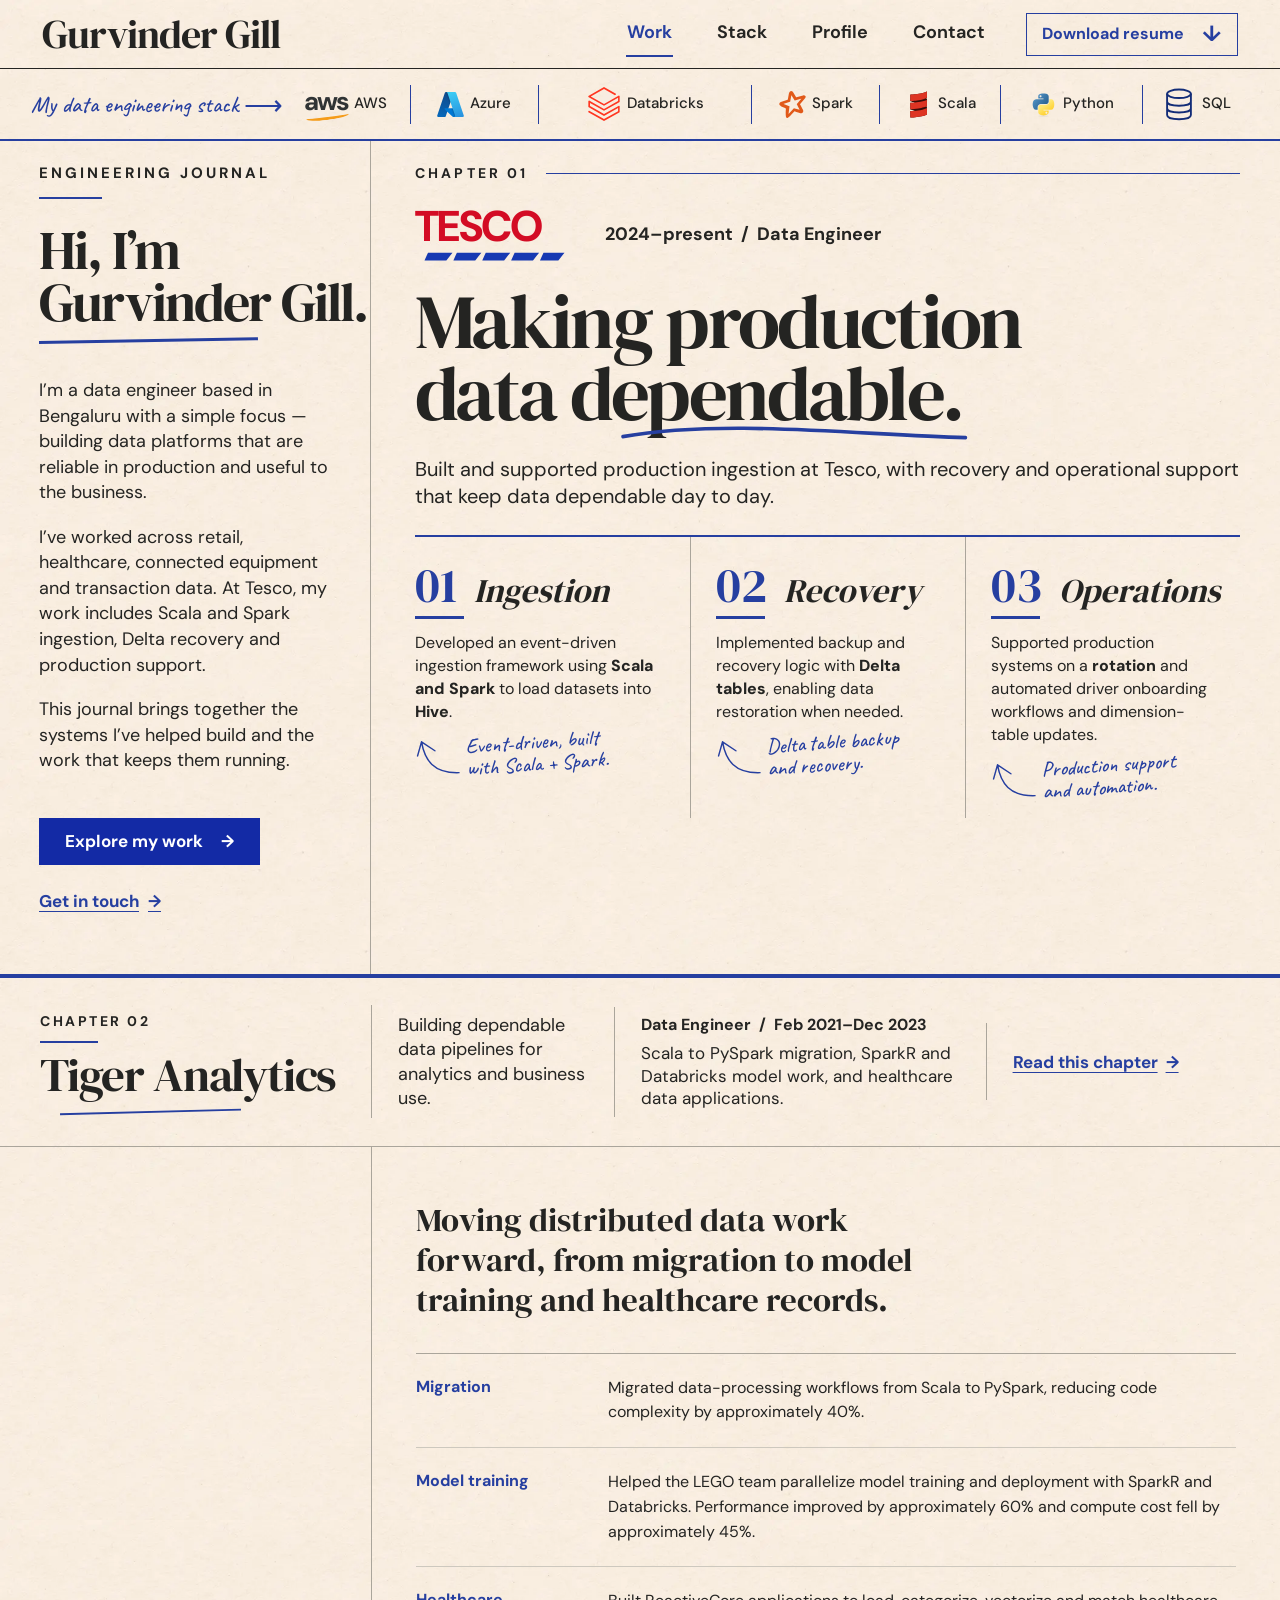
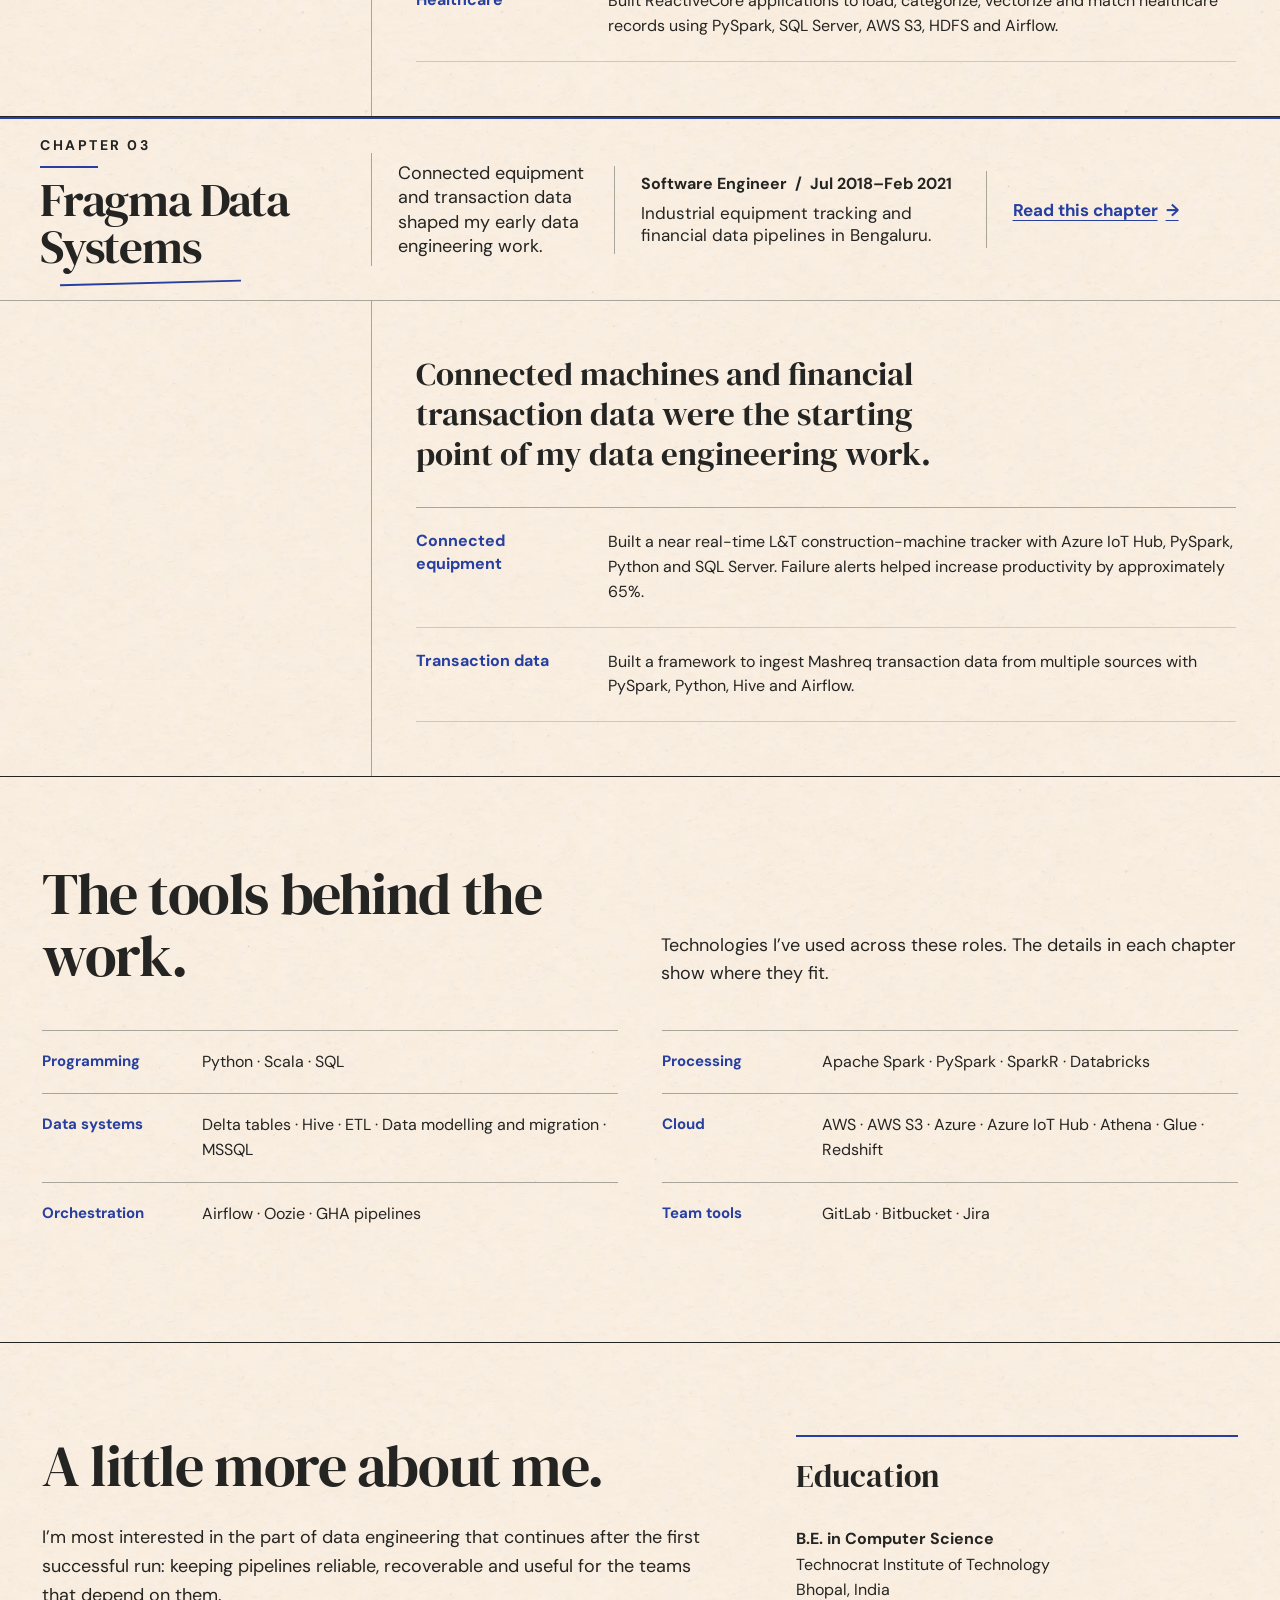
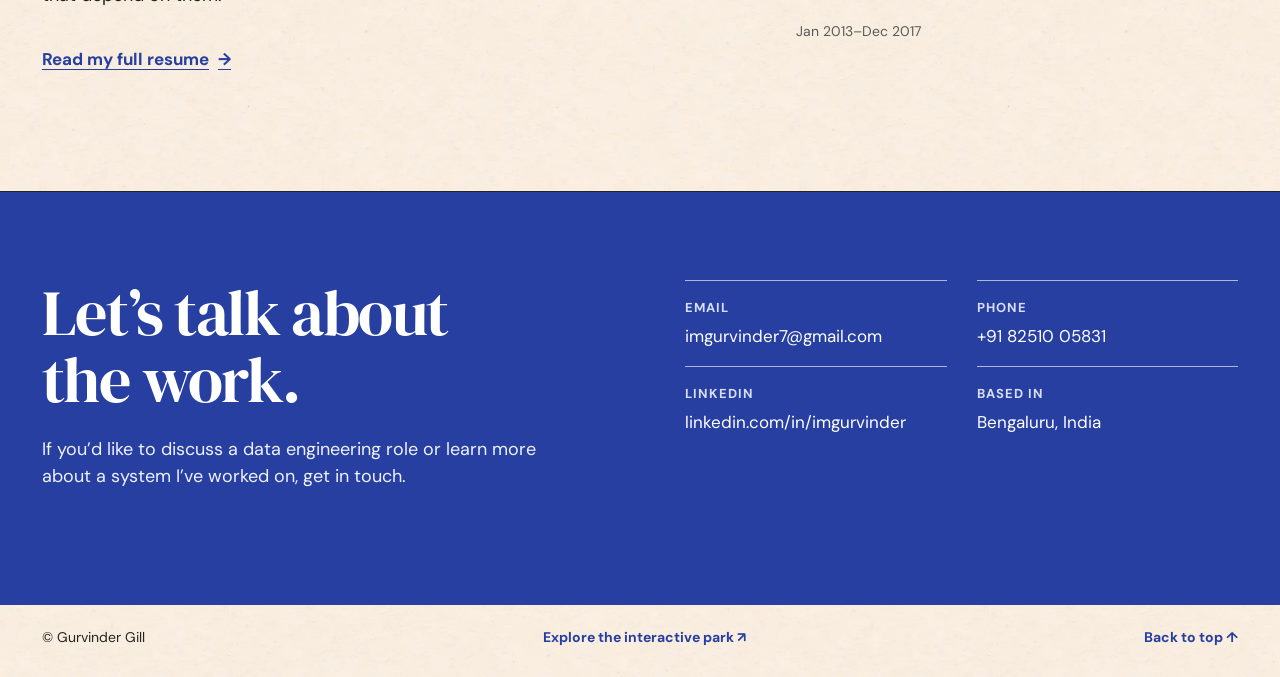
==== commit 1aca8e83: "Unify experience chapter layouts" ====
--- a/index.html
+++ b/index.html
@@ -38,9 +38,9 @@
 </div></article>
 </section>
 <section class="chapter chapter-tiger" aria-labelledby="tiger-title">
-<div class="tiger-preview"><div class="preview-name"><span class="preview-kicker">Chapter 02</span><h2 id="tiger-title">Tiger Analytics</h2></div><p>Building dependable data pipelines for analytics and business use.</p><div class="preview-meta"><strong>Data Engineer&nbsp; / &nbsp;Feb 2021–Dec 2023</strong><span>Scala to PySpark migration, SparkR and Databricks model work, and healthcare data applications.</span></div><a class="preview-link" href="#tiger-details">Read this chapter <span aria-hidden="true">→</span></a></div>
+<div class="chapter-preview"><div class="preview-name"><span class="preview-kicker">Chapter 02</span><h2 id="tiger-title">Tiger Analytics</h2></div><p>Building dependable data pipelines for analytics and business use.</p><div class="preview-meta"><strong>Data Engineer&nbsp; / &nbsp;Feb 2021–Dec 2023</strong><span>Scala to PySpark migration, SparkR and Databricks model work, and healthcare data applications.</span></div><a class="preview-link" href="#tiger-details">Read this chapter <span aria-hidden="true">→</span></a></div>
 <div class="chapter-details" id="tiger-details"><div class="chapter-body"><p class="chapter-intro">Moving distributed data work forward, from migration to model training and healthcare records.</p><div class="story-list"><div class="story-row"><h3>Migration</h3><p>Migrated data-processing workflows from Scala to PySpark, reducing code complexity by approximately 40%.</p></div><div class="story-row"><h3>Model training</h3><p>Helped the LEGO team parallelize model training and deployment with SparkR and Databricks. Performance improved by approximately 60% and compute cost fell by approximately 45%.</p></div><div class="story-row"><h3>Healthcare</h3><p>Built ReactiveCore applications to load, categorize, vectorize and match healthcare records using PySpark, SQL Server, AWS S3, HDFS and Airflow.</p></div></div></div></div></section>
-<section class="chapter chapter-fragma" aria-labelledby="fragma-title"><div class="chapter-side"><span class="chapter-index" aria-label="Chapter three">03</span><h2 id="fragma-title">Fragma Data Systems</h2><p>Jul 2018–Feb 2021<br>Software Engineer · Bengaluru</p></div><div class="chapter-body"><p class="chapter-intro">Connected machines and financial transaction data were the starting point of my data engineering work.</p><div class="story-list"><div class="story-row"><h3>Connected equipment</h3><p>Built a near real-time L&amp;T construction-machine tracker with Azure IoT Hub, PySpark, Python and SQL Server. Failure alerts helped increase productivity by approximately 65%.</p></div><div class="story-row"><h3>Transaction data</h3><p>Built a framework to ingest Mashreq transaction data from multiple sources with PySpark, Python, Hive and Airflow.</p></div></div></div></section>
+<section class="chapter chapter-fragma" aria-labelledby="fragma-title"><div class="chapter-preview"><div class="preview-name"><span class="preview-kicker">Chapter 03</span><h2 id="fragma-title">Fragma Data Systems</h2></div><p>Connected equipment and transaction data shaped my early data engineering work.</p><div class="preview-meta"><strong>Software Engineer&nbsp; / &nbsp;Jul 2018–Feb 2021</strong><span>Industrial equipment tracking and financial data pipelines in Bengaluru.</span></div><a class="preview-link" href="#fragma-details">Read this chapter <span aria-hidden="true">→</span></a></div><div class="chapter-details" id="fragma-details"><div class="chapter-body"><p class="chapter-intro">Connected machines and financial transaction data were the starting point of my data engineering work.</p><div class="story-list"><div class="story-row"><h3>Connected equipment</h3><p>Built a near real-time L&amp;T construction-machine tracker with Azure IoT Hub, PySpark, Python and SQL Server. Failure alerts helped increase productivity by approximately 65%.</p></div><div class="story-row"><h3>Transaction data</h3><p>Built a framework to ingest Mashreq transaction data from multiple sources with PySpark, Python, Hive and Airflow.</p></div></div></div></div></section>
 <section class="toolkit" id="stack" aria-labelledby="stack-title"><div class="section-lead"><h2 id="stack-title">The tools behind the work.</h2><p>Technologies I’ve used across these roles. The details in each chapter show where they fit.</p></div><div class="toolkit-list"><div><h3>Programming</h3><p>Python · Scala · SQL</p></div><div><h3>Processing</h3><p>Apache Spark · PySpark · SparkR · Databricks</p></div><div><h3>Data systems</h3><p>Delta tables · Hive · ETL · Data modelling and migration · MSSQL</p></div><div><h3>Cloud</h3><p>AWS · AWS S3 · Azure · Azure IoT Hub · Athena · Glue · Redshift</p></div><div><h3>Orchestration</h3><p>Airflow · Oozie · GHA pipelines</p></div><div><h3>Team tools</h3><p>GitLab · Bitbucket · Jira</p></div></div></section>
 <section class="profile" id="profile" aria-labelledby="profile-title"><div><h2 id="profile-title">A little more about me.</h2><p>I’m most interested in the part of data engineering that continues after the first successful run: keeping pipelines reliable, recoverable and useful for the teams that depend on them.</p><a class="text-link" href="gurvinder-resume-2026-1.pdf" download>Read my full resume <span aria-hidden="true">→</span></a></div><div class="education"><h3>Education</h3><p><strong>B.E. in Computer Science</strong><br>Technocrat Institute of Technology<br>Bhopal, India</p><span>Jan 2013–Dec 2017</span></div></section>
 <section class="contact" id="contact" aria-labelledby="contact-title"><div><h2 id="contact-title">Let’s talk about<br>the work.</h2><p>If you’d like to discuss a data engineering role or learn more about a system I’ve worked on, get in touch.</p></div><div class="contact-links"><a href="mailto:imgurvinder7@gmail.com"><span>Email</span>imgurvinder7@gmail.com</a><a href="tel:+918251005831"><span>Phone</span>+91 82510 05831</a><a href="https://www.linkedin.com/in/imgurvinder/"><span>LinkedIn</span>linkedin.com/in/imgurvinder</a><span class="contact-location"><span>Based in</span>Bengaluru, India</span></div></section>
--- a/style.css
+++ b/style.css
@@ -155,29 +155,32 @@
 .chapter-point p strong{font-weight:800}
 .margin-note{display:flex;align-items:flex-start;gap:4px;margin-top:10px;color:var(--blue);font:500 23px/1.05 "Caveat",cursive;transform:rotate(-4deg)}
 .margin-note svg{width:47px;height:42px;flex:0 0 47px;fill:none;stroke:var(--blue);stroke-width:1.5;stroke-linecap:round;stroke-linejoin:round}
-.chapter-tiger{display:block;border-bottom:1px solid var(--ink)}
-.tiger-preview{display:grid;grid-template-columns:30% 22% 31% 17%;min-height:170px;border-top:2px solid var(--blue);align-items:center}
-.tiger-preview>p,.preview-meta,.preview-link{padding:8px 26px;border-left:1px solid var(--line);min-height:77px}
+.chapter-tiger,.chapter-fragma{display:block;border-bottom:1px solid var(--ink)}
+.chapter-preview{display:grid;grid-template-columns:30% 22% 31% 17%;min-height:170px;border-top:2px solid var(--blue);align-items:center}
+.chapter-preview>p,.preview-meta,.preview-link{padding:8px 26px;border-left:1px solid var(--line);min-height:77px}
 .preview-name{padding:16px 40px}
 .preview-kicker{display:block;font-size:14px;font-weight:700;letter-spacing:.18em;text-transform:uppercase;margin-bottom:22px}
 .preview-kicker::after{content:"";display:block;width:58px;height:2px;background:var(--blue);margin-top:9px}
 .preview-name h2{font-size:54px;line-height:1;white-space:nowrap;margin:0}
+.chapter-fragma .preview-name h2{white-space:normal}
 .preview-name h2::after{content:"";display:block;width:62%;height:2px;background:var(--blue);transform:rotate(-1.5deg);margin:12px 0 0 20px}
-.tiger-preview>p{font-size:18px;line-height:1.35;margin:0}
+.chapter-preview>p{font-size:18px;line-height:1.35;margin:0}
 .preview-meta{display:flex;flex-direction:column;justify-content:center;gap:7px;font-size:17px;line-height:1.3}
 .preview-meta strong{font-size:16px}
 .preview-link{display:flex;align-items:center;gap:8px;color:var(--blue);font-size:17px;font-weight:700;white-space:nowrap;text-decoration:underline}
 .chapter-details{border-top:1px solid var(--line);padding-left:30%}
 .chapter-details .chapter-body{border-left:1px solid var(--line)}
 @media(max-width:1280px){.hero-note{display:none}.stack-ribbon-intro{width:230px;flex-basis:230px}.stack-ribbon li{font-size:15px;gap:6px}.stack-ribbon img{width:27px;height:27px}.introduction h1{font-size:clamp(45px,4.2vw,59px)}.feature-chapter h2{font-size:clamp(62px,6vw,86px)}.chapter-point p{font-size:16px}.margin-note{font-size:21px}.preview-name h2{font-size:clamp(36px,3.7vw,54px)}}
-@media(max-width:1000px){.masthead{gap:16px}.masthead nav{gap:17px}.stack-ribbon{height:auto;min-height:72px;flex-wrap:wrap;gap:0;padding:10px 25px}.stack-ribbon-intro{width:100%;flex-basis:100%;margin-bottom:7px}.stack-ribbon li{font-size:14px}.opening,.introduction,.feature-chapter{min-height:0}.introduction{padding:28px 25px 42px}.introduction h1{white-space:normal}.feature-chapter{padding:28px 28px 42px}.feature-chapter h2{font-size:clamp(55px,6.3vw,70px)}.chapter-point h3{gap:9px}.point-no{font-size:39px}.point-name{font-size:26px}.chapter-point p{font-size:15px}.margin-note{font-size:19px}.tiger-preview{grid-template-columns:30% 25% 30% 15%}.preview-name{padding:15px 25px}.tiger-preview>p,.preview-meta,.preview-link{padding:8px 15px;font-size:14px}.preview-meta strong{font-size:13px}}
-@media(max-width:900px){.masthead{min-height:0;padding:16px 22px}.identity{font-size:30px}.masthead nav a{font-size:15px}.resume-link{font-size:13px}.stack-ribbon{padding:14px 22px}.stack-ribbon-intro{font-size:20px}.stack-ribbon ul{display:flex;flex-wrap:wrap;gap:4px}.stack-ribbon li{min-height:31px;padding:2px 8px;font-size:13px}.stack-ribbon img{width:22px;height:22px}.aws-mark{font-size:20px}.stack-ribbon .sql-icon{width:23px;height:23px}.opening{display:block}.introduction{padding:33px 22px 42px}.journal-label{font-size:12px!important;margin-bottom:20px!important}.introduction h1{font-size:clamp(43px,9vw,59px);white-space:normal}.introduction p{font-size:16px}.introduction .intro-lead{font-size:17px}.feature-chapter{padding:27px 22px 42px}.chapter-rule{font-size:12px}.employer{font-size:34px}.tesco-bars{width:125px}.chapter-meta{font-size:13px}.feature-chapter h2{font-size:clamp(48px,8.5vw,67px)}.chapter-summary{font-size:17px}.chapter-point{min-height:0}.chapter-point,.chapter-point:first-child,.chapter-point+.chapter-point{padding:20px 12px}.chapter-point h3{gap:14px}.point-no{font-size:43px}.point-name{font-size:30px}.chapter-point p{font-size:16px;max-width:65ch}.margin-note{font-size:21px}.tiger-preview{display:grid;grid-template-columns:1fr;min-height:0}.preview-name{padding:25px 22px 10px}.preview-kicker{margin-bottom:12px}.preview-name h2{font-size:46px;white-space:normal}.tiger-preview>p,.preview-meta,.preview-link{border-left:0;min-height:0;padding:12px 22px}.preview-meta{gap:5px}.preview-link{min-height:44px}.chapter-details{padding-left:0}.chapter-details .chapter-body{border-left:0}}
-@media(max-width:460px){.masthead{padding-inline:18px}.stack-ribbon{padding-inline:18px}.stack-ribbon li{font-size:12px}.stack-ribbon li:nth-child(5){border-left:0}.introduction,.feature-chapter{padding-left:18px;padding-right:18px}.introduction h1{font-size:43px}.feature-chapter h2{font-size:48px}.chapter-identity{gap:10px;flex-wrap:wrap}.chapter-meta{width:100%}.preview-name,.tiger-preview>p,.preview-meta,.preview-link{padding-left:18px;padding-right:18px}}
+@media(max-width:1000px){.masthead{gap:16px}.masthead nav{gap:17px}.stack-ribbon{height:auto;min-height:72px;flex-wrap:wrap;gap:0;padding:10px 25px}.stack-ribbon-intro{width:100%;flex-basis:100%;margin-bottom:7px}.stack-ribbon li{font-size:14px}.opening,.introduction,.feature-chapter{min-height:0}.introduction{padding:28px 25px 42px}.introduction h1{white-space:normal}.feature-chapter{padding:28px 28px 42px}.feature-chapter h2{font-size:clamp(55px,6.3vw,70px)}.chapter-point h3{gap:9px}.point-no{font-size:39px}.point-name{font-size:26px}.chapter-point p{font-size:15px}.margin-note{font-size:19px}.chapter-preview{grid-template-columns:30% 25% 30% 15%}.preview-name{padding:15px 25px}.chapter-preview>p,.preview-meta,.preview-link{padding:8px 15px;font-size:14px}.preview-meta strong{font-size:13px}}
+@media(max-width:900px){.masthead{min-height:0;padding:16px 22px}.identity{font-size:30px}.masthead nav a{font-size:15px}.resume-link{font-size:13px}.stack-ribbon{padding:14px 22px}.stack-ribbon-intro{font-size:20px}.stack-ribbon ul{display:flex;flex-wrap:wrap;gap:4px}.stack-ribbon li{min-height:31px;padding:2px 8px;font-size:13px}.stack-ribbon img{width:22px;height:22px}.aws-mark{font-size:20px}.stack-ribbon .sql-icon{width:23px;height:23px}.opening{display:block}.introduction{padding:33px 22px 42px}.journal-label{font-size:12px!important;margin-bottom:20px!important}.introduction h1{font-size:clamp(43px,9vw,59px);white-space:normal}.introduction p{font-size:16px}.introduction .intro-lead{font-size:17px}.feature-chapter{padding:27px 22px 42px}.chapter-rule{font-size:12px}.employer{font-size:34px}.tesco-bars{width:125px}.chapter-meta{font-size:13px}.feature-chapter h2{font-size:clamp(48px,8.5vw,67px)}.chapter-summary{font-size:17px}.chapter-point{min-height:0}.chapter-point,.chapter-point:first-child,.chapter-point+.chapter-point{padding:20px 12px}.chapter-point h3{gap:14px}.point-no{font-size:43px}.point-name{font-size:30px}.chapter-point p{font-size:16px;max-width:65ch}.margin-note{font-size:21px}.chapter-preview{display:grid;grid-template-columns:1fr;min-height:0}.preview-name{padding:25px 22px 10px}.preview-kicker{margin-bottom:12px}.preview-name h2{font-size:46px;white-space:normal}.chapter-preview>p,.preview-meta,.preview-link{border-left:0;min-height:0;padding:12px 22px}.preview-meta{gap:5px}.preview-link{min-height:44px}.chapter-details{padding-left:0}.chapter-details .chapter-body{border-left:0}}
+@media(max-width:460px){.masthead{padding-inline:18px}.stack-ribbon{padding-inline:18px}.stack-ribbon li{font-size:12px}.stack-ribbon li:nth-child(5){border-left:0}.introduction,.feature-chapter{padding-left:18px;padding-right:18px}.introduction h1{font-size:43px}.feature-chapter h2{font-size:48px}.chapter-identity{gap:10px;flex-wrap:wrap}.chapter-meta{width:100%}.preview-name,.chapter-preview>p,.preview-meta,.preview-link{padding-left:18px;padding-right:18px}}
 
 @media(min-width:1281px){.introduction{padding-right:24px}.intro-links{gap:20px;flex-wrap:nowrap}.intro-links .text-link{white-space:nowrap}}
-@media(min-width:1281px){.stack-ribbon{padding-left:51px}.stack-ribbon-intro{width:242px;flex-basis:242px}}@media(min-width:901px){.tiger-preview{grid-template-columns:32% 20% 31% 17%}.preview-kicker{margin-bottom:8px}.chapter-details{padding-left:32%}}
-@media(min-width:901px) and (max-width:1280px){.intro-links{align-items:flex-start;flex-direction:column;gap:14px}.intro-links .text-link{white-space:nowrap}.tiger-preview{grid-template-columns:30% 19% 29% 22%}}
+@media(min-width:1281px){.stack-ribbon{padding-left:51px}.stack-ribbon-intro{width:242px;flex-basis:242px}}@media(min-width:901px){.chapter-preview{grid-template-columns:29% 20% 31% 20%}.preview-kicker{margin-bottom:8px}.chapter-details{padding-left:29%}}
+@media(min-width:901px) and (max-width:1280px){.intro-links{align-items:flex-start;flex-direction:column;gap:14px}.intro-links .text-link{white-space:nowrap}.chapter-preview{grid-template-columns:29% 19% 29% 23%}}
 @media(min-width:1001px) and (max-width:1280px){.stack-ribbon ul{grid-template-columns:.85fr .9fr 1.5fr .9fr .85fr 1fr .75fr}}
+@media(min-width:901px) and (max-width:1000px){.stack-ribbon ul{display:flex;flex-wrap:wrap;justify-content:flex-start;gap:4px}.stack-ribbon li{min-height:31px}}
+@media(min-width:1001px) and (max-width:1100px){.chapter-point .point-name{font-size:30px}}
 html{overflow-x:clip}
 
 
